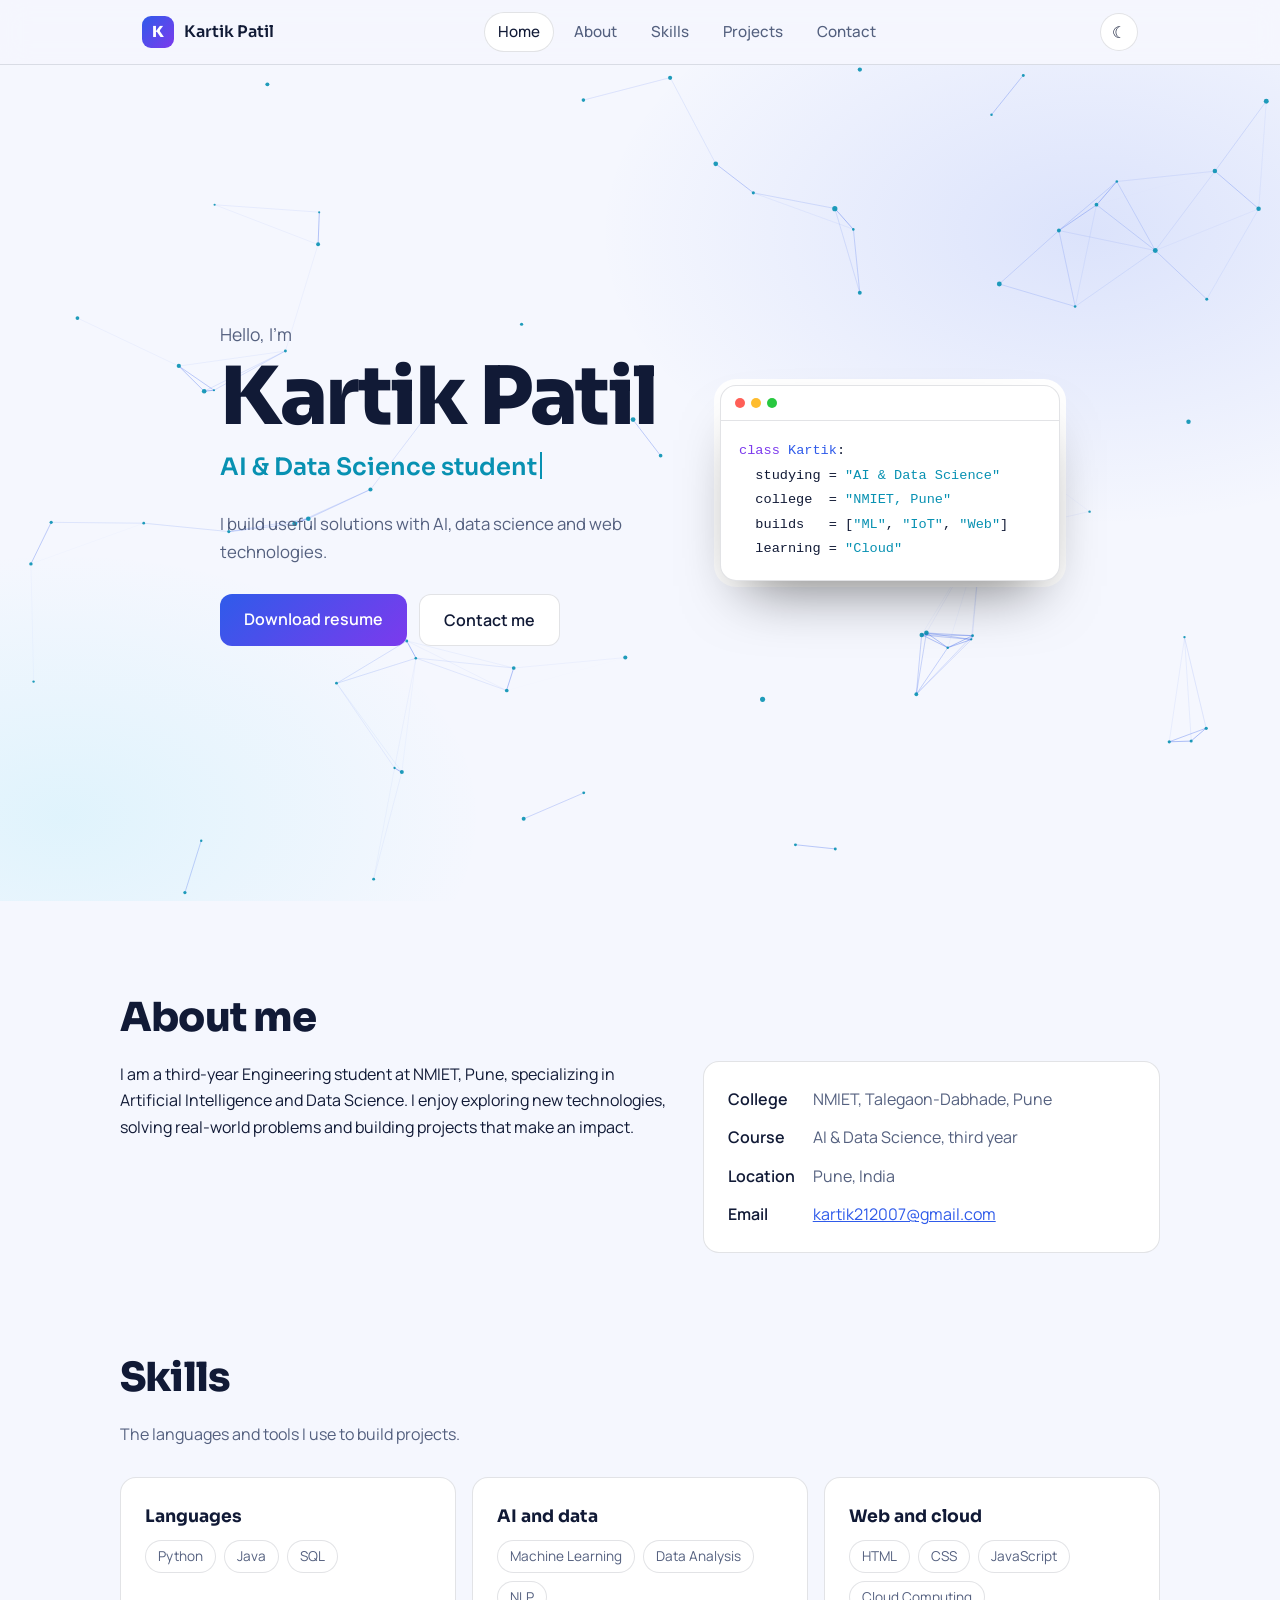
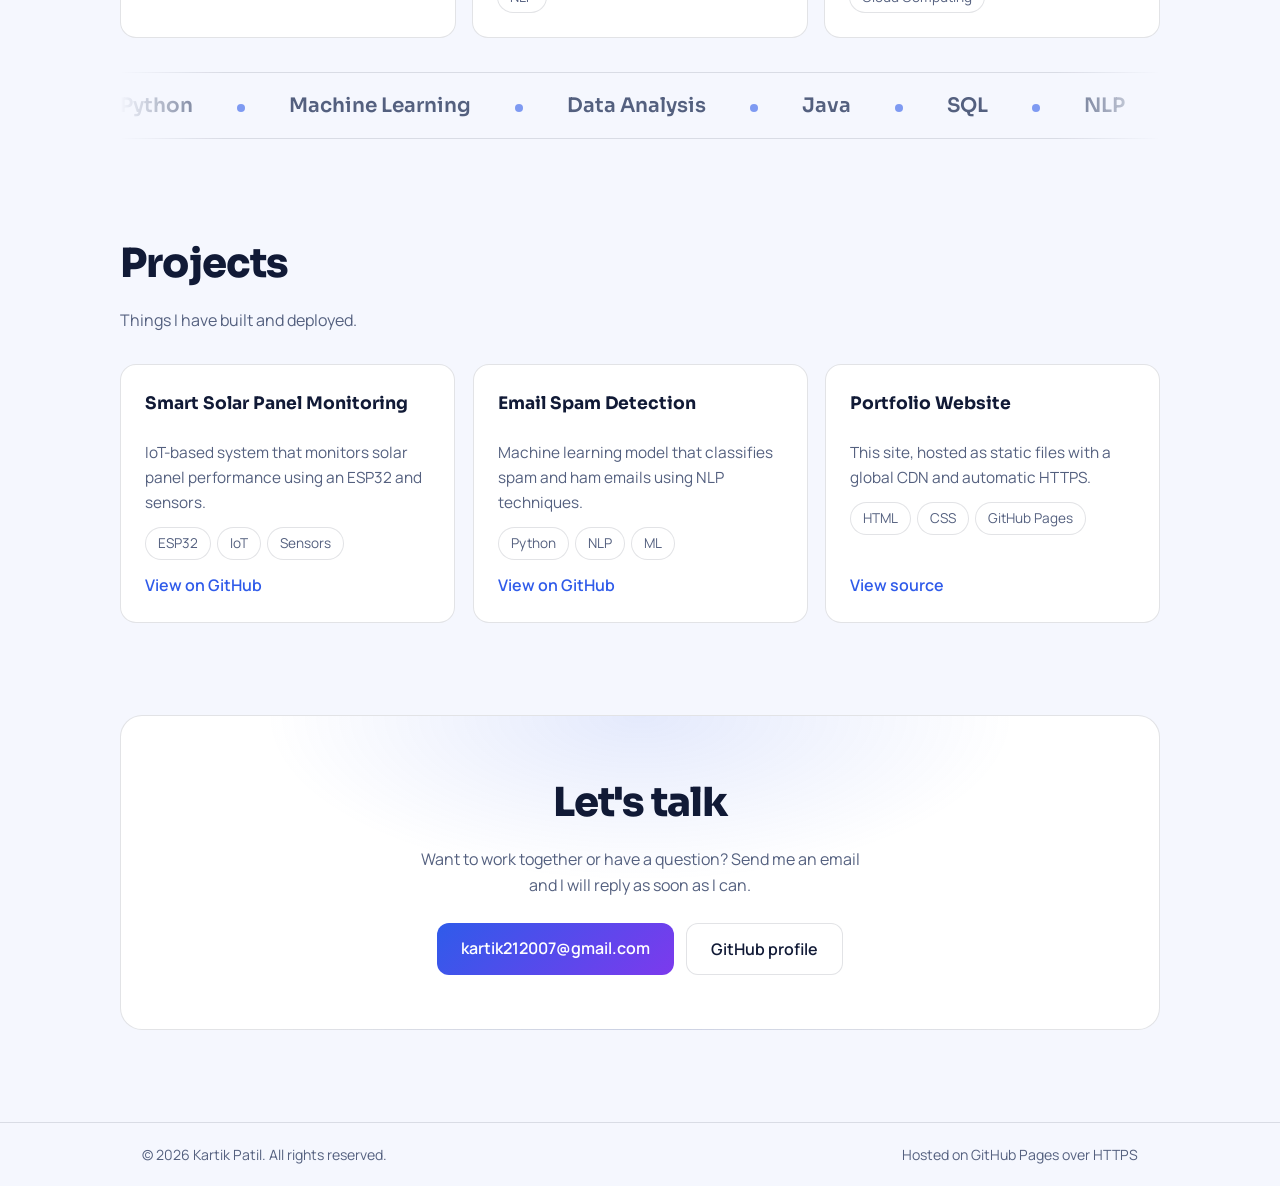
==== index.html @ 41af84a8 "Add portfolio website" ====
<!DOCTYPE html>
<html lang="en">
<head>
<meta charset="UTF-8">
<meta name="viewport" content="width=device-width, initial-scale=1">
<title>Kartik Patil | Portfolio</title>
<meta name="description" content="Portfolio of Kartik Patil, Engineering Student in AI & Data Science.">
<link rel="icon" href="data:image/svg+xml,%3Csvg xmlns='http://www.w3.org/2000/svg' viewBox='0 0 100 100'%3E%3Crect width='100' height='100' rx='22' fill='%234f6bff'/%3E%3Ctext x='50' y='70' font-size='62' text-anchor='middle' fill='white' font-family='Arial' font-weight='700'%3EK%3C/text%3E%3C/svg%3E">
<link rel="preconnect" href="https://fonts.googleapis.com">
<link rel="preconnect" href="https://fonts.gstatic.com" crossorigin>
<link href="https://fonts.googleapis.com/css2?family=Manrope:wght@400;500;600&family=Sora:wght@600;800&display=swap" rel="stylesheet">
<script>
(function(){var t;try{t=localStorage.getItem('theme')}catch(e){}
if(!t)t=matchMedia('(prefers-color-scheme: light)').matches?'light':'dark';
document.documentElement.dataset.theme=t})();
</script>
<style>
:root{
  --bg:#080d1c;--bg2:#0e1630;--text:#e9edfb;--muted:#9ba7c7;--line:rgba(255,255,255,.1);
  --card:rgba(255,255,255,.045);--glow:rgba(91,140,255,.2);
  --a1:#5b8cff;--a2:#22d3ee;--a3:#a78bfa;
  --display:"Sora","Segoe UI",system-ui,sans-serif;--body:"Manrope","Segoe UI",system-ui,sans-serif;
}
[data-theme="light"]{
  --bg:#f5f7fe;--bg2:#ffffff;--text:#111a36;--muted:#54607f;--line:rgba(17,26,54,.12);
  --card:#ffffff;--glow:rgba(47,91,234,.13);
  --a1:#2f5bea;--a2:#0891b2;--a3:#7c3aed;
}
*{box-sizing:border-box}
html{scroll-behavior:smooth;scroll-padding-top:76px}
body{margin:0;font-family:var(--body);background:var(--bg);color:var(--text);line-height:1.65;transition:background .3s,color .3s}
a{color:var(--a1)}
:focus-visible{outline:3px solid var(--a2);outline-offset:3px;border-radius:6px}
.wrap{max-width:1040px;margin:0 auto;padding:0 22px}
.progress{position:fixed;top:0;left:0;right:0;height:3px;z-index:30;background:linear-gradient(90deg,var(--a1),var(--a2),var(--a3));transform:scaleX(0);transform-origin:0 50%}

/* nav */
.nav{position:sticky;top:0;z-index:20;background:color-mix(in srgb,var(--bg) 78%,transparent);backdrop-filter:blur(14px);-webkit-backdrop-filter:blur(14px);border-bottom:1px solid var(--line)}
.nav-in{display:flex;align-items:center;justify-content:space-between;height:64px}
.brand{display:flex;align-items:center;gap:10px;text-decoration:none;color:var(--text);font-family:var(--display);font-weight:600}
.brand i{display:grid;place-items:center;width:32px;height:32px;border-radius:9px;background:linear-gradient(135deg,var(--a1),var(--a3));color:#fff;font-style:normal;font-weight:800;font-size:.95rem}
#menu{display:flex;gap:6px}
#menu a{padding:7px 14px;border-radius:999px;text-decoration:none;color:var(--muted);font-weight:500;font-size:.95rem;transition:color .2s,background .2s}
#menu a:hover{color:var(--text)}
#menu a.on{color:var(--text);background:var(--card);box-shadow:inset 0 0 0 1px var(--line)}
.tools{display:flex;gap:8px}
.tools button{width:38px;height:38px;border-radius:50%;border:1px solid var(--line);background:var(--card);color:var(--text);font-size:1rem;cursor:pointer}
#burger{display:none}

/* hero */
.hero{position:relative;overflow:hidden;min-height:calc(100vh - 64px);display:flex;align-items:center;padding:64px 0;
  background:radial-gradient(700px 420px at 85% 20%,var(--glow),transparent 70%),radial-gradient(600px 380px at 5% 90%,rgba(34,211,238,.1),transparent 70%)}
#net{position:absolute;inset:0;width:100%;height:100%}
.hero-in{position:relative;display:grid;grid-template-columns:1.15fr .85fr;gap:40px;align-items:center}
.hello{margin:0;color:var(--muted);font-size:1.1rem}
h1{margin:6px 0 10px;font-family:var(--display);font-weight:800;font-size:clamp(2.7rem,8vw,5rem);line-height:1.04;letter-spacing:-.03em}
.role{margin:0 0 14px;min-height:2em;font-family:var(--display);font-weight:600;font-size:clamp(1.1rem,2.6vw,1.5rem);color:var(--a2)}
.caret{display:inline-block;width:2px;height:1.1em;margin-left:3px;vertical-align:-.15em;background:var(--a2);animation:blink 1s steps(2) infinite}
.lead{max-width:46ch;color:var(--muted);margin:0 0 28px;font-size:1.05rem}
.btns{display:flex;gap:12px;flex-wrap:wrap}
.btn{display:inline-block;padding:12px 24px;border-radius:12px;border:1px solid var(--line);background:var(--card);color:var(--text);text-decoration:none;font-weight:600;transition:transform .2s,box-shadow .2s}
.btn:hover{transform:translateY(-2px);box-shadow:0 10px 26px -10px var(--a1)}
.btn.primary{border:0;color:#fff;background:linear-gradient(135deg,var(--a1),var(--a3))}

/* floating code card */
.float{justify-self:end;width:100%;max-width:380px;border-radius:16px;background:var(--bg2);border:1px solid var(--line);box-shadow:0 30px 60px -25px rgba(0,0,0,.55),0 0 0 6px var(--card);animation:bob 6s ease-in-out infinite}
.dots{display:flex;gap:6px;padding:12px 14px;border-bottom:1px solid var(--line)}
.dots i{width:10px;height:10px;border-radius:50%;background:#ff5f57}.dots i:nth-child(2){background:#febc2e}.dots i:nth-child(3){background:#28c840}
.float pre{margin:0;padding:18px;font:500 .85rem/1.8 ui-monospace,SFMono-Regular,Consolas,monospace;overflow:hidden;color:var(--text)}
.k{color:var(--a3)}.f{color:var(--a1)}.s{color:var(--a2)}

/* sections */
.block{padding:84px 0 8px}
h2{margin:0 0 10px;font-family:var(--display);font-weight:800;font-size:clamp(1.8rem,4vw,2.5rem);letter-spacing:-.02em}
.sub{margin:0 0 30px;color:var(--muted);max-width:56ch}
.two{display:grid;grid-template-columns:1.2fr 1fr;gap:34px;align-items:start}
.two p{margin:0;max-width:62ch}
.card{position:relative;background:var(--card);border:1px solid var(--line);border-radius:16px;padding:24px;overflow:hidden;transition:transform .2s ease,border-color .2s}
.card::before{content:"";position:absolute;inset:0;opacity:0;transition:opacity .25s;background:radial-gradient(320px circle at var(--mx,50%) var(--my,0%),var(--glow),transparent 70%);pointer-events:none}
.card:hover{border-color:var(--a1)}.card:hover::before{opacity:1}
.card>*{position:relative}
.facts{display:grid;grid-template-columns:auto 1fr;gap:12px 18px;margin:0}
.facts dt{font-weight:600}.facts dd{margin:0;color:var(--muted)}
.cols{display:grid;grid-template-columns:repeat(auto-fit,minmax(240px,1fr));gap:16px}
.card h3{margin:0 0 10px;font-family:var(--display);font-size:1.08rem}
.chips{list-style:none;margin:0;padding:0;display:flex;flex-wrap:wrap;gap:8px}
.chips li,.tags span{padding:4px 12px;border-radius:999px;border:1px solid var(--line);background:var(--bg2);font-size:.85rem;color:var(--muted)}
.marq{margin-top:34px;overflow:hidden;border-block:1px solid var(--line);padding:16px 0;-webkit-mask-image:linear-gradient(90deg,transparent,#000 10%,#000 90%,transparent);mask-image:linear-gradient(90deg,transparent,#000 10%,#000 90%,transparent)}
.track{display:flex;width:max-content;animation:slide 32s linear infinite}
.track span{padding-right:44px;font-family:var(--display);font-weight:600;font-size:1.25rem;color:var(--muted);white-space:nowrap}
.track span::after{content:"";display:inline-block;width:8px;height:8px;margin-left:44px;border-radius:50%;background:var(--a1);opacity:.6}
.grid{display:grid;grid-template-columns:repeat(auto-fit,minmax(280px,1fr));gap:18px}
.proj{display:flex;flex-direction:column;gap:12px;will-change:transform}
.proj p{margin:0;color:var(--muted);font-size:.96rem}
.tags{display:flex;flex-wrap:wrap;gap:6px}
.proj>a{margin-top:auto;font-weight:600;text-decoration:none}
.proj>a:hover{text-decoration:underline}
.cta{text-align:center;padding:54px 22px;border-radius:22px;border:1px solid var(--line);background:radial-gradient(500px 220px at 50% 0%,var(--glow),transparent 75%),var(--card)}
.cta p{margin:0 auto 24px;max-width:46ch;color:var(--muted)}
.cta .btns{justify-content:center}
footer{margin-top:84px;border-top:1px solid var(--line);color:var(--muted);font-size:.88rem}
.foot{display:flex;justify-content:space-between;flex-wrap:wrap;gap:8px;padding-top:20px;padding-bottom:20px}

/* motion */
.js .rv{opacity:0;transform:translateY(22px);transition:opacity .7s ease,transform .7s ease}
.js .rv.in{opacity:1;transform:none}
@keyframes blink{50%{opacity:0}}
@keyframes bob{0%,100%{transform:translateY(0) rotate(-1deg)}50%{transform:translateY(-14px) rotate(1deg)}}
@keyframes slide{to{transform:translateX(-50%)}}

@media (max-width:820px){
  .hero-in,.two{grid-template-columns:1fr}
  .float{justify-self:start}
  #burger{display:block}
  #menu{display:none;position:absolute;top:64px;left:0;right:0;flex-direction:column;padding:12px 22px 18px;background:var(--bg2);border-bottom:1px solid var(--line)}
  .open #menu{display:flex}
}
@media (prefers-reduced-motion:reduce){
  html{scroll-behavior:auto}
  *{animation:none!important;transition:none!important}
  .js .rv{opacity:1;transform:none}
  .track{flex-wrap:wrap;width:auto}
}
</style>
</head>
<body>
<div class="progress" id="bar"></div>

<header class="nav" id="nav">
  <div class="wrap nav-in">
    <a class="brand" href="#home"><i>K</i>Kartik Patil</a>
    <nav id="menu" aria-label="Main">
      <a href="#home">Home</a><a href="#about">About</a><a href="#skills">Skills</a><a href="#projects">Projects</a><a href="#contact">Contact</a>
    </nav>
    <div class="tools">
      <button id="theme" type="button" aria-label="Switch theme"></button>
      <button id="burger" type="button" aria-label="Open menu" aria-expanded="false">&#9776;</button>
    </div>
  </div>
</header>

<main>
  <section id="home" class="hero">
    <canvas id="net" aria-hidden="true"></canvas>
    <div class="wrap hero-in">
      <div>
        <p class="hello">Hello, I'm</p>
        <h1>Kartik Patil</h1>
        <p class="role"><span id="type"></span><i class="caret"></i></p>
        <p class="lead">I build useful solutions with AI, data science and web technologies.</p>
        <div class="btns">
          <a class="btn primary" href="resume.pdf" download>Download resume</a>
          <a class="btn" href="#contact">Contact me</a>
        </div>
      </div>
      <div class="float" aria-hidden="true">
        <div class="dots"><i></i><i></i><i></i></div>
<pre><span class="k">class</span> <span class="f">Kartik</span>:
  studying = <span class="s">"AI &amp; Data Science"</span>
  college  = <span class="s">"NMIET, Pune"</span>
  builds   = [<span class="s">"ML"</span>, <span class="s">"IoT"</span>, <span class="s">"Web"</span>]
  learning = <span class="s">"Cloud"</span></pre>
      </div>
    </div>
  </section>

  <section id="about" class="wrap block">
    <h2 class="rv">About me</h2>
    <div class="two rv">
      <p>I am a third-year Engineering student at NMIET, Pune, specializing in Artificial Intelligence and Data Science. I enjoy exploring new technologies, solving real-world problems and building projects that make an impact.</p>
      <div class="card">
        <dl class="facts">
          <dt>College</dt><dd>NMIET, Talegaon-Dabhade, Pune</dd>
          <dt>Course</dt><dd>AI &amp; Data Science, third year</dd>
          <dt>Location</dt><dd>Pune, India</dd>
          <dt>Email</dt><dd><a href="mailto:kartik212007@gmail.com">kartik212007@gmail.com</a></dd>
        </dl>
      </div>
    </div>
  </section>

  <section id="skills" class="wrap block">
    <h2 class="rv">Skills</h2>
    <p class="sub rv">The languages and tools I use to build projects.</p>
    <div class="cols rv">
      <div class="card"><h3>Languages</h3><ul class="chips"><li>Python</li><li>Java</li><li>SQL</li></ul></div>
      <div class="card"><h3>AI and data</h3><ul class="chips"><li>Machine Learning</li><li>Data Analysis</li><li>NLP</li></ul></div>
      <div class="card"><h3>Web and cloud</h3><ul class="chips"><li>HTML</li><li>CSS</li><li>JavaScript</li><li>Cloud Computing</li></ul></div>
    </div>
    <div class="marq" aria-hidden="true">
      <div class="track"><span>Python</span><span>Machine Learning</span><span>Data Analysis</span><span>Java</span><span>SQL</span><span>NLP</span><span>IoT</span><span>HTML &amp; CSS</span><span>Cloud Computing</span></div>
    </div>
  </section>

  <section id="projects" class="wrap block">
    <h2 class="rv">Projects</h2>
    <p class="sub rv">Things I have built and deployed.</p>
    <div class="grid rv">
      <article class="card proj tilt">
        <h3>Smart Solar Panel Monitoring</h3>
        <p>IoT-based system that monitors solar panel performance using an ESP32 and sensors.</p>
        <div class="tags"><span>ESP32</span><span>IoT</span><span>Sensors</span></div>
        <a href="https://github.com/KartikPatil4672">View on GitHub</a>
      </article>
      <article class="card proj tilt">
        <h3>Email Spam Detection</h3>
        <p>Machine learning model that classifies spam and ham emails using NLP techniques.</p>
        <div class="tags"><span>Python</span><span>NLP</span><span>ML</span></div>
        <a href="https://github.com/KartikPatil4672">View on GitHub</a>
      </article>
      <article class="card proj tilt">
        <h3>Portfolio Website</h3>
        <p>This site, hosted as static files with a global CDN and automatic HTTPS.</p>
        <div class="tags"><span>HTML</span><span>CSS</span><span>GitHub Pages</span></div>
        <a href="https://github.com/KartikPatil4672/KartikPatil4672.github.io">View source</a>
      </article>
    </div>
  </section>

  <section id="contact" class="wrap block">
    <div class="cta rv">
      <h2>Let's talk</h2>
      <p>Want to work together or have a question? Send me an email and I will reply as soon as I can.</p>
      <div class="btns">
        <a class="btn primary" href="mailto:kartik212007@gmail.com">kartik212007@gmail.com</a>
        <a class="btn" href="https://github.com/KartikPatil4672">GitHub profile</a>
      </div>
    </div>
  </section>
</main>

<footer>
  <div class="wrap foot">
    <span>&copy; 2026 Kartik Patil. All rights reserved.</span>
    <span>Hosted on GitHub Pages over HTTPS</span>
  </div>
</footer>

<script>
(function(){
var $=function(s){return document.querySelector(s)},$$=function(s){return Array.prototype.slice.call(document.querySelectorAll(s))};
var root=document.documentElement;root.classList.add('js');
var rm=matchMedia('(prefers-reduced-motion: reduce)').matches;
var c1,c2;
function colors(){var s=getComputedStyle(root);c1=s.getPropertyValue('--a1').trim();c2=s.getPropertyValue('--a2').trim()}

/* theme */
var tb=$('#theme');
function setTheme(t){root.dataset.theme=t;tb.textContent=t==='dark'?'\u2600':'\u263E';tb.setAttribute('aria-label','Switch to '+(t==='dark'?'light':'dark')+' theme');colors()}
tb.onclick=function(){var t=root.dataset.theme==='dark'?'light':'dark';setTheme(t);try{localStorage.setItem('theme',t)}catch(e){}};
setTheme(root.dataset.theme||'dark');

/* mobile menu */
var nav=$('#nav'),bg=$('#burger');
bg.onclick=function(){bg.setAttribute('aria-expanded',nav.classList.toggle('open'))};
$$('#menu a').forEach(function(a){a.onclick=function(){nav.classList.remove('open');bg.setAttribute('aria-expanded','false')}});

/* scroll progress + active link */
var bar=$('#bar');
addEventListener('scroll',function(){var h=root.scrollHeight-innerHeight;bar.style.transform='scaleX('+(h>0?scrollY/h:0)+')'},{passive:true});
var links=$$('#menu a');
var spy=new IntersectionObserver(function(es){es.forEach(function(e){if(e.isIntersecting)links.forEach(function(a){a.classList.toggle('on',a.getAttribute('href')==='#'+e.target.id)})})},{rootMargin:'-40% 0px -55% 0px'});
$$('main section[id]').forEach(function(s){spy.observe(s)});

/* reveal */
var rv=new IntersectionObserver(function(es){es.forEach(function(e){if(e.isIntersecting){e.target.classList.add('in');rv.unobserve(e.target)}})},{threshold:.12});
$$('.rv').forEach(function(el){rv.observe(el)});

/* typing */
var roles=['AI & Data Science student','Machine learning enthusiast','IoT and web builder'],t=$('#type'),ri=0,cj=0,del=false;
function tick(){var s=roles[ri],d=del?35:70;cj+=del?-1:1;t.textContent=s.slice(0,cj);
 if(!del&&cj===s.length){del=true;d=1500}else if(del&&cj===0){del=false;ri=(ri+1)%roles.length;d=350}
 setTimeout(tick,d)}
if(rm)t.textContent=roles[0];else tick();

/* card tilt and glow */
if(!rm)$$('.tilt').forEach(function(c){
 c.addEventListener('mousemove',function(e){var r=c.getBoundingClientRect(),px=(e.clientX-r.left)/r.width,py=(e.clientY-r.top)/r.height;
  c.style.setProperty('--mx',px*100+'%');c.style.setProperty('--my',py*100+'%');
  c.style.transform='perspective(800px) rotateX('+((.5-py)*7)+'deg) rotateY('+((px-.5)*7)+'deg) translateY(-4px)'});
 c.addEventListener('mouseleave',function(){c.style.transform=''})});

/* skills marquee */
var tr=$('.track');if(tr&&!rm)tr.innerHTML+=tr.innerHTML;

/* hero network animation */
var cv=$('#net'),x=cv.getContext('2d'),hero=$('#home'),W,H,pts=[],m={x:-999,y:-999},run=true;
function size(){var r=hero.getBoundingClientRect(),d=window.devicePixelRatio||1;W=r.width;H=r.height;cv.width=W*d;cv.height=H*d;x.setTransform(d,0,0,d,0,0);
 var n=Math.min(85,Math.floor(W*H/14000));pts=[];
 for(var i=0;i<n;i++)pts.push({x:Math.random()*W,y:Math.random()*H,vx:(Math.random()-.5)*.45,vy:(Math.random()-.5)*.45,r:Math.random()*1.6+1})}
function draw(move){x.clearRect(0,0,W,H);
 for(var i=0;i<pts.length;i++){var p=pts[i];
  if(move){p.x+=p.vx;p.y+=p.vy;if(p.x<0||p.x>W)p.vx*=-1;if(p.y<0||p.y>H)p.vy*=-1}
  for(var j=i+1;j<pts.length;j++){var q=pts[j],dx=p.x-q.x,dy=p.y-q.y,d=Math.sqrt(dx*dx+dy*dy);
   if(d<125){x.globalAlpha=(1-d/125)*.45;x.strokeStyle=c1;x.lineWidth=1;x.beginPath();x.moveTo(p.x,p.y);x.lineTo(q.x,q.y);x.stroke()}}
  var mx=p.x-m.x,my=p.y-m.y,md=Math.sqrt(mx*mx+my*my);
  if(md<150){x.globalAlpha=(1-md/150)*.8;x.strokeStyle=c2;x.beginPath();x.moveTo(p.x,p.y);x.lineTo(m.x,m.y);x.stroke()}
  x.globalAlpha=.9;x.fillStyle=c2;x.beginPath();x.arc(p.x,p.y,p.r,0,6.283);x.fill()}
 x.globalAlpha=1}
function loop(){if(run)draw(true);requestAnimationFrame(loop)}
size();addEventListener('resize',function(){size();if(rm)draw(false)});
hero.addEventListener('mousemove',function(e){var r=hero.getBoundingClientRect();m.x=e.clientX-r.left;m.y=e.clientY-r.top});
hero.addEventListener('mouseleave',function(){m.x=m.y=-999});
new IntersectionObserver(function(es){run=es[0].isIntersecting}).observe(hero);
if(rm)draw(false);else loop();
})();
</script>
</body>
</html>
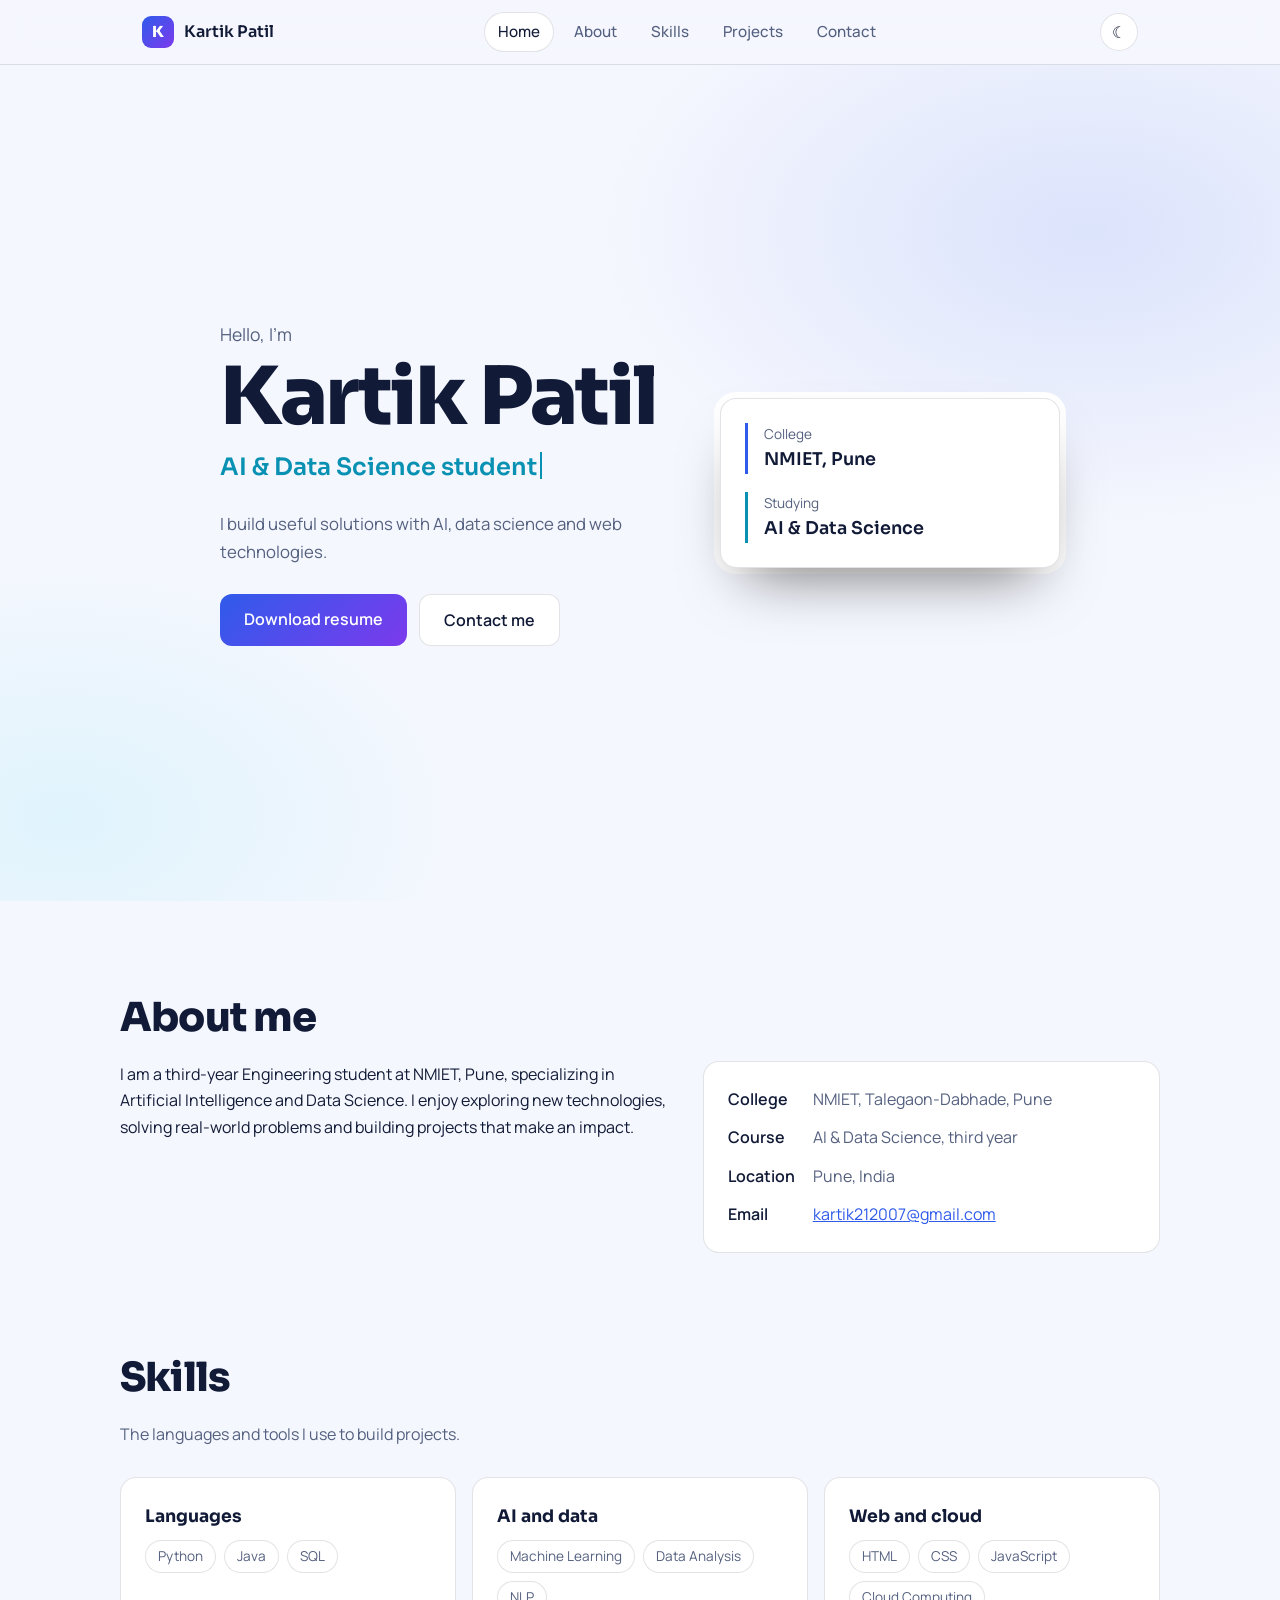
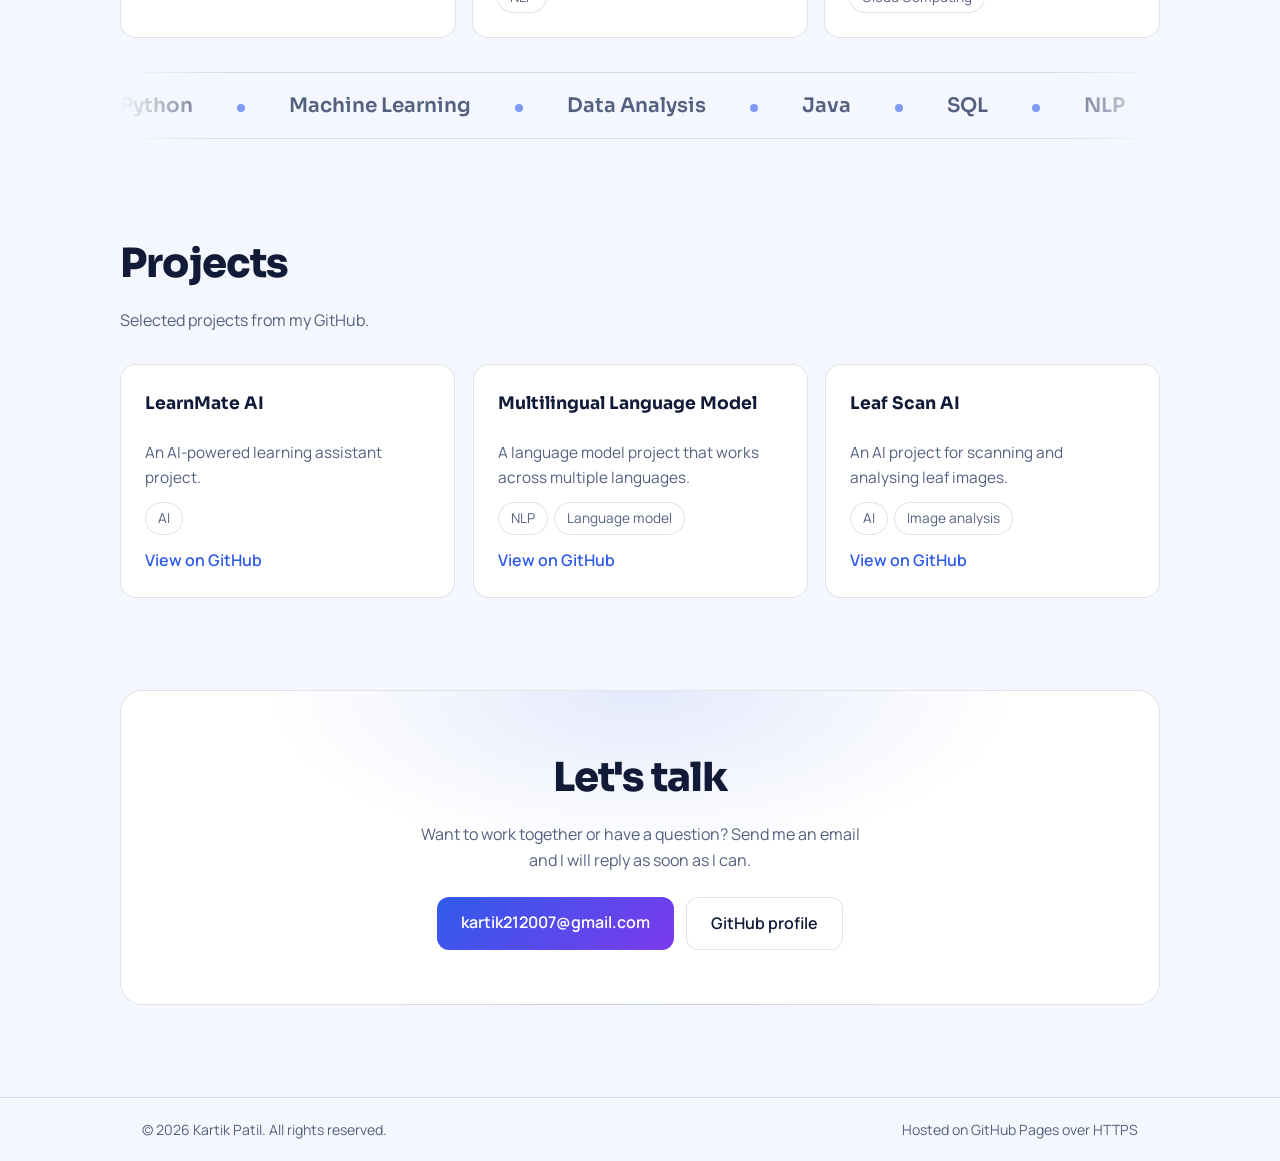
==== commit cdd20b4f: "Add real projects and simplify hero card" ====
--- a/index.html
+++ b/index.html
@@ -64,10 +64,12 @@
 
 /* floating code card */
 .float{justify-self:end;width:100%;max-width:380px;border-radius:16px;background:var(--bg2);border:1px solid var(--line);box-shadow:0 30px 60px -25px rgba(0,0,0,.55),0 0 0 6px var(--card);animation:bob 6s ease-in-out infinite}
-.dots{display:flex;gap:6px;padding:12px 14px;border-bottom:1px solid var(--line)}
-.dots i{width:10px;height:10px;border-radius:50%;background:#ff5f57}.dots i:nth-child(2){background:#febc2e}.dots i:nth-child(3){background:#28c840}
-.float pre{margin:0;padding:18px;font:500 .85rem/1.8 ui-monospace,SFMono-Regular,Consolas,monospace;overflow:hidden;color:var(--text)}
-.k{color:var(--a3)}.f{color:var(--a1)}.s{color:var(--a2)}
+.float{padding:24px}
+.info{margin:0;display:grid;gap:18px}
+.info div{padding-left:16px;border-left:3px solid var(--a1)}
+.info div:nth-child(2){border-color:var(--a2)}.info div:nth-child(3){border-color:var(--a3)}
+.info dt{font-size:.85rem;color:var(--muted)}
+.info dd{margin:0;font-family:var(--display);font-weight:600;font-size:1.1rem}
 
 /* sections */
 .block{padding:84px 0 8px}
@@ -153,13 +155,11 @@
           <a class="btn" href="#contact">Contact me</a>
         </div>
       </div>
-      <div class="float" aria-hidden="true">
-        <div class="dots"><i></i><i></i><i></i></div>
-<pre><span class="k">class</span> <span class="f">Kartik</span>:
-  studying = <span class="s">"AI &amp; Data Science"</span>
-  college  = <span class="s">"NMIET, Pune"</span>
-  builds   = [<span class="s">"ML"</span>, <span class="s">"IoT"</span>, <span class="s">"Web"</span>]
-  learning = <span class="s">"Cloud"</span></pre>
+      <div class="float">
+        <dl class="info">
+          <div><dt>College</dt><dd>NMIET, Pune</dd></div>
+          <div><dt>Studying</dt><dd>AI &amp; Data Science</dd></div>
+        </dl>
       </div>
     </div>
   </section>
@@ -194,25 +194,25 @@
 
   <section id="projects" class="wrap block">
     <h2 class="rv">Projects</h2>
-    <p class="sub rv">Things I have built and deployed.</p>
+    <p class="sub rv">Selected projects from my GitHub.</p>
     <div class="grid rv">
       <article class="card proj tilt">
-        <h3>Smart Solar Panel Monitoring</h3>
-        <p>IoT-based system that monitors solar panel performance using an ESP32 and sensors.</p>
-        <div class="tags"><span>ESP32</span><span>IoT</span><span>Sensors</span></div>
-        <a href="https://github.com/KartikPatil4672">View on GitHub</a>
+        <h3>LearnMate AI</h3>
+        <p>An AI-powered learning assistant project.</p>
+        <div class="tags"><span>AI</span></div>
+        <a href="https://github.com/KartikPatil4672/LearnMate-AI">View on GitHub</a>
       </article>
       <article class="card proj tilt">
-        <h3>Email Spam Detection</h3>
-        <p>Machine learning model that classifies spam and ham emails using NLP techniques.</p>
-        <div class="tags"><span>Python</span><span>NLP</span><span>ML</span></div>
-        <a href="https://github.com/KartikPatil4672">View on GitHub</a>
+        <h3>Multilingual Language Model</h3>
+        <p>A language model project that works across multiple languages.</p>
+        <div class="tags"><span>NLP</span><span>Language model</span></div>
+        <a href="https://github.com/KartikPatil4672/Multilingual_Language_Model">View on GitHub</a>
       </article>
       <article class="card proj tilt">
-        <h3>Portfolio Website</h3>
-        <p>This site, hosted as static files with a global CDN and automatic HTTPS.</p>
-        <div class="tags"><span>HTML</span><span>CSS</span><span>GitHub Pages</span></div>
-        <a href="https://github.com/KartikPatil4672/KartikPatil4672.github.io">View source</a>
+        <h3>Leaf Scan AI</h3>
+        <p>An AI project for scanning and analysing leaf images.</p>
+        <div class="tags"><span>AI</span><span>Image analysis</span></div>
+        <a href="https://github.com/KartikPatil4672/Leaf_Scan_AI">View on GitHub</a>
       </article>
     </div>
   </section>
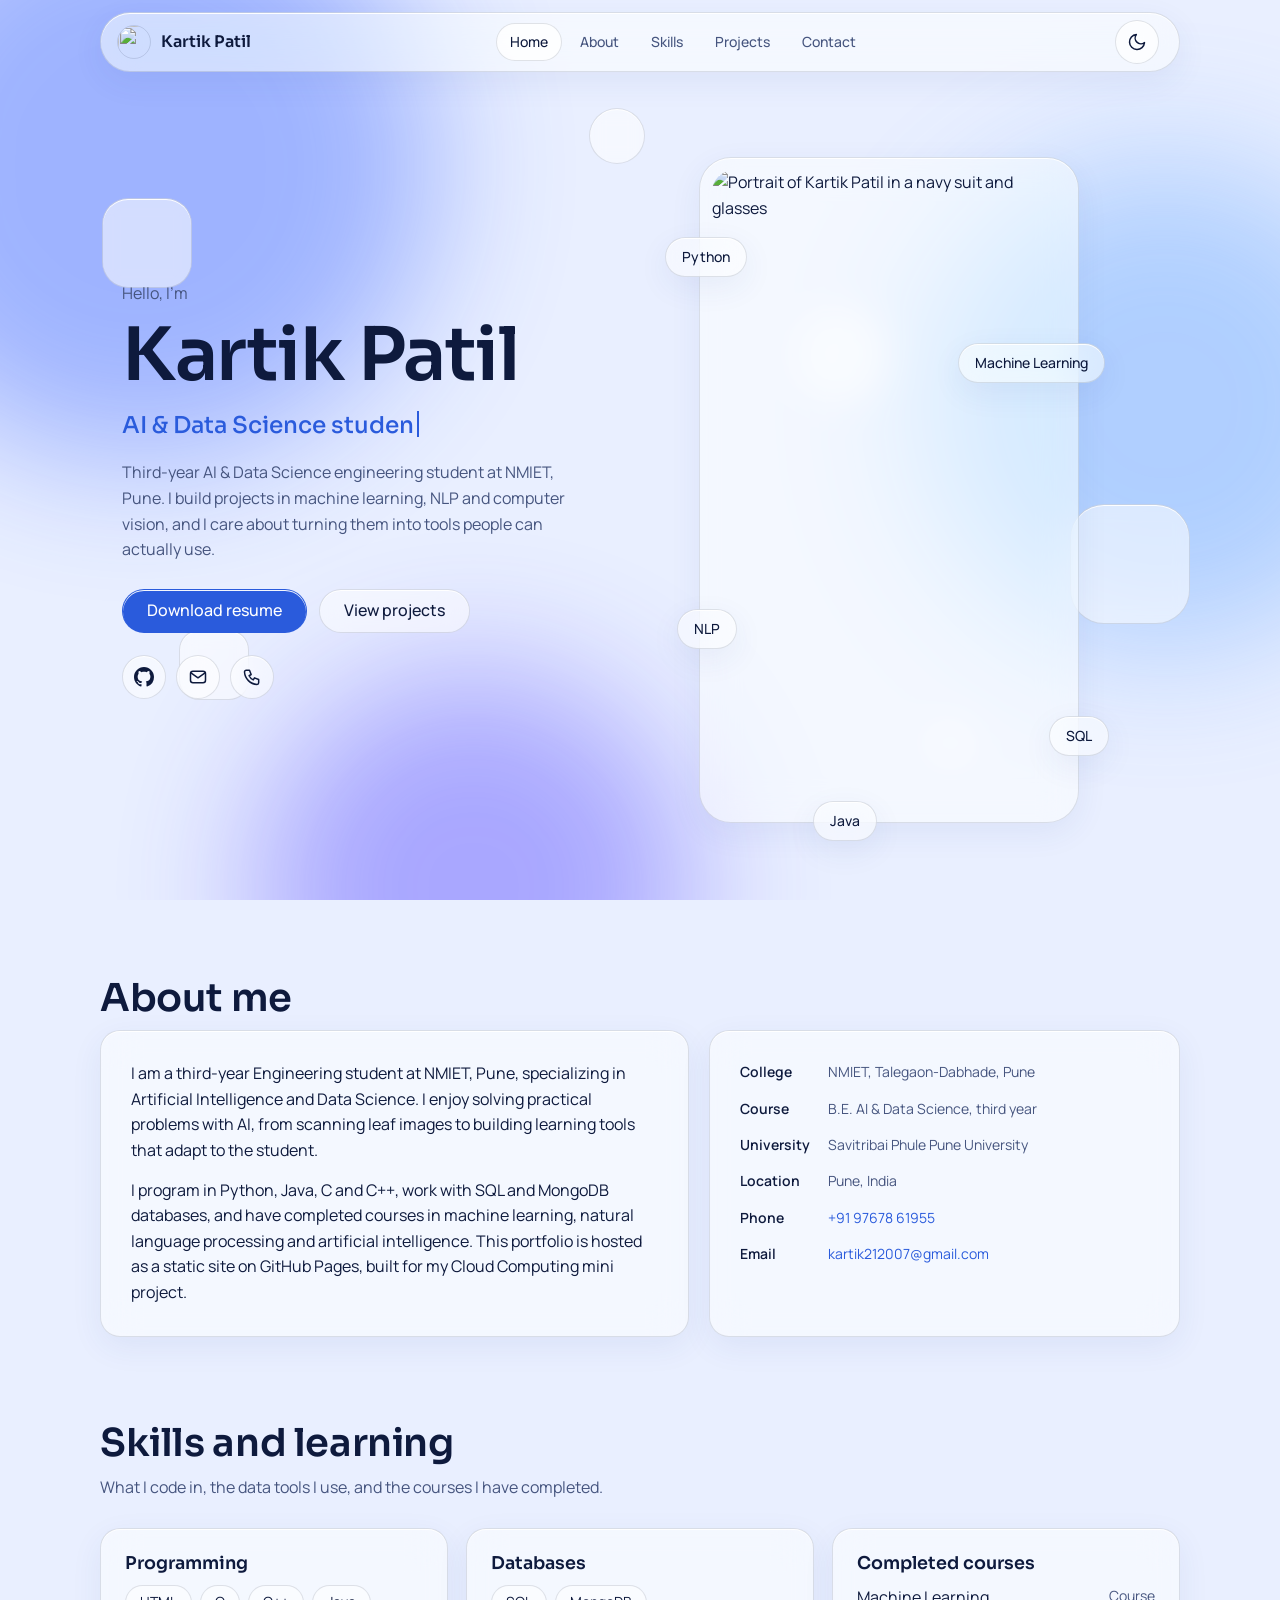
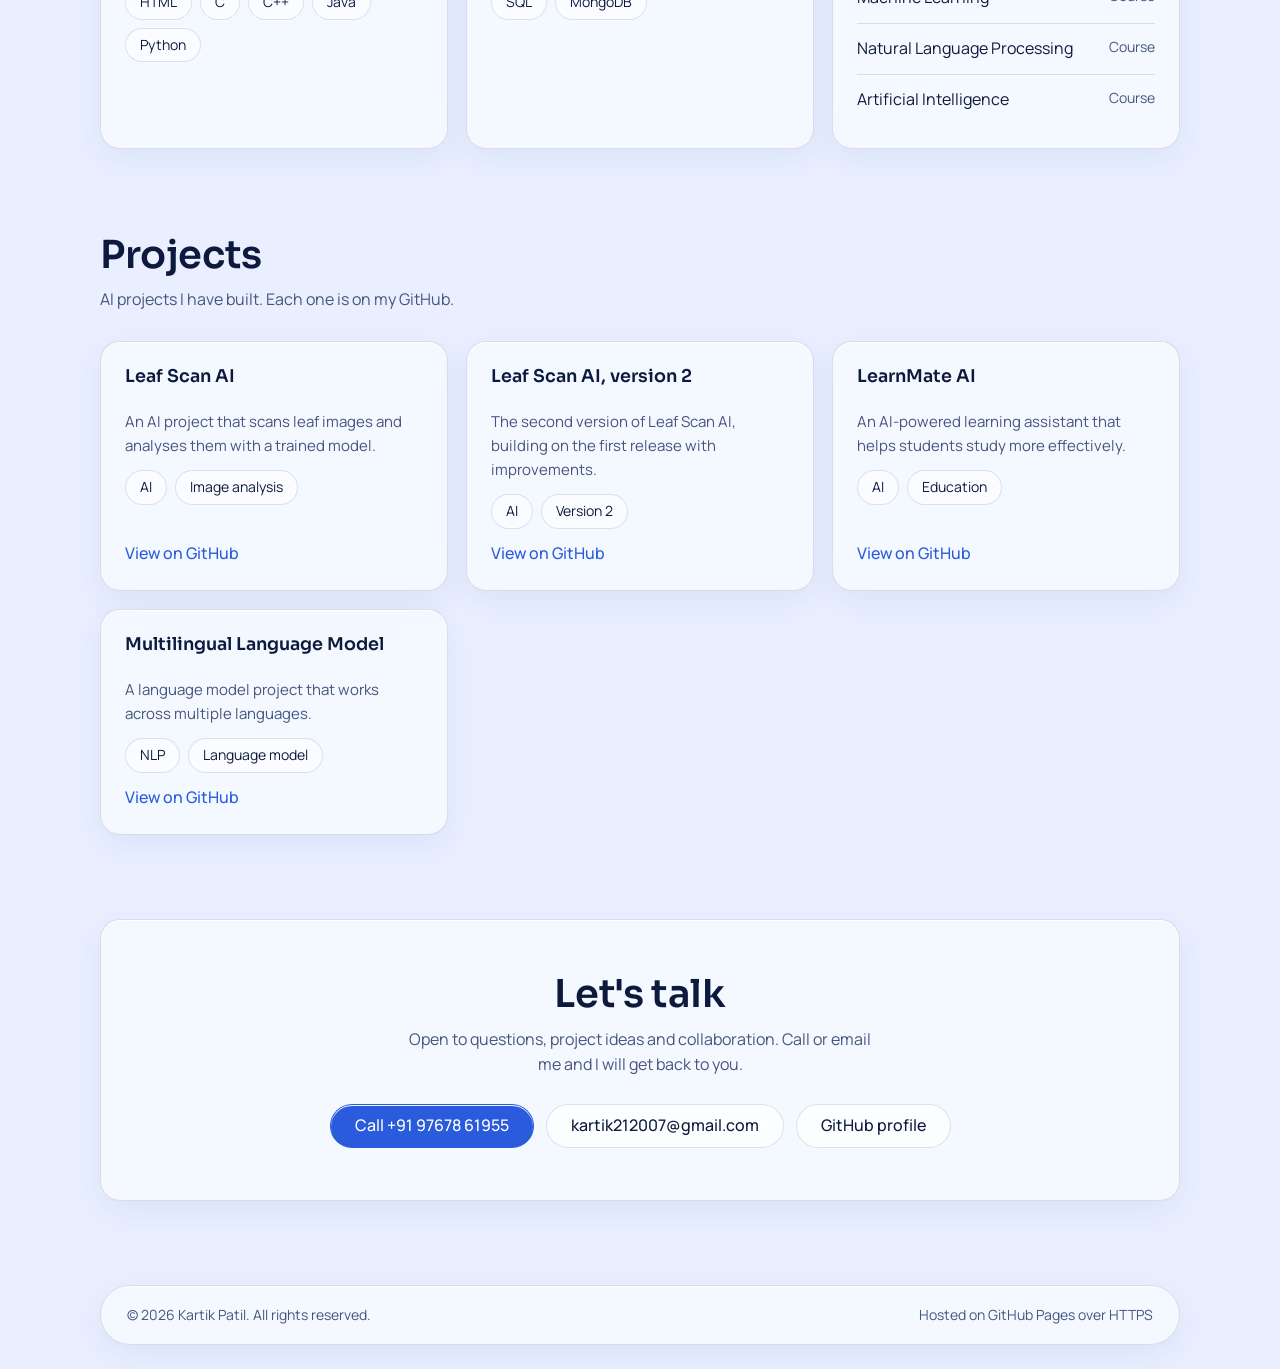
==== commit 673173ad: "Add files via upload" ====
--- a/index.html
+++ b/index.html
@@ -3,12 +3,12 @@
 <head>
 <meta charset="UTF-8">
 <meta name="viewport" content="width=device-width, initial-scale=1">
-<title>Kartik Patil | Portfolio</title>
-<meta name="description" content="Portfolio of Kartik Patil, Engineering Student in AI & Data Science.">
-<link rel="icon" href="data:image/svg+xml,%3Csvg xmlns='http://www.w3.org/2000/svg' viewBox='0 0 100 100'%3E%3Crect width='100' height='100' rx='22' fill='%234f6bff'/%3E%3Ctext x='50' y='70' font-size='62' text-anchor='middle' fill='white' font-family='Arial' font-weight='700'%3EK%3C/text%3E%3C/svg%3E">
+<title>Kartik Patil | AI &amp; Data Science Portfolio</title>
+<meta name="description" content="Kartik Patil, third-year AI & Data Science engineering student at NMIET, Pune. Projects in machine learning, NLP and AI.">
+<link rel="icon" href="images/profile.jpg">
 <link rel="preconnect" href="https://fonts.googleapis.com">
 <link rel="preconnect" href="https://fonts.gstatic.com" crossorigin>
-<link href="https://fonts.googleapis.com/css2?family=Manrope:wght@400;500;600&family=Sora:wght@600;800&display=swap" rel="stylesheet">
+<link href="https://fonts.googleapis.com/css2?family=Manrope:wght@400;500;600&family=Sora:wght@500;600&display=swap" rel="stylesheet">
 <script>
 (function(){var t;try{t=localStorage.getItem('theme')}catch(e){}
 if(!t)t=matchMedia('(prefers-color-scheme: light)').matches?'light':'dark';
@@ -16,150 +16,197 @@
 </script>
 <style>
 :root{
-  --bg:#080d1c;--bg2:#0e1630;--text:#e9edfb;--muted:#9ba7c7;--line:rgba(255,255,255,.1);
-  --card:rgba(255,255,255,.045);--glow:rgba(91,140,255,.2);
-  --a1:#5b8cff;--a2:#22d3ee;--a3:#a78bfa;
+  --bg:#060c20;--text:#eaf0ff;--muted:#a9b6da;
+  --glass:rgba(255,255,255,.07);--glass2:rgba(255,255,255,.11);--gline:rgba(255,255,255,.15);--hl:rgba(255,255,255,.12);
+  --shadow:0 12px 40px rgba(0,0,0,.32);
+  --accent:#6ea2ff;--ink:#06122e;--orb:.55;
+  --m150:150ms;--m200:200ms;--m300:300ms;--out:cubic-bezier(.16,1,.3,1);--in:cubic-bezier(.7,0,.84,0);
   --display:"Sora","Segoe UI",system-ui,sans-serif;--body:"Manrope","Segoe UI",system-ui,sans-serif;
 }
 [data-theme="light"]{
-  --bg:#f5f7fe;--bg2:#ffffff;--text:#111a36;--muted:#54607f;--line:rgba(17,26,54,.12);
-  --card:#ffffff;--glow:rgba(47,91,234,.13);
-  --a1:#2f5bea;--a2:#0891b2;--a3:#7c3aed;
+  --bg:#e9efff;--text:#0e1a3d;--muted:#46557f;
+  --glass:rgba(255,255,255,.55);--glass2:rgba(255,255,255,.8);--gline:rgba(14,26,61,.12);--hl:rgba(255,255,255,.95);
+  --shadow:0 10px 32px rgba(40,70,160,.07);
+  --accent:#2a5bdc;--ink:#ffffff;--orb:.4;
 }
 *{box-sizing:border-box}
-html{scroll-behavior:smooth;scroll-padding-top:76px}
-body{margin:0;font-family:var(--body);background:var(--bg);color:var(--text);line-height:1.65;transition:background .3s,color .3s}
-a{color:var(--a1)}
-:focus-visible{outline:3px solid var(--a2);outline-offset:3px;border-radius:6px}
-.wrap{max-width:1040px;margin:0 auto;padding:0 22px}
-.progress{position:fixed;top:0;left:0;right:0;height:3px;z-index:30;background:linear-gradient(90deg,var(--a1),var(--a2),var(--a3));transform:scaleX(0);transform-origin:0 50%}
+html{scroll-behavior:smooth;scroll-padding-top:84px}
+body{margin:0;font-family:var(--body);font-size:1rem;font-weight:400;line-height:1.6;background:var(--bg);color:var(--text);overflow-x:hidden}
+a{color:var(--accent)}
+:focus-visible{outline:3px solid var(--accent);outline-offset:3px;border-radius:10px}
+.wrap{max-width:1080px;margin:0 auto;padding:0 22px}
+h1,h2,h3{font-family:var(--display);font-weight:600;line-height:1.15;margin:0}
+.glass{background:var(--glass);border:1px solid var(--gline);border-radius:20px;backdrop-filter:blur(18px) saturate(150%);-webkit-backdrop-filter:blur(18px) saturate(150%);box-shadow:inset 0 1px 0 var(--hl),var(--shadow)}
+
+/* living background */
+.scene{position:fixed;inset:0;z-index:-1;overflow:hidden;pointer-events:none}
+.orb{position:absolute;border-radius:50%;filter:blur(70px);opacity:var(--orb);will-change:transform}
+.o1{width:46vmax;height:46vmax;left:-12vmax;top:-10vmax;background:#2f5bff;animation:d1 28s ease-in-out infinite}
+.o2{width:38vmax;height:38vmax;right:-10vmax;top:18vh;background:#5aa0ff;animation:d2 34s ease-in-out infinite}
+.o3{width:34vmax;height:34vmax;left:20vw;bottom:-16vmax;background:#4a3cff;animation:d3 30s ease-in-out infinite}
+.shard{position:absolute;border:1px solid var(--gline);background:var(--glass);backdrop-filter:blur(8px);-webkit-backdrop-filter:blur(8px);box-shadow:inset 0 1px 0 var(--hl);will-change:transform;animation:fl var(--t,24s) ease-in-out infinite;animation-delay:var(--d,0s)}
+.s1{width:90px;height:90px;border-radius:26px;left:8%;top:22%;--t:22s}
+.s2{width:56px;height:56px;border-radius:50%;left:46%;top:12%;--t:26s;--d:-6s}
+.s3{width:120px;height:120px;border-radius:34px;right:7%;top:56%;--t:30s;--d:-10s}
+.s4{width:70px;height:70px;border-radius:20px;left:14%;top:70%;--t:25s;--d:-3s}
+.s5{width:44px;height:44px;border-radius:50%;right:24%;top:80%;--t:21s;--d:-8s}
+.s6{width:100px;height:100px;border-radius:50%;left:62%;top:34%;--t:32s;--d:-14s}
+@keyframes d1{50%{transform:translate3d(9vw,8vh,0) scale(1.1)}}
+@keyframes d2{50%{transform:translate3d(-10vw,-6vh,0) scale(1.12)}}
+@keyframes d3{50%{transform:translate3d(8vw,-9vh,0) scale(1.08)}}
+@keyframes fl{0%,100%{transform:translate3d(0,0,0) rotate(0)}50%{transform:translate3d(18px,-34px,0) rotate(24deg)}}
+
+.progress{position:fixed;top:0;left:0;right:0;height:3px;z-index:40;background:var(--accent);transform:scaleX(0);transform-origin:0 50%}
 
 /* nav */
-.nav{position:sticky;top:0;z-index:20;background:color-mix(in srgb,var(--bg) 78%,transparent);backdrop-filter:blur(14px);-webkit-backdrop-filter:blur(14px);border-bottom:1px solid var(--line)}
-.nav-in{display:flex;align-items:center;justify-content:space-between;height:64px}
+.nav{position:sticky;top:12px;z-index:30;margin:12px auto 0;max-width:1080px;width:calc(100% - 24px)}
+.nav-in{display:flex;align-items:center;justify-content:space-between;height:60px;padding:0 12px 0 16px;border-radius:999px}
 .brand{display:flex;align-items:center;gap:10px;text-decoration:none;color:var(--text);font-family:var(--display);font-weight:600}
-.brand i{display:grid;place-items:center;width:32px;height:32px;border-radius:9px;background:linear-gradient(135deg,var(--a1),var(--a3));color:#fff;font-style:normal;font-weight:800;font-size:.95rem}
-#menu{display:flex;gap:6px}
-#menu a{padding:7px 14px;border-radius:999px;text-decoration:none;color:var(--muted);font-weight:500;font-size:.95rem;transition:color .2s,background .2s}
+.brand img{width:34px;height:34px;border-radius:50%;object-fit:cover;object-position:center 20%;border:1px solid var(--gline)}
+#menu{display:flex;gap:4px}
+#menu a{padding:8px 14px;border-radius:999px;text-decoration:none;color:var(--muted);font-weight:500;font-size:.875rem;transition:color var(--m150) var(--out),background var(--m150) var(--out)}
 #menu a:hover{color:var(--text)}
-#menu a.on{color:var(--text);background:var(--card);box-shadow:inset 0 0 0 1px var(--line)}
+#menu a.on{color:var(--text);background:var(--glass2);box-shadow:inset 0 0 0 1px var(--gline)}
 .tools{display:flex;gap:8px}
-.tools button{width:38px;height:38px;border-radius:50%;border:1px solid var(--line);background:var(--card);color:var(--text);font-size:1rem;cursor:pointer}
+
+/* icon buttons with tooltips */
+.ibw{position:relative;display:inline-flex}
+.ib{display:inline-flex;align-items:center;justify-content:center;width:44px;height:44px;padding:0;border-radius:50%;border:1px solid var(--gline);background:var(--glass);color:var(--text);cursor:pointer;backdrop-filter:blur(12px);-webkit-backdrop-filter:blur(12px);box-shadow:inset 0 1px 0 var(--hl);transition:background var(--m150) var(--out),transform var(--m150) var(--out)}
+.ib:hover{background:var(--glass2);transform:translateY(-2px)}
+.ib svg{width:20px;height:20px;fill:currentColor}
+.ib .stroke{fill:none;stroke:currentColor;stroke-width:1.8;stroke-linecap:round;stroke-linejoin:round}
+.tip{position:absolute;top:calc(100% + 8px);left:50%;transform:translate(-50%,-4px);padding:6px 12px;border-radius:10px;font-size:.75rem;line-height:1.4;white-space:nowrap;color:var(--text);background:var(--bg);border:1px solid var(--gline);opacity:0;visibility:hidden;pointer-events:none;transition:opacity var(--m150) var(--out),transform var(--m150) var(--out),visibility 0s var(--m150);z-index:50}
+.ibw:hover .tip,.ibw:focus-within .tip{opacity:1;visibility:visible;transform:translate(-50%,0);transition-delay:0s}
+.sun{display:none}[data-theme="dark"] .sun{display:block}[data-theme="dark"] .moon{display:none}
 #burger{display:none}
 
 /* hero */
-.hero{position:relative;overflow:hidden;min-height:calc(100vh - 64px);display:flex;align-items:center;padding:64px 0;
-  background:radial-gradient(700px 420px at 85% 20%,var(--glow),transparent 70%),radial-gradient(600px 380px at 5% 90%,rgba(34,211,238,.1),transparent 70%)}
-#net{position:absolute;inset:0;width:100%;height:100%}
-.hero-in{position:relative;display:grid;grid-template-columns:1.15fr .85fr;gap:40px;align-items:center}
-.hello{margin:0;color:var(--muted);font-size:1.1rem}
-h1{margin:6px 0 10px;font-family:var(--display);font-weight:800;font-size:clamp(2.7rem,8vw,5rem);line-height:1.04;letter-spacing:-.03em}
-.role{margin:0 0 14px;min-height:2em;font-family:var(--display);font-weight:600;font-size:clamp(1.1rem,2.6vw,1.5rem);color:var(--a2)}
-.caret{display:inline-block;width:2px;height:1.1em;margin-left:3px;vertical-align:-.15em;background:var(--a2);animation:blink 1s steps(2) infinite}
-.lead{max-width:46ch;color:var(--muted);margin:0 0 28px;font-size:1.05rem}
-.btns{display:flex;gap:12px;flex-wrap:wrap}
-.btn{display:inline-block;padding:12px 24px;border-radius:12px;border:1px solid var(--line);background:var(--card);color:var(--text);text-decoration:none;font-weight:600;transition:transform .2s,box-shadow .2s}
-.btn:hover{transform:translateY(-2px);box-shadow:0 10px 26px -10px var(--a1)}
-.btn.primary{border:0;color:#fff;background:linear-gradient(135deg,var(--a1),var(--a3))}
-
-/* floating code card */
-.float{justify-self:end;width:100%;max-width:380px;border-radius:16px;background:var(--bg2);border:1px solid var(--line);box-shadow:0 30px 60px -25px rgba(0,0,0,.55),0 0 0 6px var(--card);animation:bob 6s ease-in-out infinite}
-.float{padding:24px}
-.info{margin:0;display:grid;gap:18px}
-.info div{padding-left:16px;border-left:3px solid var(--a1)}
-.info div:nth-child(2){border-color:var(--a2)}.info div:nth-child(3){border-color:var(--a3)}
-.info dt{font-size:.85rem;color:var(--muted)}
-.info dd{margin:0;font-family:var(--display);font-weight:600;font-size:1.1rem}
+.hero{padding:72px 0 56px;min-height:calc(100vh - 80px);display:flex;align-items:center}
+.hero-in{display:grid;grid-template-columns:1.1fr .9fr;gap:48px;align-items:center}
+.hello{margin:0 0 6px;color:var(--muted)}
+h1{font-size:clamp(2.6rem,7vw,4.6rem);letter-spacing:-.02em;margin-bottom:10px}
+.role{margin:0 0 16px;min-height:1.6em;font-family:var(--display);font-weight:500;font-size:clamp(1.1rem,2.4vw,1.45rem);color:var(--accent)}
+.caret{display:inline-block;width:2px;height:1.1em;margin-left:3px;vertical-align:-.15em;background:var(--accent);animation:blink 1s steps(2) infinite}
+.lead{max-width:52ch;color:var(--muted);margin:0 0 26px}
+.btns{display:flex;gap:12px;flex-wrap:wrap;align-items:center}
+.btn{display:inline-flex;align-items:center;min-height:44px;padding:0 24px;border-radius:999px;font-weight:500;text-decoration:none;color:var(--text);border:1px solid var(--gline);background:var(--glass);backdrop-filter:blur(14px);-webkit-backdrop-filter:blur(14px);box-shadow:inset 0 1px 0 var(--hl);transition:transform var(--m150) var(--out),background var(--m150) var(--out)}
+.btn:hover{background:var(--glass2);transform:translateY(-2px)}
+.btn.primary{background:var(--accent);color:var(--ink);border-color:transparent}
+.btn.primary:hover{background:var(--accent);opacity:.92}
+.quick{display:flex;gap:10px;margin-top:22px}
+.portrait{position:relative;justify-self:center;width:min(380px,100%)}
+.frame{padding:12px;border-radius:32px}
+.frame img{display:block;width:100%;aspect-ratio:4/5;object-fit:cover;object-position:center 12%;border-radius:22px}
+.chip{position:absolute;padding:8px 16px;border-radius:999px;font-size:.875rem;font-weight:500;animation:bob var(--t,7s) ease-in-out infinite;animation-delay:var(--d,0s);will-change:transform}
+.c1{left:-34px;top:12%;--t:6s}.c2{right:-26px;top:28%;--t:7.5s;--d:-2s}.c3{left:-22px;bottom:26%;--t:8s;--d:-4s}.c4{right:-30px;bottom:10%;--t:6.5s;--d:-1s}.c5{left:30%;bottom:-18px;--t:7s;--d:-3s}
+@keyframes bob{50%{transform:translate3d(0,-14px,0)}}
+@keyframes blink{50%{opacity:0}}
 
 /* sections */
-.block{padding:84px 0 8px}
-h2{margin:0 0 10px;font-family:var(--display);font-weight:800;font-size:clamp(1.8rem,4vw,2.5rem);letter-spacing:-.02em}
-.sub{margin:0 0 30px;color:var(--muted);max-width:56ch}
-.two{display:grid;grid-template-columns:1.2fr 1fr;gap:34px;align-items:start}
-.two p{margin:0;max-width:62ch}
-.card{position:relative;background:var(--card);border:1px solid var(--line);border-radius:16px;padding:24px;overflow:hidden;transition:transform .2s ease,border-color .2s}
-.card::before{content:"";position:absolute;inset:0;opacity:0;transition:opacity .25s;background:radial-gradient(320px circle at var(--mx,50%) var(--my,0%),var(--glow),transparent 70%);pointer-events:none}
-.card:hover{border-color:var(--a1)}.card:hover::before{opacity:1}
-.card>*{position:relative}
-.facts{display:grid;grid-template-columns:auto 1fr;gap:12px 18px;margin:0}
+.block{padding:84px 0 0}
+h2{font-size:clamp(1.7rem,3.6vw,2.4rem);letter-spacing:-.01em;margin-bottom:10px}
+.sub{margin:0 0 28px;color:var(--muted);max-width:56ch}
+.panel{padding:30px}
+.two{display:grid;grid-template-columns:1.25fr 1fr;gap:20px;align-items:stretch}
+.two p{margin:0 0 14px;max-width:62ch}.two p:last-child{margin:0}
+.facts{display:grid;grid-template-columns:auto 1fr;gap:14px 18px;margin:0;font-size:.875rem}
 .facts dt{font-weight:600}.facts dd{margin:0;color:var(--muted)}
-.cols{display:grid;grid-template-columns:repeat(auto-fit,minmax(240px,1fr));gap:16px}
-.card h3{margin:0 0 10px;font-family:var(--display);font-size:1.08rem}
-.chips{list-style:none;margin:0;padding:0;display:flex;flex-wrap:wrap;gap:8px}
-.chips li,.tags span{padding:4px 12px;border-radius:999px;border:1px solid var(--line);background:var(--bg2);font-size:.85rem;color:var(--muted)}
-.marq{margin-top:34px;overflow:hidden;border-block:1px solid var(--line);padding:16px 0;-webkit-mask-image:linear-gradient(90deg,transparent,#000 10%,#000 90%,transparent);mask-image:linear-gradient(90deg,transparent,#000 10%,#000 90%,transparent)}
-.track{display:flex;width:max-content;animation:slide 32s linear infinite}
-.track span{padding-right:44px;font-family:var(--display);font-weight:600;font-size:1.25rem;color:var(--muted);white-space:nowrap}
-.track span::after{content:"";display:inline-block;width:8px;height:8px;margin-left:44px;border-radius:50%;background:var(--a1);opacity:.6}
-.grid{display:grid;grid-template-columns:repeat(auto-fit,minmax(280px,1fr));gap:18px}
+.facts a{color:var(--accent);text-decoration:none}
+.cols{display:grid;grid-template-columns:repeat(auto-fit,minmax(250px,1fr));gap:18px}
+.card{padding:24px;transition:transform var(--m150) var(--out),border-color var(--m150) var(--out)}
+.card h3{font-size:1.1rem;margin-bottom:12px}
+.chips,.tags{list-style:none;margin:0;padding:0;display:flex;flex-wrap:wrap;gap:8px}
+.chips li,.tags span{padding:5px 14px;border-radius:999px;font-size:.875rem;color:var(--text);background:var(--glass);border:1px solid var(--gline)}
+.rows{list-style:none;margin:0;padding:0}
+.rows li{display:flex;justify-content:space-between;gap:16px;padding:12px 0;border-top:1px solid var(--gline)}
+.rows li:first-child{border-top:0;padding-top:0}
+.rows span{color:var(--muted);font-size:.875rem;text-align:right}
+.grid{display:grid;grid-template-columns:repeat(auto-fit,minmax(300px,1fr));gap:18px}
 .proj{display:flex;flex-direction:column;gap:12px;will-change:transform}
-.proj p{margin:0;color:var(--muted);font-size:.96rem}
-.tags{display:flex;flex-wrap:wrap;gap:6px}
-.proj>a{margin-top:auto;font-weight:600;text-decoration:none}
+.proj:hover{border-color:var(--accent)}
+.proj p{margin:0;color:var(--muted);font-size:.9375rem}
+.proj .tags span{font-size:.875rem}
+.proj>a{margin-top:auto;font-weight:500;text-decoration:none}
 .proj>a:hover{text-decoration:underline}
-.cta{text-align:center;padding:54px 22px;border-radius:22px;border:1px solid var(--line);background:radial-gradient(500px 220px at 50% 0%,var(--glow),transparent 75%),var(--card)}
-.cta p{margin:0 auto 24px;max-width:46ch;color:var(--muted)}
+.cta{text-align:center;padding:52px 22px}
+.cta p{margin:0 auto 26px;max-width:48ch;color:var(--muted)}
 .cta .btns{justify-content:center}
-footer{margin-top:84px;border-top:1px solid var(--line);color:var(--muted);font-size:.88rem}
-.foot{display:flex;justify-content:space-between;flex-wrap:wrap;gap:8px;padding-top:20px;padding-bottom:20px}
-
-/* motion */
-.js .rv{opacity:0;transform:translateY(22px);transition:opacity .7s ease,transform .7s ease}
+footer{margin:84px auto 24px;max-width:1080px;width:calc(100% - 24px)}
+.foot{display:flex;justify-content:space-between;flex-wrap:wrap;gap:8px;padding:18px 26px;border-radius:999px;color:var(--muted);font-size:.875rem}
+
+/* scroll reveal: small, quick, staggered at most 30ms per item */
+.js .rv{opacity:0;transform:translateY(8px);transition:opacity var(--m300) var(--out),transform var(--m300) var(--out);transition-delay:calc(var(--i,0)*30ms)}
 .js .rv.in{opacity:1;transform:none}
-@keyframes blink{50%{opacity:0}}
-@keyframes bob{0%,100%{transform:translateY(0) rotate(-1deg)}50%{transform:translateY(-14px) rotate(1deg)}}
-@keyframes slide{to{transform:translateX(-50%)}}
-
-@media (max-width:820px){
+
+@media (max-width:860px){
   .hero-in,.two{grid-template-columns:1fr}
-  .float{justify-self:start}
-  #burger{display:block}
-  #menu{display:none;position:absolute;top:64px;left:0;right:0;flex-direction:column;padding:12px 22px 18px;background:var(--bg2);border-bottom:1px solid var(--line)}
-  .open #menu{display:flex}
+  .portrait{order:-1;width:min(300px,86%)}
+  .hero{padding-top:36px}
+  #burger{display:inline-flex}
+  #menu{position:absolute;top:calc(100% + 8px);left:0;right:0;flex-direction:column;padding:12px;border-radius:20px;background:var(--bg);border:1px solid var(--gline);opacity:0;visibility:hidden;transform:translateY(-8px);transition:opacity var(--m150) var(--in),transform var(--m150) var(--in),visibility 0s var(--m150)}
+  .open #menu{opacity:1;visibility:visible;transform:none;transition:opacity var(--m200) var(--out),transform var(--m200) var(--out),visibility 0s}
+  .chip{display:none}.c1,.c2{display:block}
+  .foot{border-radius:24px}
 }
 @media (prefers-reduced-motion:reduce){
   html{scroll-behavior:auto}
   *{animation:none!important;transition:none!important}
   .js .rv{opacity:1;transform:none}
-  .track{flex-wrap:wrap;width:auto}
 }
 </style>
 </head>
 <body>
+<div class="scene" aria-hidden="true">
+  <i class="orb o1"></i><i class="orb o2"></i><i class="orb o3"></i>
+  <i class="shard s1"></i><i class="shard s2"></i><i class="shard s3"></i><i class="shard s4"></i><i class="shard s5"></i><i class="shard s6"></i>
+</div>
 <div class="progress" id="bar"></div>
 
 <header class="nav" id="nav">
-  <div class="wrap nav-in">
-    <a class="brand" href="#home"><i>K</i>Kartik Patil</a>
+  <div class="glass nav-in">
+    <a class="brand" href="#home"><img src="images/profile.jpg" alt="">Kartik Patil</a>
     <nav id="menu" aria-label="Main">
       <a href="#home">Home</a><a href="#about">About</a><a href="#skills">Skills</a><a href="#projects">Projects</a><a href="#contact">Contact</a>
     </nav>
     <div class="tools">
-      <button id="theme" type="button" aria-label="Switch theme"></button>
-      <button id="burger" type="button" aria-label="Open menu" aria-expanded="false">&#9776;</button>
+      <span class="ibw">
+        <button class="ib" id="theme" type="button" aria-label="Switch to light theme" aria-describedby="tip-theme">
+          <svg class="sun stroke" viewBox="0 0 24 24"><circle cx="12" cy="12" r="4"/><path d="M12 2v2M12 20v2M4.9 4.9l1.4 1.4M17.7 17.7l1.4 1.4M2 12h2M20 12h2M4.9 19.1l1.4-1.4M17.7 6.3l1.4-1.4"/></svg>
+          <svg class="moon stroke" viewBox="0 0 24 24"><path d="M21 12.8A9 9 0 1111.2 3a7 7 0 009.8 9.8z"/></svg>
+        </button>
+        <span class="tip" id="tip-theme" role="tooltip">Switch to light theme</span>
+      </span>
+      <span class="ibw">
+        <button class="ib" id="burger" type="button" aria-label="Open menu" aria-expanded="false" aria-describedby="tip-menu">
+          <svg class="stroke" viewBox="0 0 24 24"><path d="M4 7h16M4 12h16M4 17h16"/></svg>
+        </button>
+        <span class="tip" id="tip-menu" role="tooltip">Open menu</span>
+      </span>
     </div>
   </div>
 </header>
 
 <main>
   <section id="home" class="hero">
-    <canvas id="net" aria-hidden="true"></canvas>
     <div class="wrap hero-in">
       <div>
-        <p class="hello">Hello, I'm</p>
-        <h1>Kartik Patil</h1>
-        <p class="role"><span id="type"></span><i class="caret"></i></p>
-        <p class="lead">I build useful solutions with AI, data science and web technologies.</p>
-        <div class="btns">
+        <p class="hello rv">Hello, I'm</p>
+        <h1 class="rv" style="--i:1">Kartik Patil</h1>
+        <p class="role rv" style="--i:2"><span id="type"></span><i class="caret"></i></p>
+        <p class="lead rv" style="--i:3">Third-year AI &amp; Data Science engineering student at NMIET, Pune. I build projects in machine learning, NLP and computer vision, and I care about turning them into tools people can actually use.</p>
+        <div class="btns rv" style="--i:4">
           <a class="btn primary" href="resume.pdf" download>Download resume</a>
-          <a class="btn" href="#contact">Contact me</a>
+          <a class="btn" href="#projects">View projects</a>
         </div>
-      </div>
-      <div class="float">
-        <dl class="info">
-          <div><dt>College</dt><dd>NMIET, Pune</dd></div>
-          <div><dt>Studying</dt><dd>AI &amp; Data Science</dd></div>
-        </dl>
+        <div class="quick rv" style="--i:5">
+          <span class="ibw"><a class="ib" href="https://github.com/KartikPatil4672" aria-label="Open GitHub profile" aria-describedby="t-gh"><svg viewBox="0 0 16 16"><path d="M8 0C3.58 0 0 3.58 0 8c0 3.54 2.29 6.53 5.47 7.59.4.07.55-.17.55-.38 0-.19-.01-.82-.01-1.49-2.01.37-2.53-.49-2.69-.94-.09-.23-.48-.94-.82-1.13-.28-.15-.68-.52-.01-.53.63-.01 1.08.58 1.23.82.72 1.21 1.87.87 2.33.66.07-.52.28-.87.51-1.07-1.78-.2-3.64-.89-3.64-3.95 0-.87.31-1.59.82-2.15-.08-.2-.36-1.02.08-2.12 0 0 .67-.21 2.2.82.64-.18 1.32-.27 2-.27.68 0 1.36.09 2 .27 1.53-1.04 2.2-.82 2.2-.82.44 1.1.16 1.92.08 2.12.51.56.82 1.27.82 2.15 0 3.07-1.87 3.75-3.65 3.95.29.25.54.73.54 1.48 0 1.07-.01 1.93-.01 2.2 0 .21.15.46.55.38A8.013 8.013 0 0016 8c0-4.42-3.58-8-8-8z"/></svg></a><span class="tip" id="t-gh" role="tooltip">Open GitHub profile</span></span>
+          <span class="ibw"><a class="ib" href="mailto:kartik212007@gmail.com" aria-label="Send an email" aria-describedby="t-ml"><svg class="stroke" viewBox="0 0 24 24"><rect x="3" y="5" width="18" height="14" rx="3"/><path d="M3.5 7l8.5 6 8.5-6"/></svg></a><span class="tip" id="t-ml" role="tooltip">Send an email</span></span>
+          <span class="ibw"><a class="ib" href="tel:+919767861955" aria-label="Call Kartik" aria-describedby="t-ph"><svg class="stroke" viewBox="0 0 24 24"><path d="M5 4h4l2 5-2.5 1.5a11 11 0 005 5L15 13l5 2v4a2 2 0 01-2 2A16 16 0 013 6a2 2 0 012-2z"/></svg></a><span class="tip" id="t-ph" role="tooltip">Call Kartik</span></span>
+        </div>
+      </div>
+      <div class="portrait rv" style="--i:2">
+        <div class="glass frame"><img src="images/profile.jpg" width="640" height="640" alt="Portrait of Kartik Patil in a navy suit and glasses"></div>
+        <span class="glass chip c1">Python</span><span class="glass chip c2">Machine Learning</span><span class="glass chip c3">NLP</span><span class="glass chip c4">SQL</span><span class="glass chip c5">Java</span>
       </div>
     </div>
   </section>
@@ -167,12 +214,17 @@
   <section id="about" class="wrap block">
     <h2 class="rv">About me</h2>
     <div class="two rv">
-      <p>I am a third-year Engineering student at NMIET, Pune, specializing in Artificial Intelligence and Data Science. I enjoy exploring new technologies, solving real-world problems and building projects that make an impact.</p>
-      <div class="card">
+      <div class="glass panel">
+        <p>I am a third-year Engineering student at NMIET, Pune, specializing in Artificial Intelligence and Data Science. I enjoy solving practical problems with AI, from scanning leaf images to building learning tools that adapt to the student.</p>
+        <p>I program in Python, Java, C and C++, work with SQL and MongoDB databases, and have completed courses in machine learning, natural language processing and artificial intelligence. This portfolio is hosted as a static site on GitHub Pages, built for my Cloud Computing mini project.</p>
+      </div>
+      <div class="glass panel">
         <dl class="facts">
           <dt>College</dt><dd>NMIET, Talegaon-Dabhade, Pune</dd>
-          <dt>Course</dt><dd>AI &amp; Data Science, third year</dd>
+          <dt>Course</dt><dd>B.E. AI &amp; Data Science, third year</dd>
+          <dt>University</dt><dd>Savitribai Phule Pune University</dd>
           <dt>Location</dt><dd>Pune, India</dd>
+          <dt>Phone</dt><dd><a href="tel:+919767861955">+91 97678 61955</a></dd>
           <dt>Email</dt><dd><a href="mailto:kartik212007@gmail.com">kartik212007@gmail.com</a></dd>
         </dl>
       </div>
@@ -180,49 +232,55 @@
   </section>
 
   <section id="skills" class="wrap block">
-    <h2 class="rv">Skills</h2>
-    <p class="sub rv">The languages and tools I use to build projects.</p>
+    <h2 class="rv">Skills and learning</h2>
+    <p class="sub rv">What I code in, the data tools I use, and the courses I have completed.</p>
     <div class="cols rv">
-      <div class="card"><h3>Languages</h3><ul class="chips"><li>Python</li><li>Java</li><li>SQL</li></ul></div>
-      <div class="card"><h3>AI and data</h3><ul class="chips"><li>Machine Learning</li><li>Data Analysis</li><li>NLP</li></ul></div>
-      <div class="card"><h3>Web and cloud</h3><ul class="chips"><li>HTML</li><li>CSS</li><li>JavaScript</li><li>Cloud Computing</li></ul></div>
-    </div>
-    <div class="marq" aria-hidden="true">
-      <div class="track"><span>Python</span><span>Machine Learning</span><span>Data Analysis</span><span>Java</span><span>SQL</span><span>NLP</span><span>IoT</span><span>HTML &amp; CSS</span><span>Cloud Computing</span></div>
+      <div class="glass card"><h3>Programming</h3><ul class="chips"><li>HTML</li><li>C</li><li>C++</li><li>Java</li><li>Python</li></ul></div>
+      <div class="glass card"><h3>Databases</h3><ul class="chips"><li>SQL</li><li>MongoDB</li></ul></div>
+      <div class="glass card"><h3>Completed courses</h3>
+        <ul class="rows"><li>Machine Learning<span>Course</span></li><li>Natural Language Processing<span>Course</span></li><li>Artificial Intelligence<span>Course</span></li></ul>
+      </div>
     </div>
   </section>
 
   <section id="projects" class="wrap block">
     <h2 class="rv">Projects</h2>
-    <p class="sub rv">Selected projects from my GitHub.</p>
+    <p class="sub rv">AI projects I have built. Each one is on my GitHub.</p>
     <div class="grid rv">
-      <article class="card proj tilt">
+      <article class="glass card proj tilt">
+        <h3>Leaf Scan AI</h3>
+        <p>An AI project that scans leaf images and analyses them with a trained model.</p>
+        <div class="tags"><span>AI</span><span>Image analysis</span></div>
+        <a href="https://github.com/KartikPatil4672/Leaf_Scan_AI">View on GitHub</a>
+      </article>
+      <article class="glass card proj tilt">
+        <h3>Leaf Scan AI, version 2</h3>
+        <p>The second version of Leaf Scan AI, building on the first release with improvements.</p>
+        <div class="tags"><span>AI</span><span>Version 2</span></div>
+        <a href="https://github.com/KartikPatil4672">View on GitHub</a>
+      </article>
+      <article class="glass card proj tilt">
         <h3>LearnMate AI</h3>
-        <p>An AI-powered learning assistant project.</p>
-        <div class="tags"><span>AI</span></div>
+        <p>An AI-powered learning assistant that helps students study more effectively.</p>
+        <div class="tags"><span>AI</span><span>Education</span></div>
         <a href="https://github.com/KartikPatil4672/LearnMate-AI">View on GitHub</a>
       </article>
-      <article class="card proj tilt">
+      <article class="glass card proj tilt">
         <h3>Multilingual Language Model</h3>
         <p>A language model project that works across multiple languages.</p>
         <div class="tags"><span>NLP</span><span>Language model</span></div>
         <a href="https://github.com/KartikPatil4672/Multilingual_Language_Model">View on GitHub</a>
       </article>
-      <article class="card proj tilt">
-        <h3>Leaf Scan AI</h3>
-        <p>An AI project for scanning and analysing leaf images.</p>
-        <div class="tags"><span>AI</span><span>Image analysis</span></div>
-        <a href="https://github.com/KartikPatil4672/Leaf_Scan_AI">View on GitHub</a>
-      </article>
     </div>
   </section>
 
   <section id="contact" class="wrap block">
-    <div class="cta rv">
+    <div class="glass cta rv">
       <h2>Let's talk</h2>
-      <p>Want to work together or have a question? Send me an email and I will reply as soon as I can.</p>
+      <p>Open to questions, project ideas and collaboration. Call or email me and I will get back to you.</p>
       <div class="btns">
-        <a class="btn primary" href="mailto:kartik212007@gmail.com">kartik212007@gmail.com</a>
+        <a class="btn primary" href="tel:+919767861955">Call +91 97678 61955</a>
+        <a class="btn" href="mailto:kartik212007@gmail.com">kartik212007@gmail.com</a>
         <a class="btn" href="https://github.com/KartikPatil4672">GitHub profile</a>
       </div>
     </div>
@@ -230,10 +288,7 @@
 </main>
 
 <footer>
-  <div class="wrap foot">
-    <span>&copy; 2026 Kartik Patil. All rights reserved.</span>
-    <span>Hosted on GitHub Pages over HTTPS</span>
-  </div>
+  <div class="glass foot"><span>&copy; 2026 Kartik Patil. All rights reserved.</span><span>Hosted on GitHub Pages over HTTPS</span></div>
 </footer>
 
 <script>
@@ -241,21 +296,21 @@
 var $=function(s){return document.querySelector(s)},$$=function(s){return Array.prototype.slice.call(document.querySelectorAll(s))};
 var root=document.documentElement;root.classList.add('js');
 var rm=matchMedia('(prefers-reduced-motion: reduce)').matches;
-var c1,c2;
-function colors(){var s=getComputedStyle(root);c1=s.getPropertyValue('--a1').trim();c2=s.getPropertyValue('--a2').trim()}
 
 /* theme */
-var tb=$('#theme');
-function setTheme(t){root.dataset.theme=t;tb.textContent=t==='dark'?'\u2600':'\u263E';tb.setAttribute('aria-label','Switch to '+(t==='dark'?'light':'dark')+' theme');colors()}
+var tb=$('#theme'),tt=$('#tip-theme');
+function setTheme(t){root.dataset.theme=t;var l='Switch to '+(t==='dark'?'light':'dark')+' theme';tb.setAttribute('aria-label',l);tt.textContent=l}
 tb.onclick=function(){var t=root.dataset.theme==='dark'?'light':'dark';setTheme(t);try{localStorage.setItem('theme',t)}catch(e){}};
 setTheme(root.dataset.theme||'dark');
 
 /* mobile menu */
-var nav=$('#nav'),bg=$('#burger');
-bg.onclick=function(){bg.setAttribute('aria-expanded',nav.classList.toggle('open'))};
-$$('#menu a').forEach(function(a){a.onclick=function(){nav.classList.remove('open');bg.setAttribute('aria-expanded','false')}});
-
-/* scroll progress + active link */
+var nav=$('#nav'),bg=$('#burger'),bt=$('#tip-menu');
+function menu(open){nav.classList.toggle('open',open);bg.setAttribute('aria-expanded',open);var l=open?'Close menu':'Open menu';bg.setAttribute('aria-label',l);bt.textContent=l}
+bg.onclick=function(){menu(!nav.classList.contains('open'))};
+$$('#menu a').forEach(function(a){a.onclick=function(){menu(false)}});
+addEventListener('keydown',function(e){if(e.key==='Escape'&&nav.classList.contains('open')){menu(false);bg.focus()}});
+
+/* progress + scrollspy */
 var bar=$('#bar');
 addEventListener('scroll',function(){var h=root.scrollHeight-innerHeight;bar.style.transform='scaleX('+(h>0?scrollY/h:0)+')'},{passive:true});
 var links=$$('#menu a');
@@ -263,47 +318,22 @@
 $$('main section[id]').forEach(function(s){spy.observe(s)});
 
 /* reveal */
-var rv=new IntersectionObserver(function(es){es.forEach(function(e){if(e.isIntersecting){e.target.classList.add('in');rv.unobserve(e.target)}})},{threshold:.12});
+var rv=new IntersectionObserver(function(es){es.forEach(function(e){if(e.isIntersecting){e.target.classList.add('in');rv.unobserve(e.target)}})},{threshold:.1});
 $$('.rv').forEach(function(el){rv.observe(el)});
 
 /* typing */
-var roles=['AI & Data Science student','Machine learning enthusiast','IoT and web builder'],t=$('#type'),ri=0,cj=0,del=false;
+var roles=['AI & Data Science student','Machine learning and NLP learner','Builder of AI projects'],t=$('#type'),ri=0,cj=0,del=false;
 function tick(){var s=roles[ri],d=del?35:70;cj+=del?-1:1;t.textContent=s.slice(0,cj);
  if(!del&&cj===s.length){del=true;d=1500}else if(del&&cj===0){del=false;ri=(ri+1)%roles.length;d=350}
  setTimeout(tick,d)}
 if(rm)t.textContent=roles[0];else tick();
 
-/* card tilt and glow */
+/* project card tilt */
 if(!rm)$$('.tilt').forEach(function(c){
  c.addEventListener('mousemove',function(e){var r=c.getBoundingClientRect(),px=(e.clientX-r.left)/r.width,py=(e.clientY-r.top)/r.height;
-  c.style.setProperty('--mx',px*100+'%');c.style.setProperty('--my',py*100+'%');
-  c.style.transform='perspective(800px) rotateX('+((.5-py)*7)+'deg) rotateY('+((px-.5)*7)+'deg) translateY(-4px)'});
+  c.style.transform='perspective(900px) rotateX('+((.5-py)*5)+'deg) rotateY('+((px-.5)*5)+'deg) translateY(-3px)'});
  c.addEventListener('mouseleave',function(){c.style.transform=''})});
-
-/* skills marquee */
-var tr=$('.track');if(tr&&!rm)tr.innerHTML+=tr.innerHTML;
-
-/* hero network animation */
-var cv=$('#net'),x=cv.getContext('2d'),hero=$('#home'),W,H,pts=[],m={x:-999,y:-999},run=true;
-function size(){var r=hero.getBoundingClientRect(),d=window.devicePixelRatio||1;W=r.width;H=r.height;cv.width=W*d;cv.height=H*d;x.setTransform(d,0,0,d,0,0);
- var n=Math.min(85,Math.floor(W*H/14000));pts=[];
- for(var i=0;i<n;i++)pts.push({x:Math.random()*W,y:Math.random()*H,vx:(Math.random()-.5)*.45,vy:(Math.random()-.5)*.45,r:Math.random()*1.6+1})}
-function draw(move){x.clearRect(0,0,W,H);
- for(var i=0;i<pts.length;i++){var p=pts[i];
-  if(move){p.x+=p.vx;p.y+=p.vy;if(p.x<0||p.x>W)p.vx*=-1;if(p.y<0||p.y>H)p.vy*=-1}
-  for(var j=i+1;j<pts.length;j++){var q=pts[j],dx=p.x-q.x,dy=p.y-q.y,d=Math.sqrt(dx*dx+dy*dy);
-   if(d<125){x.globalAlpha=(1-d/125)*.45;x.strokeStyle=c1;x.lineWidth=1;x.beginPath();x.moveTo(p.x,p.y);x.lineTo(q.x,q.y);x.stroke()}}
-  var mx=p.x-m.x,my=p.y-m.y,md=Math.sqrt(mx*mx+my*my);
-  if(md<150){x.globalAlpha=(1-md/150)*.8;x.strokeStyle=c2;x.beginPath();x.moveTo(p.x,p.y);x.lineTo(m.x,m.y);x.stroke()}
-  x.globalAlpha=.9;x.fillStyle=c2;x.beginPath();x.arc(p.x,p.y,p.r,0,6.283);x.fill()}
- x.globalAlpha=1}
-function loop(){if(run)draw(true);requestAnimationFrame(loop)}
-size();addEventListener('resize',function(){size();if(rm)draw(false)});
-hero.addEventListener('mousemove',function(e){var r=hero.getBoundingClientRect();m.x=e.clientX-r.left;m.y=e.clientY-r.top});
-hero.addEventListener('mouseleave',function(){m.x=m.y=-999});
-new IntersectionObserver(function(es){run=es[0].isIntersecting}).observe(hero);
-if(rm)draw(false);else loop();
 })();
 </script>
 </body>
-</html>+</html>
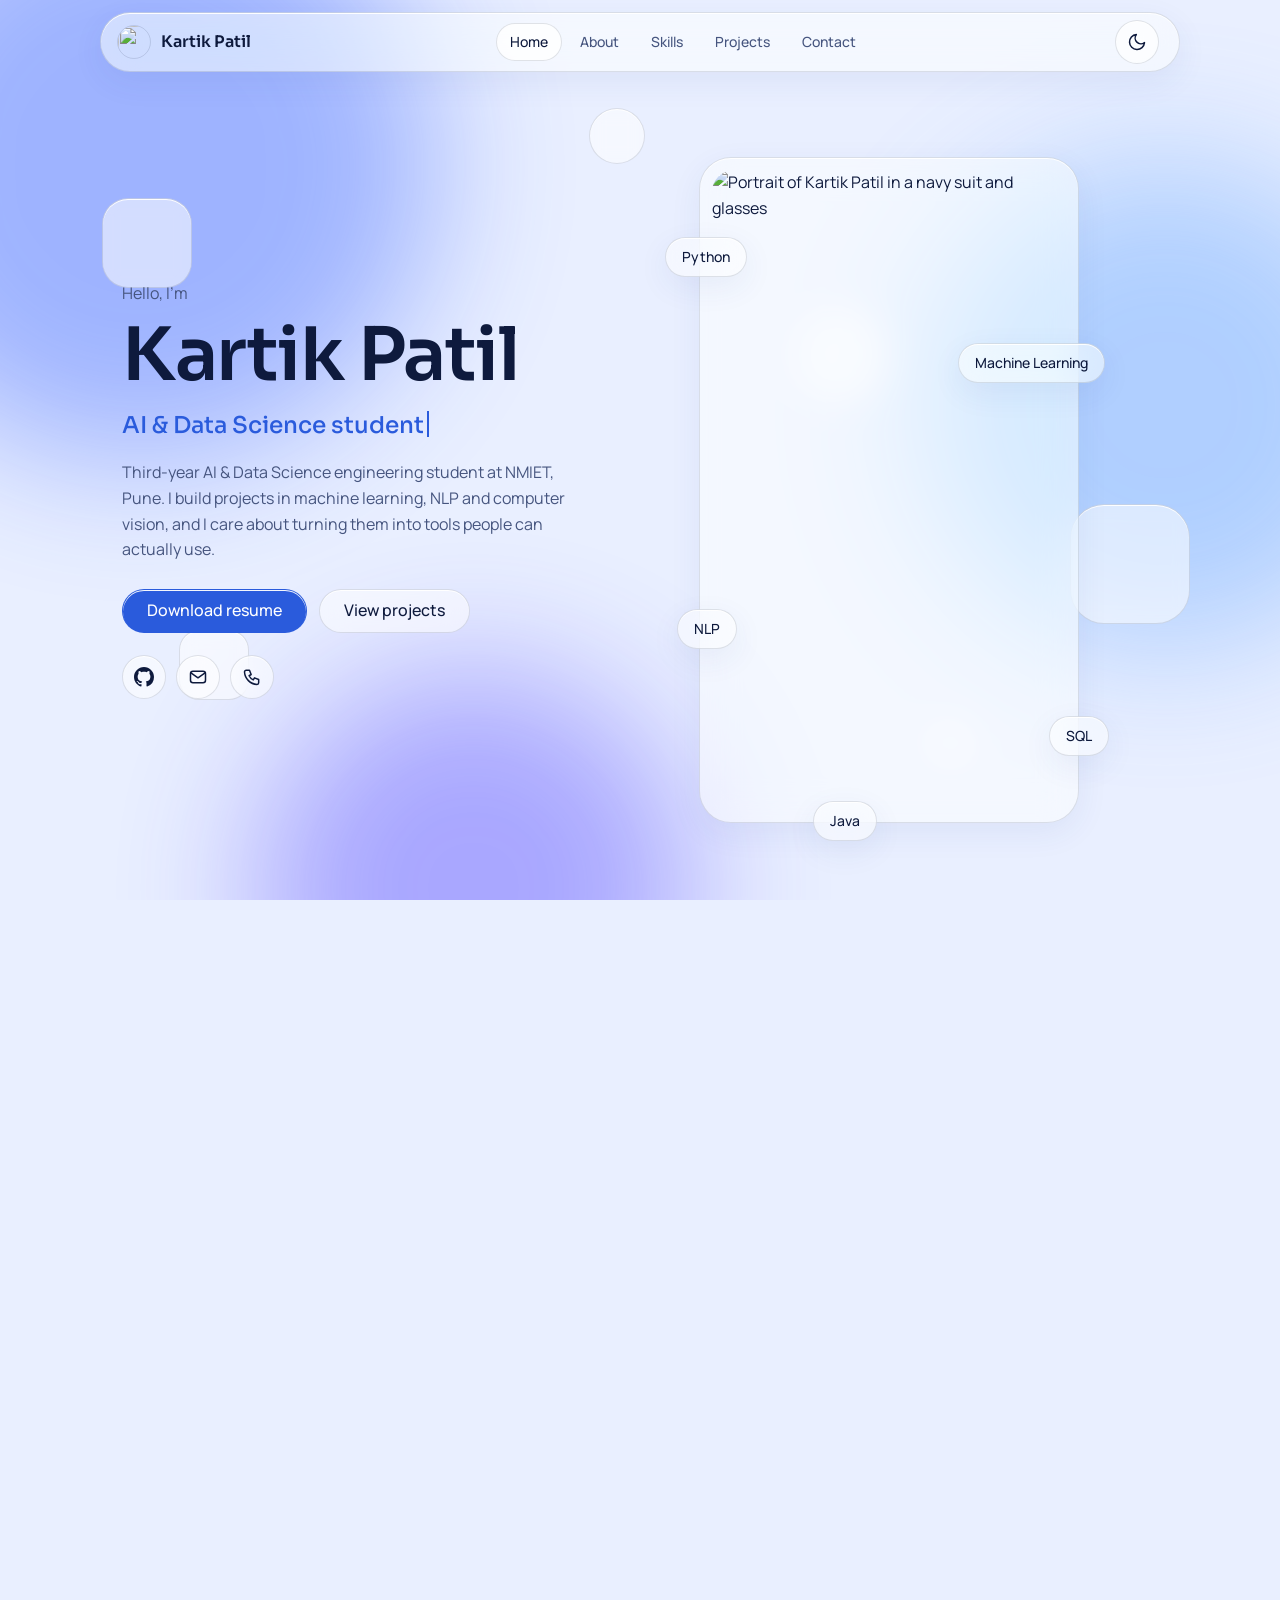
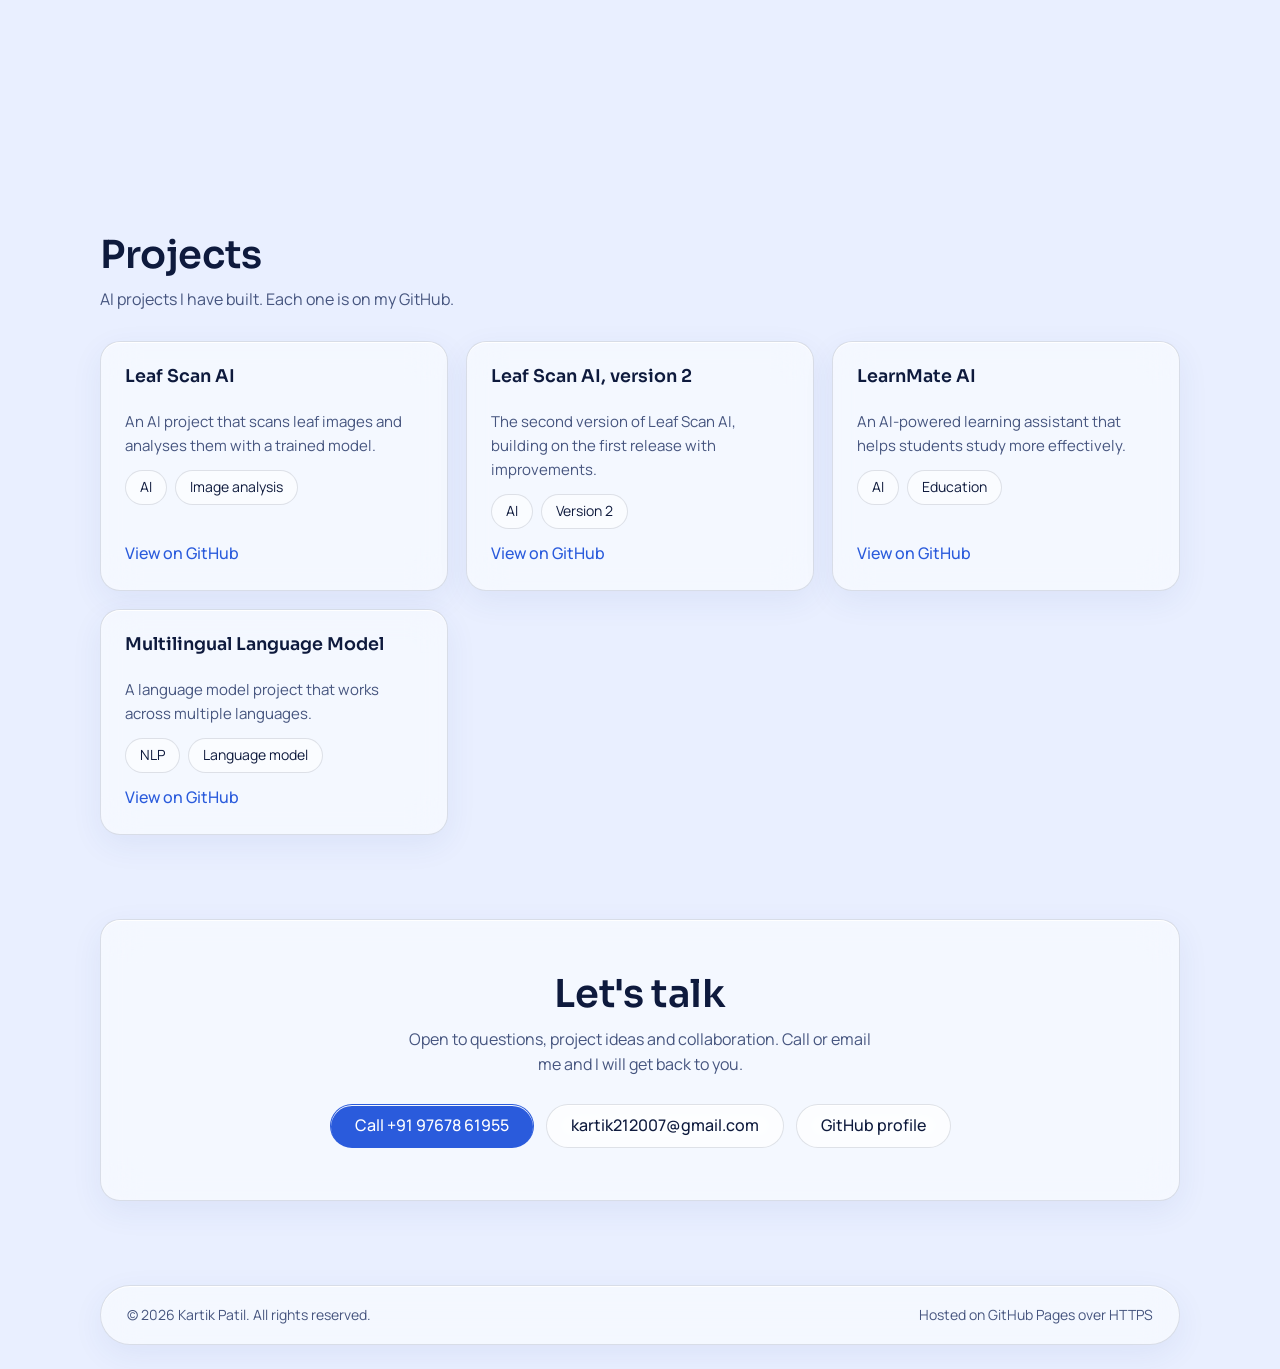
==== commit 565f09cd: "Update favicon link in index.html" ====
--- a/index.html
+++ b/index.html
@@ -5,7 +5,7 @@
 <meta name="viewport" content="width=device-width, initial-scale=1">
 <title>Kartik Patil | AI &amp; Data Science Portfolio</title>
 <meta name="description" content="Kartik Patil, third-year AI & Data Science engineering student at NMIET, Pune. Projects in machine learning, NLP and AI.">
-<link rel="icon" href="images/profile.jpg">
+<link rel="icon" href="profile.jpg">
 <link rel="preconnect" href="https://fonts.googleapis.com">
 <link rel="preconnect" href="https://fonts.gstatic.com" crossorigin>
 <link href="https://fonts.googleapis.com/css2?family=Manrope:wght@400;500;600&family=Sora:wght@500;600&display=swap" rel="stylesheet">
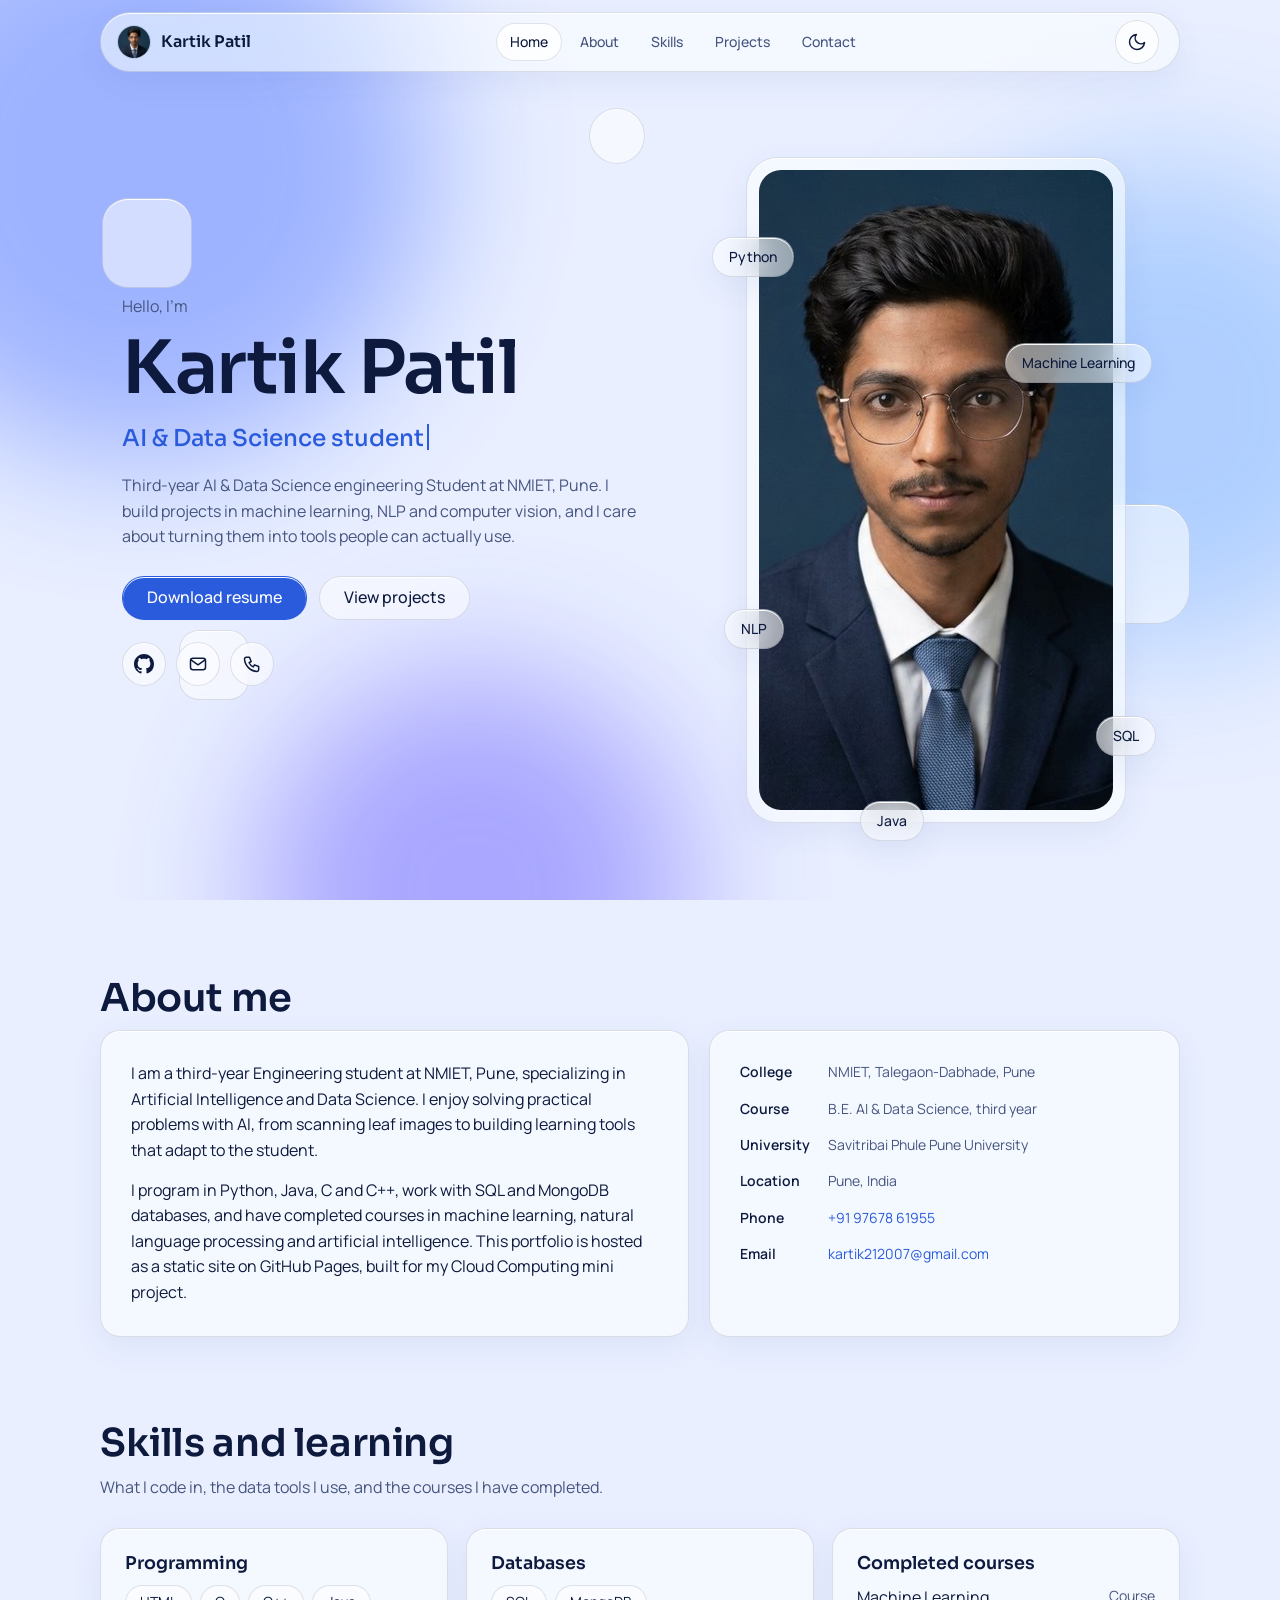
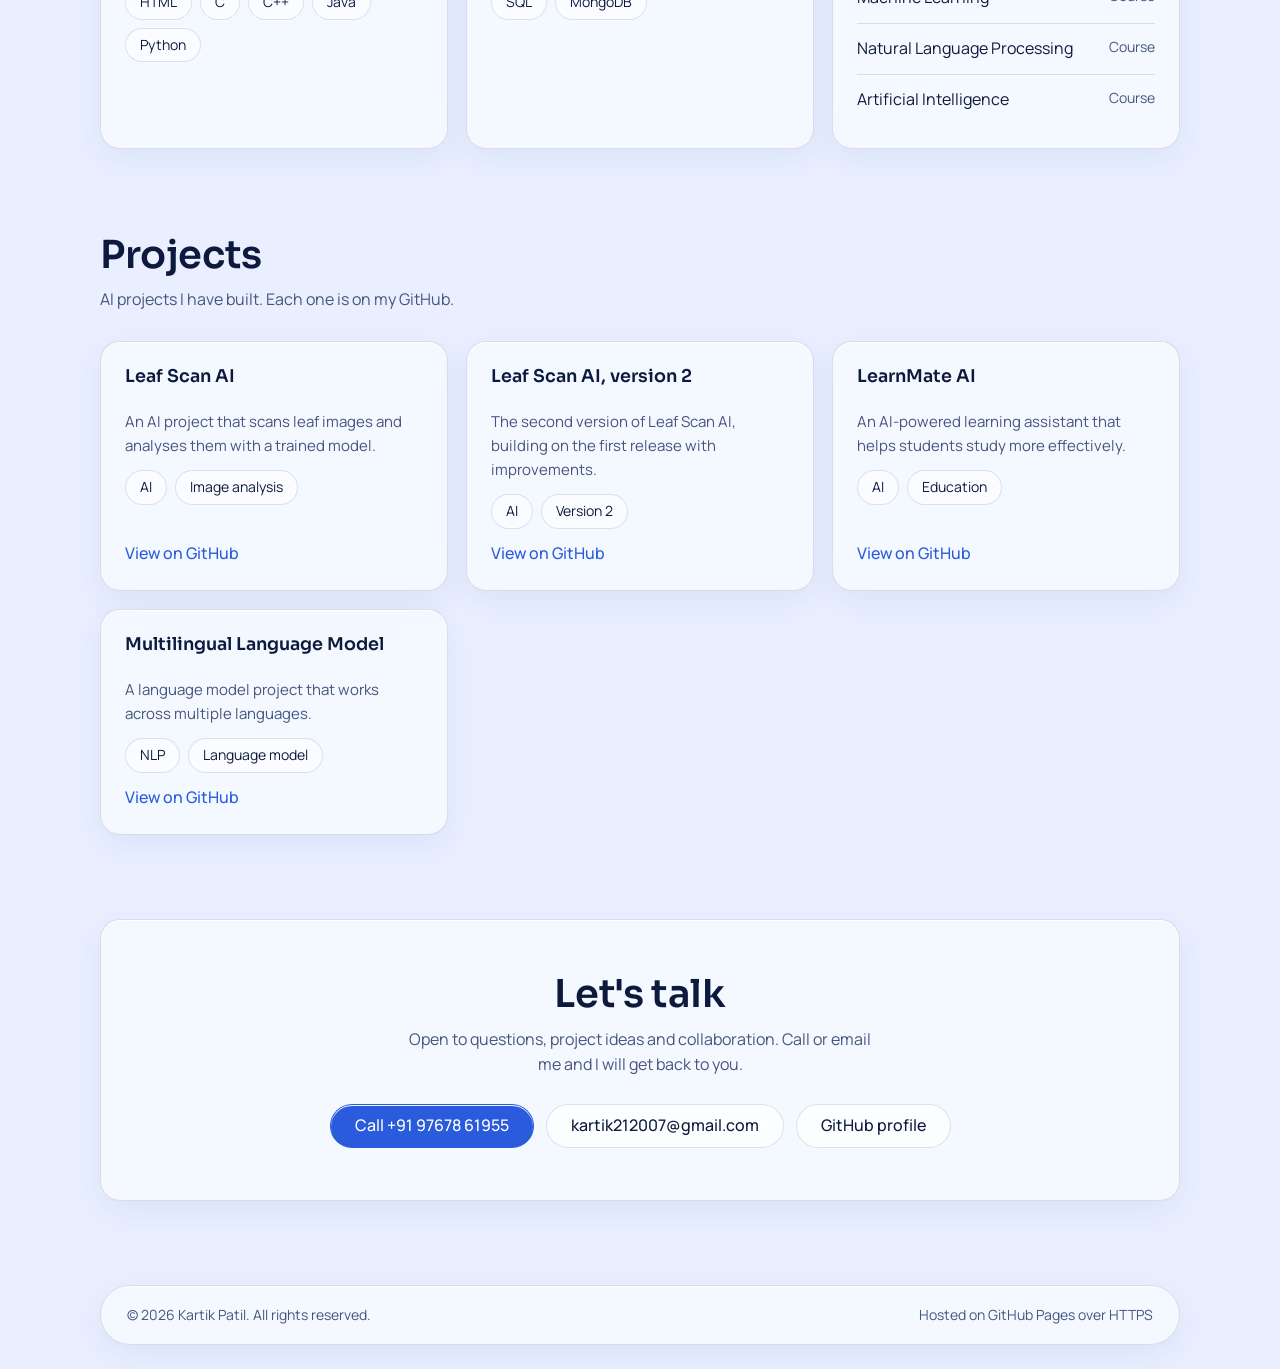
==== commit bc82d0dc: "Fix profile image source and update description case" ====
--- a/index.html
+++ b/index.html
@@ -4,7 +4,7 @@
 <meta charset="UTF-8">
 <meta name="viewport" content="width=device-width, initial-scale=1">
 <title>Kartik Patil | AI &amp; Data Science Portfolio</title>
-<meta name="description" content="Kartik Patil, third-year AI & Data Science engineering student at NMIET, Pune. Projects in machine learning, NLP and AI.">
+<meta name="description" content="Kartik Patil, third-year AI & Data Science engineering Student at NMIET, Pune. Projects in machine learning, NLP and AI.">
 <link rel="icon" href="profile.jpg">
 <link rel="preconnect" href="https://fonts.googleapis.com">
 <link rel="preconnect" href="https://fonts.gstatic.com" crossorigin>
@@ -164,7 +164,7 @@
 
 <header class="nav" id="nav">
   <div class="glass nav-in">
-    <a class="brand" href="#home"><img src="images/profile.jpg" alt="">Kartik Patil</a>
+    <a class="brand" href="#home"><img src="profile.jpg" alt="">Kartik Patil</a>
     <nav id="menu" aria-label="Main">
       <a href="#home">Home</a><a href="#about">About</a><a href="#skills">Skills</a><a href="#projects">Projects</a><a href="#contact">Contact</a>
     </nav>
@@ -193,7 +193,7 @@
         <p class="hello rv">Hello, I'm</p>
         <h1 class="rv" style="--i:1">Kartik Patil</h1>
         <p class="role rv" style="--i:2"><span id="type"></span><i class="caret"></i></p>
-        <p class="lead rv" style="--i:3">Third-year AI &amp; Data Science engineering student at NMIET, Pune. I build projects in machine learning, NLP and computer vision, and I care about turning them into tools people can actually use.</p>
+        <p class="lead rv" style="--i:3">Third-year AI &amp; Data Science engineering Student at NMIET, Pune. I build projects in machine learning, NLP and computer vision, and I care about turning them into tools people can actually use.</p>
         <div class="btns rv" style="--i:4">
           <a class="btn primary" href="resume.pdf" download>Download resume</a>
           <a class="btn" href="#projects">View projects</a>
@@ -205,7 +205,7 @@
         </div>
       </div>
       <div class="portrait rv" style="--i:2">
-        <div class="glass frame"><img src="images/profile.jpg" width="640" height="640" alt="Portrait of Kartik Patil in a navy suit and glasses"></div>
+        <div class="glass frame"><img src="profile.jpg" width="640" height="640" alt="Portrait of Kartik Patil in a navy suit and glasses"></div>
         <span class="glass chip c1">Python</span><span class="glass chip c2">Machine Learning</span><span class="glass chip c3">NLP</span><span class="glass chip c4">SQL</span><span class="glass chip c5">Java</span>
       </div>
     </div>
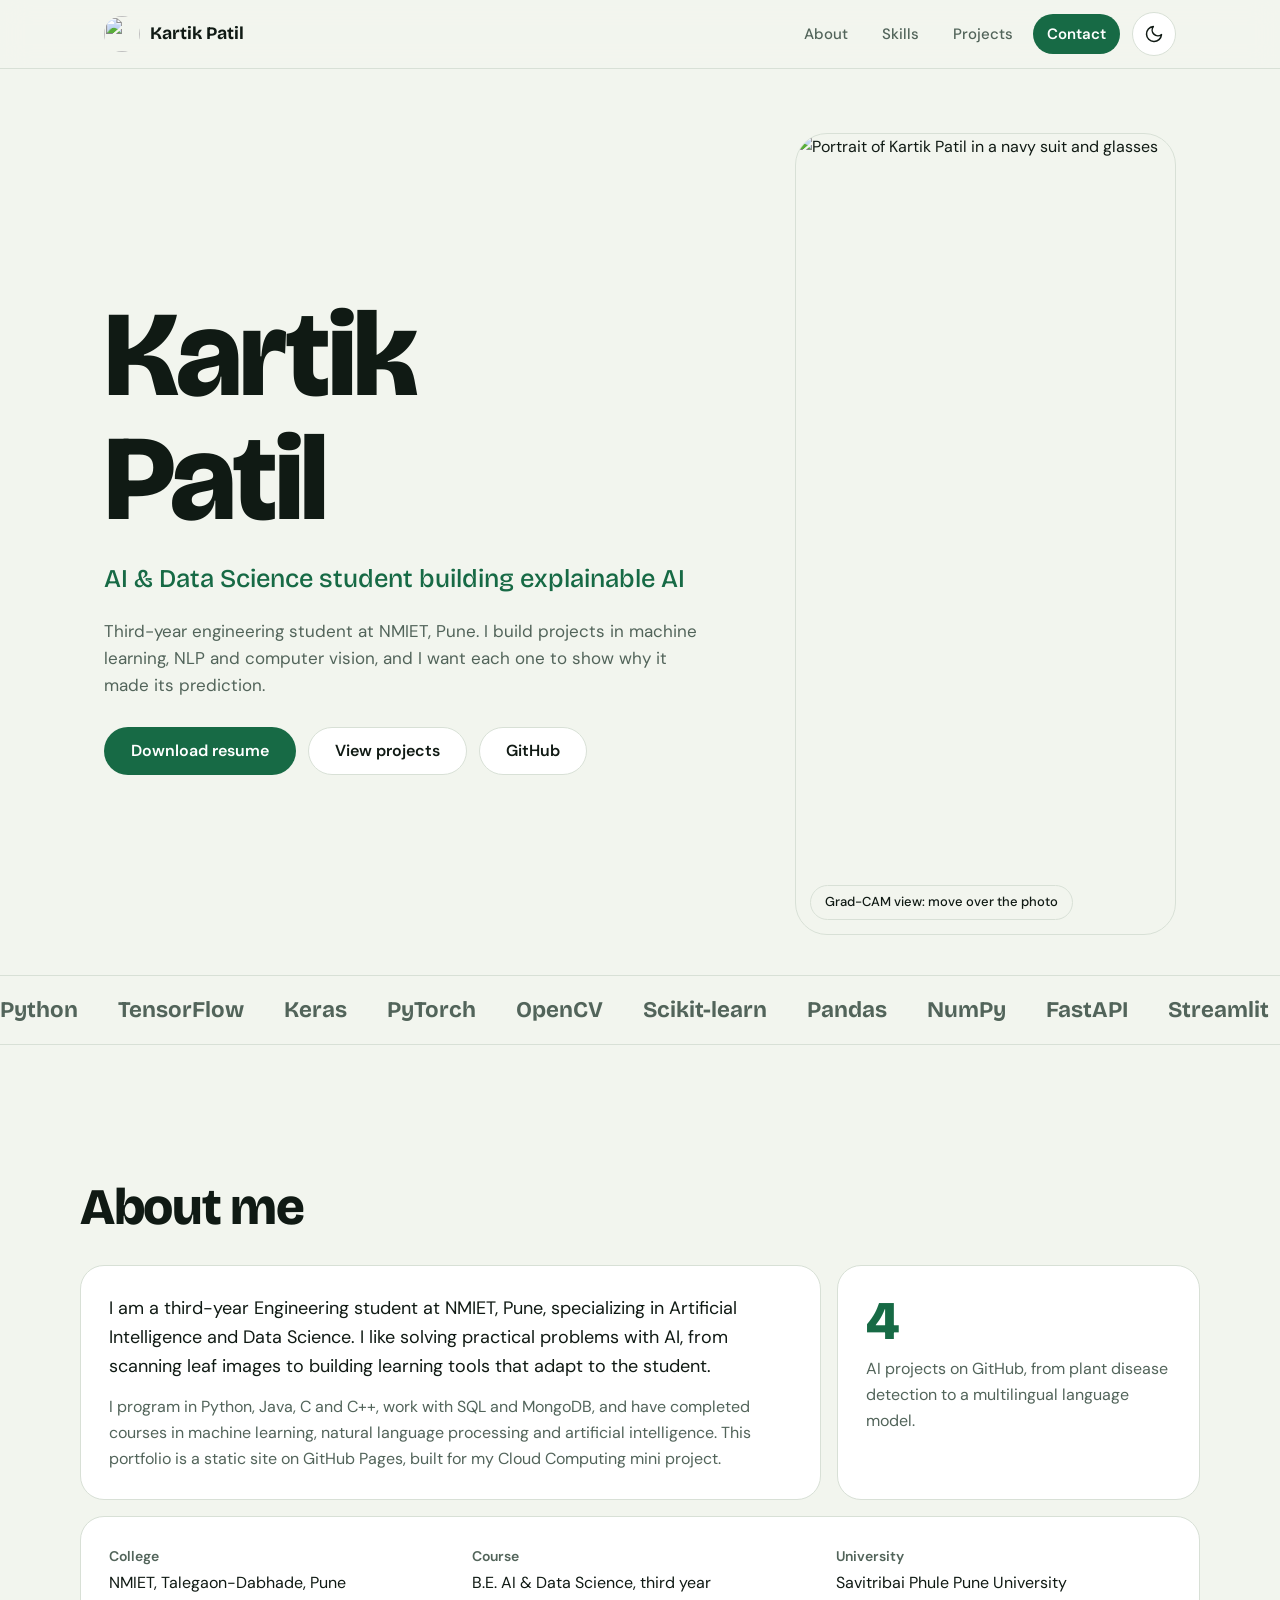
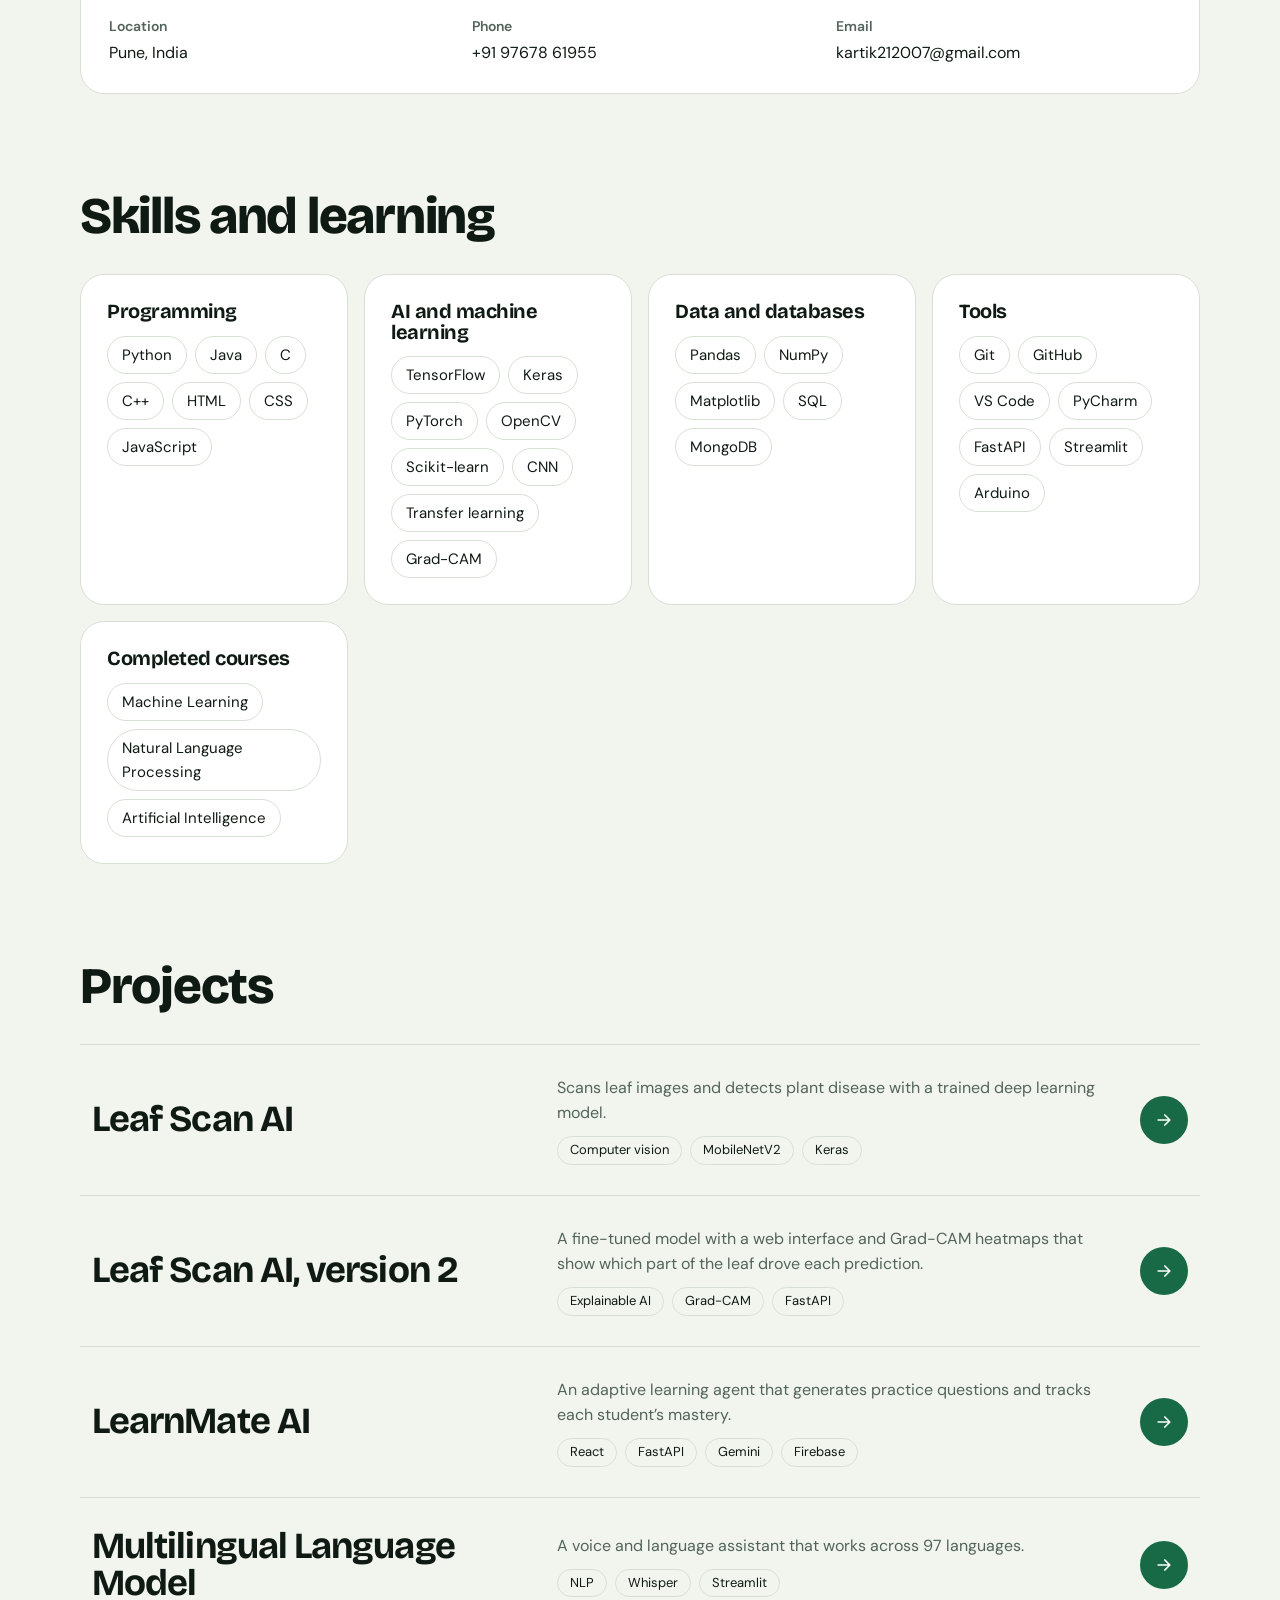
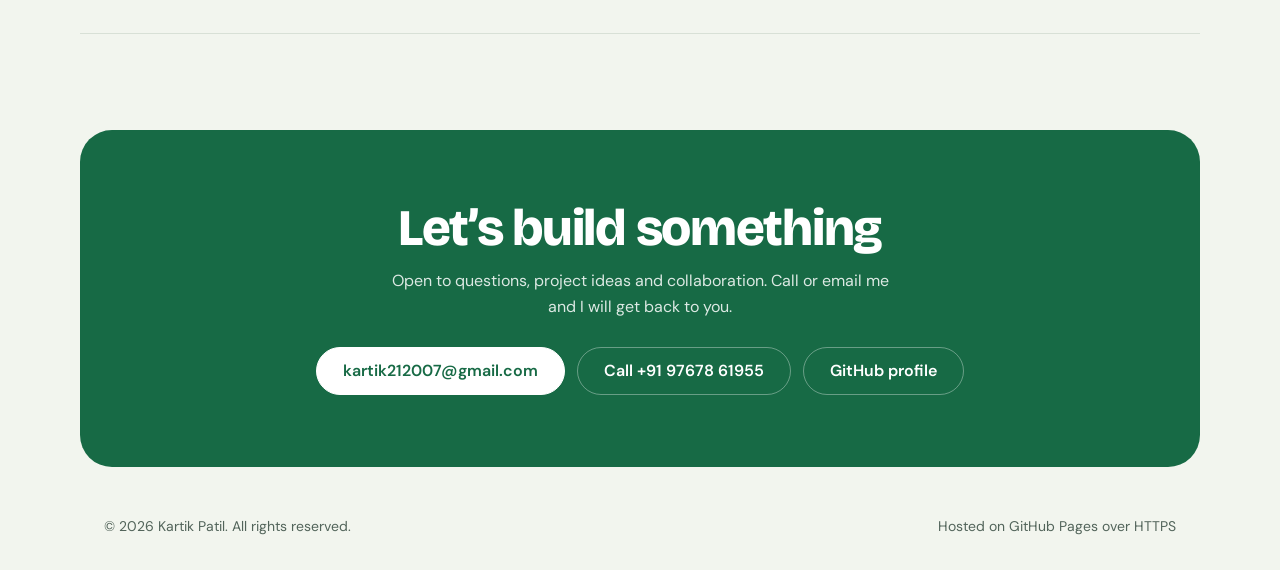
==== commit 6a52ae03: "Update index.html" ====
--- a/index.html
+++ b/index.html
@@ -4,11 +4,11 @@
 <meta charset="UTF-8">
 <meta name="viewport" content="width=device-width, initial-scale=1">
 <title>Kartik Patil | AI &amp; Data Science Portfolio</title>
-<meta name="description" content="Kartik Patil, third-year AI & Data Science engineering Student at NMIET, Pune. Projects in machine learning, NLP and AI.">
-<link rel="icon" href="profile.jpg">
+<meta name="description" content="Kartik Patil, third-year AI & Data Science engineering student at NMIET, Pune. Projects in machine learning, NLP and explainable AI.">
+<link rel="icon" href="images/profile.jpg">
 <link rel="preconnect" href="https://fonts.googleapis.com">
 <link rel="preconnect" href="https://fonts.gstatic.com" crossorigin>
-<link href="https://fonts.googleapis.com/css2?family=Manrope:wght@400;500;600&family=Sora:wght@500;600&display=swap" rel="stylesheet">
+<link href="https://fonts.googleapis.com/css2?family=Bricolage+Grotesque:opsz,wght@12..96,500;12..96,700;12..96,800&family=DM+Sans:wght@400;500;600&display=swap" rel="stylesheet">
 <script>
 (function(){var t;try{t=localStorage.getItem('theme')}catch(e){}
 if(!t)t=matchMedia('(prefers-color-scheme: light)').matches?'light':'dark';
@@ -16,173 +16,129 @@
 </script>
 <style>
 :root{
-  --bg:#060c20;--text:#eaf0ff;--muted:#a9b6da;
-  --glass:rgba(255,255,255,.07);--glass2:rgba(255,255,255,.11);--gline:rgba(255,255,255,.15);--hl:rgba(255,255,255,.12);
-  --shadow:0 12px 40px rgba(0,0,0,.32);
-  --accent:#6ea2ff;--ink:#06122e;--orb:.55;
-  --m150:150ms;--m200:200ms;--m300:300ms;--out:cubic-bezier(.16,1,.3,1);--in:cubic-bezier(.7,0,.84,0);
-  --display:"Sora","Segoe UI",system-ui,sans-serif;--body:"Manrope","Segoe UI",system-ui,sans-serif;
+  --bg:#0d1311;--panel:#141c19;--line:#25322d;--text:#eef3ee;--muted:#9fb0a7;--accent:#8fe3ae;--ink:#0a1410;
+  --display:"Bricolage Grotesque","Segoe UI",system-ui,sans-serif;--body:"DM Sans","Segoe UI",system-ui,sans-serif;
+  --out:cubic-bezier(.16,1,.3,1);
 }
-[data-theme="light"]{
-  --bg:#e9efff;--text:#0e1a3d;--muted:#46557f;
-  --glass:rgba(255,255,255,.55);--glass2:rgba(255,255,255,.8);--gline:rgba(14,26,61,.12);--hl:rgba(255,255,255,.95);
-  --shadow:0 10px 32px rgba(40,70,160,.07);
-  --accent:#2a5bdc;--ink:#ffffff;--orb:.4;
-}
+[data-theme="light"]{--bg:#f2f5ee;--panel:#fff;--line:#d8e0d6;--text:#101a14;--muted:#52645a;--accent:#176a45;--ink:#fff}
 *{box-sizing:border-box}
-html{scroll-behavior:smooth;scroll-padding-top:84px}
-body{margin:0;font-family:var(--body);font-size:1rem;font-weight:400;line-height:1.6;background:var(--bg);color:var(--text);overflow-x:hidden}
-a{color:var(--accent)}
-:focus-visible{outline:3px solid var(--accent);outline-offset:3px;border-radius:10px}
-.wrap{max-width:1080px;margin:0 auto;padding:0 22px}
-h1,h2,h3{font-family:var(--display);font-weight:600;line-height:1.15;margin:0}
-.glass{background:var(--glass);border:1px solid var(--gline);border-radius:20px;backdrop-filter:blur(18px) saturate(150%);-webkit-backdrop-filter:blur(18px) saturate(150%);box-shadow:inset 0 1px 0 var(--hl),var(--shadow)}
-
-/* living background */
-.scene{position:fixed;inset:0;z-index:-1;overflow:hidden;pointer-events:none}
-.orb{position:absolute;border-radius:50%;filter:blur(70px);opacity:var(--orb);will-change:transform}
-.o1{width:46vmax;height:46vmax;left:-12vmax;top:-10vmax;background:#2f5bff;animation:d1 28s ease-in-out infinite}
-.o2{width:38vmax;height:38vmax;right:-10vmax;top:18vh;background:#5aa0ff;animation:d2 34s ease-in-out infinite}
-.o3{width:34vmax;height:34vmax;left:20vw;bottom:-16vmax;background:#4a3cff;animation:d3 30s ease-in-out infinite}
-.shard{position:absolute;border:1px solid var(--gline);background:var(--glass);backdrop-filter:blur(8px);-webkit-backdrop-filter:blur(8px);box-shadow:inset 0 1px 0 var(--hl);will-change:transform;animation:fl var(--t,24s) ease-in-out infinite;animation-delay:var(--d,0s)}
-.s1{width:90px;height:90px;border-radius:26px;left:8%;top:22%;--t:22s}
-.s2{width:56px;height:56px;border-radius:50%;left:46%;top:12%;--t:26s;--d:-6s}
-.s3{width:120px;height:120px;border-radius:34px;right:7%;top:56%;--t:30s;--d:-10s}
-.s4{width:70px;height:70px;border-radius:20px;left:14%;top:70%;--t:25s;--d:-3s}
-.s5{width:44px;height:44px;border-radius:50%;right:24%;top:80%;--t:21s;--d:-8s}
-.s6{width:100px;height:100px;border-radius:50%;left:62%;top:34%;--t:32s;--d:-14s}
-@keyframes d1{50%{transform:translate3d(9vw,8vh,0) scale(1.1)}}
-@keyframes d2{50%{transform:translate3d(-10vw,-6vh,0) scale(1.12)}}
-@keyframes d3{50%{transform:translate3d(8vw,-9vh,0) scale(1.08)}}
-@keyframes fl{0%,100%{transform:translate3d(0,0,0) rotate(0)}50%{transform:translate3d(18px,-34px,0) rotate(24deg)}}
-
-.progress{position:fixed;top:0;left:0;right:0;height:3px;z-index:40;background:var(--accent);transform:scaleX(0);transform-origin:0 50%}
+html{scroll-behavior:smooth;scroll-padding-top:88px}
+body{margin:0;font-family:var(--body);line-height:1.6;background:var(--bg);color:var(--text);overflow-x:hidden}
+a{color:inherit}
+:focus-visible{outline:3px solid var(--accent);outline-offset:3px;border-radius:8px}
+.wrap{max-width:1120px;margin:0 auto;padding:0 24px}
+h1,h2,h3{font-family:var(--display);margin:0;line-height:1.02;letter-spacing:-.025em}
+h2{font-size:clamp(2rem,5vw,3.2rem);font-weight:800;margin-bottom:32px}
+.box{background:var(--panel);border:1px solid var(--line);border-radius:24px}
 
 /* nav */
-.nav{position:sticky;top:12px;z-index:30;margin:12px auto 0;max-width:1080px;width:calc(100% - 24px)}
-.nav-in{display:flex;align-items:center;justify-content:space-between;height:60px;padding:0 12px 0 16px;border-radius:999px}
-.brand{display:flex;align-items:center;gap:10px;text-decoration:none;color:var(--text);font-family:var(--display);font-weight:600}
-.brand img{width:34px;height:34px;border-radius:50%;object-fit:cover;object-position:center 20%;border:1px solid var(--gline)}
-#menu{display:flex;gap:4px}
-#menu a{padding:8px 14px;border-radius:999px;text-decoration:none;color:var(--muted);font-weight:500;font-size:.875rem;transition:color var(--m150) var(--out),background var(--m150) var(--out)}
-#menu a:hover{color:var(--text)}
-#menu a.on{color:var(--text);background:var(--glass2);box-shadow:inset 0 0 0 1px var(--gline)}
-.tools{display:flex;gap:8px}
-
-/* icon buttons with tooltips */
-.ibw{position:relative;display:inline-flex}
-.ib{display:inline-flex;align-items:center;justify-content:center;width:44px;height:44px;padding:0;border-radius:50%;border:1px solid var(--gline);background:var(--glass);color:var(--text);cursor:pointer;backdrop-filter:blur(12px);-webkit-backdrop-filter:blur(12px);box-shadow:inset 0 1px 0 var(--hl);transition:background var(--m150) var(--out),transform var(--m150) var(--out)}
-.ib:hover{background:var(--glass2);transform:translateY(-2px)}
-.ib svg{width:20px;height:20px;fill:currentColor}
-.ib .stroke{fill:none;stroke:currentColor;stroke-width:1.8;stroke-linecap:round;stroke-linejoin:round}
-.tip{position:absolute;top:calc(100% + 8px);left:50%;transform:translate(-50%,-4px);padding:6px 12px;border-radius:10px;font-size:.75rem;line-height:1.4;white-space:nowrap;color:var(--text);background:var(--bg);border:1px solid var(--gline);opacity:0;visibility:hidden;pointer-events:none;transition:opacity var(--m150) var(--out),transform var(--m150) var(--out),visibility 0s var(--m150);z-index:50}
-.ibw:hover .tip,.ibw:focus-within .tip{opacity:1;visibility:visible;transform:translate(-50%,0);transition-delay:0s}
+.nav{position:sticky;top:0;z-index:20;background:color-mix(in srgb,var(--bg) 85%,transparent);backdrop-filter:blur(14px);-webkit-backdrop-filter:blur(14px);border-bottom:1px solid var(--line)}
+.nav-in{display:flex;align-items:center;justify-content:space-between;height:68px}
+.brand{display:flex;align-items:center;gap:10px;text-decoration:none;font-family:var(--display);font-weight:700;font-size:1.1rem}
+.brand img{width:36px;height:36px;border-radius:50%;object-fit:cover;object-position:center 20%}
+.links{display:flex;gap:6px;align-items:center}
+.links a{padding:8px 14px;border-radius:999px;text-decoration:none;color:var(--muted);font-size:.9375rem;font-weight:500;transition:color .15s,background .15s}
+.links a:hover,.links a.on{color:var(--text);background:var(--panel)}
+.links .pill{background:var(--accent);color:var(--ink);font-weight:600}
+.links .pill:hover{background:var(--accent);color:var(--ink);opacity:.9}
+.ib{width:44px;height:44px;display:grid;place-items:center;border-radius:50%;border:1px solid var(--line);background:var(--panel);color:var(--text);cursor:pointer;margin-left:6px}
+.ib svg{width:20px;height:20px;fill:none;stroke:currentColor;stroke-width:1.8;stroke-linecap:round;stroke-linejoin:round}
 .sun{display:none}[data-theme="dark"] .sun{display:block}[data-theme="dark"] .moon{display:none}
-#burger{display:none}
 
 /* hero */
-.hero{padding:72px 0 56px;min-height:calc(100vh - 80px);display:flex;align-items:center}
-.hero-in{display:grid;grid-template-columns:1.1fr .9fr;gap:48px;align-items:center}
-.hello{margin:0 0 6px;color:var(--muted)}
-h1{font-size:clamp(2.6rem,7vw,4.6rem);letter-spacing:-.02em;margin-bottom:10px}
-.role{margin:0 0 16px;min-height:1.6em;font-family:var(--display);font-weight:500;font-size:clamp(1.1rem,2.4vw,1.45rem);color:var(--accent)}
-.caret{display:inline-block;width:2px;height:1.1em;margin-left:3px;vertical-align:-.15em;background:var(--accent);animation:blink 1s steps(2) infinite}
-.lead{max-width:52ch;color:var(--muted);margin:0 0 26px}
-.btns{display:flex;gap:12px;flex-wrap:wrap;align-items:center}
-.btn{display:inline-flex;align-items:center;min-height:44px;padding:0 24px;border-radius:999px;font-weight:500;text-decoration:none;color:var(--text);border:1px solid var(--gline);background:var(--glass);backdrop-filter:blur(14px);-webkit-backdrop-filter:blur(14px);box-shadow:inset 0 1px 0 var(--hl);transition:transform var(--m150) var(--out),background var(--m150) var(--out)}
-.btn:hover{background:var(--glass2);transform:translateY(-2px)}
+.hero{padding:64px 0 40px}
+.hero-in{display:grid;grid-template-columns:1.25fr .75fr;gap:56px;align-items:center}
+.hero h1{font-size:clamp(3.4rem,10.5vw,7.6rem);font-weight:800}
+.hero .role{font-family:var(--display);font-weight:500;font-size:clamp(1.15rem,2.4vw,1.6rem);color:var(--accent);margin:18px 0 18px}
+.lead{max-width:50ch;color:var(--muted);font-size:1.0625rem;margin:0 0 28px}
+.btns{display:flex;gap:12px;flex-wrap:wrap}
+.btn{display:inline-flex;align-items:center;min-height:48px;padding:0 26px;border-radius:999px;font-weight:600;text-decoration:none;border:1px solid var(--line);background:var(--panel);transition:transform .15s var(--out),border-color .15s}
+.btn:hover{transform:translateY(-2px);border-color:var(--accent)}
 .btn.primary{background:var(--accent);color:var(--ink);border-color:transparent}
-.btn.primary:hover{background:var(--accent);opacity:.92}
-.quick{display:flex;gap:10px;margin-top:22px}
-.portrait{position:relative;justify-self:center;width:min(380px,100%)}
-.frame{padding:12px;border-radius:32px}
-.frame img{display:block;width:100%;aspect-ratio:4/5;object-fit:cover;object-position:center 12%;border-radius:22px}
-.chip{position:absolute;padding:8px 16px;border-radius:999px;font-size:.875rem;font-weight:500;animation:bob var(--t,7s) ease-in-out infinite;animation-delay:var(--d,0s);will-change:transform}
-.c1{left:-34px;top:12%;--t:6s}.c2{right:-26px;top:28%;--t:7.5s;--d:-2s}.c3{left:-22px;bottom:26%;--t:8s;--d:-4s}.c4{right:-30px;bottom:10%;--t:6.5s;--d:-1s}.c5{left:30%;bottom:-18px;--t:7s;--d:-3s}
-@keyframes bob{50%{transform:translate3d(0,-14px,0)}}
-@keyframes blink{50%{opacity:0}}
-
-/* sections */
-.block{padding:84px 0 0}
-h2{font-size:clamp(1.7rem,3.6vw,2.4rem);letter-spacing:-.01em;margin-bottom:10px}
-.sub{margin:0 0 28px;color:var(--muted);max-width:56ch}
-.panel{padding:30px}
-.two{display:grid;grid-template-columns:1.25fr 1fr;gap:20px;align-items:stretch}
-.two p{margin:0 0 14px;max-width:62ch}.two p:last-child{margin:0}
-.facts{display:grid;grid-template-columns:auto 1fr;gap:14px 18px;margin:0;font-size:.875rem}
-.facts dt{font-weight:600}.facts dd{margin:0;color:var(--muted)}
-.facts a{color:var(--accent);text-decoration:none}
-.cols{display:grid;grid-template-columns:repeat(auto-fit,minmax(250px,1fr));gap:18px}
-.card{padding:24px;transition:transform var(--m150) var(--out),border-color var(--m150) var(--out)}
-.card h3{font-size:1.1rem;margin-bottom:12px}
-.chips,.tags{list-style:none;margin:0;padding:0;display:flex;flex-wrap:wrap;gap:8px}
-.chips li,.tags span{padding:5px 14px;border-radius:999px;font-size:.875rem;color:var(--text);background:var(--glass);border:1px solid var(--gline)}
-.rows{list-style:none;margin:0;padding:0}
-.rows li{display:flex;justify-content:space-between;gap:16px;padding:12px 0;border-top:1px solid var(--gline)}
-.rows li:first-child{border-top:0;padding-top:0}
-.rows span{color:var(--muted);font-size:.875rem;text-align:right}
-.grid{display:grid;grid-template-columns:repeat(auto-fit,minmax(300px,1fr));gap:18px}
-.proj{display:flex;flex-direction:column;gap:12px;will-change:transform}
-.proj:hover{border-color:var(--accent)}
-.proj p{margin:0;color:var(--muted);font-size:.9375rem}
-.proj .tags span{font-size:.875rem}
-.proj>a{margin-top:auto;font-weight:500;text-decoration:none}
-.proj>a:hover{text-decoration:underline}
-.cta{text-align:center;padding:52px 22px}
-.cta p{margin:0 auto 26px;max-width:48ch;color:var(--muted)}
+.cam{position:relative;border-radius:32px;overflow:hidden;border:1px solid var(--line);touch-action:pan-y;--x:50%;--y:40%}
+.cam img{display:block;width:100%;aspect-ratio:4/5;object-fit:cover;object-position:center 12%}
+.cam::after{content:"";position:absolute;inset:0;opacity:0;transition:opacity .3s;pointer-events:none;mix-blend-mode:hard-light;
+  background:radial-gradient(circle at var(--x) var(--y),#ff2a00 0,#ffb800 11%,#3ddc84 24%,#2a6cff 40%,transparent 60%)}
+.cam:hover::after,.cam.on::after{opacity:.75}
+.cap{position:absolute;left:14px;bottom:14px;padding:6px 14px;border-radius:999px;font-size:.8125rem;font-weight:500;background:var(--bg);border:1px solid var(--line)}
+
+/* marquee */
+.band{border-block:1px solid var(--line);overflow:hidden;margin-top:40px}
+.track{display:flex;gap:40px;width:max-content;padding:16px 0;animation:slide 38s linear infinite;font-family:var(--display);font-weight:700;font-size:1.4rem;color:var(--muted)}
+.track span{white-space:nowrap}
+@keyframes slide{to{transform:translateX(-50%)}}
+
+section.block{padding:96px 0 0}
+
+/* about bento */
+.bento{display:grid;grid-template-columns:repeat(6,1fr);gap:16px}
+.b{padding:28px}
+.b.story{grid-column:span 4}.b.stat{grid-column:span 2}.b.facts{grid-column:span 6}
+.b p{margin:0 0 14px;max-width:62ch;color:var(--muted)}.b p:last-child{margin:0}
+.b p:first-child{color:var(--text);font-size:1.125rem}
+.num{font-family:var(--display);font-weight:800;font-size:3.4rem;line-height:1;color:var(--accent);margin-bottom:8px}
+.stat span{color:var(--muted)}
+.facts dl{display:grid;grid-template-columns:repeat(3,1fr);gap:20px 28px;margin:0}
+.facts dt{font-weight:600;font-size:.875rem;color:var(--muted)}.facts dd{margin:2px 0 0}
+.facts a{text-decoration:none}.facts a:hover{color:var(--accent)}
+
+/* skills */
+.sk{display:grid;grid-template-columns:repeat(auto-fit,minmax(250px,1fr));gap:16px}
+.sk .box{padding:26px}
+.sk h3{font-size:1.25rem;margin-bottom:14px}
+.chips{list-style:none;margin:0;padding:0;display:flex;flex-wrap:wrap;gap:8px}
+.chips li{padding:6px 14px;border-radius:999px;border:1px solid var(--line);font-size:.9375rem}
+
+/* projects */
+.list{border-top:1px solid var(--line)}
+.row{display:grid;grid-template-columns:1.1fr 1.4fr auto;gap:12px 32px;align-items:center;padding:30px 12px;border-bottom:1px solid var(--line);text-decoration:none;transition:background .2s,padding .25s var(--out)}
+.row:hover{background:var(--panel);padding-left:24px}
+.row h3{font-size:clamp(1.5rem,3.4vw,2.3rem);font-weight:700}
+.row p{margin:0 0 10px;color:var(--muted)}
+.tags{display:flex;gap:8px;flex-wrap:wrap}
+.tags span{padding:3px 12px;border-radius:999px;border:1px solid var(--line);font-size:.8125rem}
+.go{width:48px;height:48px;border-radius:50%;display:grid;place-items:center;background:var(--accent);color:var(--ink);transition:transform .25s var(--out)}
+.go svg{width:20px;height:20px;fill:none;stroke:currentColor;stroke-width:2;stroke-linecap:round;stroke-linejoin:round}
+.row:hover .go{transform:rotate(-45deg)}
+
+/* contact */
+.cta{padding:clamp(32px,6vw,72px);text-align:center;background:var(--accent);color:var(--ink);border-radius:32px}
+.cta h2{margin-bottom:14px}
+.cta p{margin:0 auto 28px;max-width:46ch;opacity:.85}
 .cta .btns{justify-content:center}
-footer{margin:84px auto 24px;max-width:1080px;width:calc(100% - 24px)}
-.foot{display:flex;justify-content:space-between;flex-wrap:wrap;gap:8px;padding:18px 26px;border-radius:999px;color:var(--muted);font-size:.875rem}
-
-/* scroll reveal: small, quick, staggered at most 30ms per item */
-.js .rv{opacity:0;transform:translateY(8px);transition:opacity var(--m300) var(--out),transform var(--m300) var(--out);transition-delay:calc(var(--i,0)*30ms)}
-.js .rv.in{opacity:1;transform:none}
+.cta .btn{background:transparent;color:var(--ink);border-color:color-mix(in srgb,var(--ink) 35%,transparent)}
+.cta .btn.dark{background:var(--ink);color:var(--accent);border-color:var(--ink)}
+footer{padding:48px 0 32px;color:var(--muted);font-size:.875rem}
+.foot{display:flex;justify-content:space-between;flex-wrap:wrap;gap:8px}
+
+/* one page-load sequence */
+.js .in{opacity:0;transform:translateY(14px);animation:up .7s var(--out) forwards;animation-delay:calc(var(--i,0)*90ms)}
+@keyframes up{to{opacity:1;transform:none}}
 
 @media (max-width:860px){
-  .hero-in,.two{grid-template-columns:1fr}
-  .portrait{order:-1;width:min(300px,86%)}
-  .hero{padding-top:36px}
-  #burger{display:inline-flex}
-  #menu{position:absolute;top:calc(100% + 8px);left:0;right:0;flex-direction:column;padding:12px;border-radius:20px;background:var(--bg);border:1px solid var(--gline);opacity:0;visibility:hidden;transform:translateY(-8px);transition:opacity var(--m150) var(--in),transform var(--m150) var(--in),visibility 0s var(--m150)}
-  .open #menu{opacity:1;visibility:visible;transform:none;transition:opacity var(--m200) var(--out),transform var(--m200) var(--out),visibility 0s}
-  .chip{display:none}.c1,.c2{display:block}
-  .foot{border-radius:24px}
+  .hero-in{grid-template-columns:1fr}.cam{max-width:340px}
+  .links a:not(.pill){display:none}
+  .b.story,.b.stat{grid-column:span 6}.facts dl{grid-template-columns:1fr 1fr}
+  .row{grid-template-columns:1fr auto}.row .d{grid-column:1/-1;grid-row:2}
 }
 @media (prefers-reduced-motion:reduce){
   html{scroll-behavior:auto}
   *{animation:none!important;transition:none!important}
-  .js .rv{opacity:1;transform:none}
+  .js .in{opacity:1;transform:none}
 }
 </style>
 </head>
 <body>
-<div class="scene" aria-hidden="true">
-  <i class="orb o1"></i><i class="orb o2"></i><i class="orb o3"></i>
-  <i class="shard s1"></i><i class="shard s2"></i><i class="shard s3"></i><i class="shard s4"></i><i class="shard s5"></i><i class="shard s6"></i>
-</div>
-<div class="progress" id="bar"></div>
-
-<header class="nav" id="nav">
-  <div class="glass nav-in">
-    <a class="brand" href="#home"><img src="profile.jpg" alt="">Kartik Patil</a>
-    <nav id="menu" aria-label="Main">
-      <a href="#home">Home</a><a href="#about">About</a><a href="#skills">Skills</a><a href="#projects">Projects</a><a href="#contact">Contact</a>
+<header class="nav">
+  <div class="wrap nav-in">
+    <a class="brand" href="#home"><img src="images/profile.jpg" alt="">Kartik Patil</a>
+    <nav class="links" aria-label="Main">
+      <a href="#about">About</a><a href="#skills">Skills</a><a href="#projects">Projects</a><a class="pill" href="#contact">Contact</a>
+      <button class="ib" id="theme" type="button" aria-label="Switch to light theme">
+        <svg class="sun" viewBox="0 0 24 24"><circle cx="12" cy="12" r="4"/><path d="M12 2v2M12 20v2M4.9 4.9l1.4 1.4M17.7 17.7l1.4 1.4M2 12h2M20 12h2M4.9 19.1l1.4-1.4M17.7 6.3l1.4-1.4"/></svg>
+        <svg class="moon" viewBox="0 0 24 24"><path d="M21 12.8A9 9 0 1111.2 3a7 7 0 009.8 9.8z"/></svg>
+      </button>
     </nav>
-    <div class="tools">
-      <span class="ibw">
-        <button class="ib" id="theme" type="button" aria-label="Switch to light theme" aria-describedby="tip-theme">
-          <svg class="sun stroke" viewBox="0 0 24 24"><circle cx="12" cy="12" r="4"/><path d="M12 2v2M12 20v2M4.9 4.9l1.4 1.4M17.7 17.7l1.4 1.4M2 12h2M20 12h2M4.9 19.1l1.4-1.4M17.7 6.3l1.4-1.4"/></svg>
-          <svg class="moon stroke" viewBox="0 0 24 24"><path d="M21 12.8A9 9 0 1111.2 3a7 7 0 009.8 9.8z"/></svg>
-        </button>
-        <span class="tip" id="tip-theme" role="tooltip">Switch to light theme</span>
-      </span>
-      <span class="ibw">
-        <button class="ib" id="burger" type="button" aria-label="Open menu" aria-expanded="false" aria-describedby="tip-menu">
-          <svg class="stroke" viewBox="0 0 24 24"><path d="M4 7h16M4 12h16M4 17h16"/></svg>
-        </button>
-        <span class="tip" id="tip-menu" role="tooltip">Open menu</span>
-      </span>
-    </div>
   </div>
 </header>
 
@@ -190,97 +146,93 @@
   <section id="home" class="hero">
     <div class="wrap hero-in">
       <div>
-        <p class="hello rv">Hello, I'm</p>
-        <h1 class="rv" style="--i:1">Kartik Patil</h1>
-        <p class="role rv" style="--i:2"><span id="type"></span><i class="caret"></i></p>
-        <p class="lead rv" style="--i:3">Third-year AI &amp; Data Science engineering Student at NMIET, Pune. I build projects in machine learning, NLP and computer vision, and I care about turning them into tools people can actually use.</p>
-        <div class="btns rv" style="--i:4">
+        <h1 class="in">Kartik<br>Patil</h1>
+        <p class="role in" style="--i:1">AI &amp; Data Science student building explainable AI</p>
+        <p class="lead in" style="--i:2">Third-year engineering student at NMIET, Pune. I build projects in machine learning, NLP and computer vision, and I want each one to show why it made its prediction.</p>
+        <div class="btns in" style="--i:3">
           <a class="btn primary" href="resume.pdf" download>Download resume</a>
           <a class="btn" href="#projects">View projects</a>
+          <a class="btn" href="https://github.com/KartikPatil4672">GitHub</a>
         </div>
-        <div class="quick rv" style="--i:5">
-          <span class="ibw"><a class="ib" href="https://github.com/KartikPatil4672" aria-label="Open GitHub profile" aria-describedby="t-gh"><svg viewBox="0 0 16 16"><path d="M8 0C3.58 0 0 3.58 0 8c0 3.54 2.29 6.53 5.47 7.59.4.07.55-.17.55-.38 0-.19-.01-.82-.01-1.49-2.01.37-2.53-.49-2.69-.94-.09-.23-.48-.94-.82-1.13-.28-.15-.68-.52-.01-.53.63-.01 1.08.58 1.23.82.72 1.21 1.87.87 2.33.66.07-.52.28-.87.51-1.07-1.78-.2-3.64-.89-3.64-3.95 0-.87.31-1.59.82-2.15-.08-.2-.36-1.02.08-2.12 0 0 .67-.21 2.2.82.64-.18 1.32-.27 2-.27.68 0 1.36.09 2 .27 1.53-1.04 2.2-.82 2.2-.82.44 1.1.16 1.92.08 2.12.51.56.82 1.27.82 2.15 0 3.07-1.87 3.75-3.65 3.95.29.25.54.73.54 1.48 0 1.07-.01 1.93-.01 2.2 0 .21.15.46.55.38A8.013 8.013 0 0016 8c0-4.42-3.58-8-8-8z"/></svg></a><span class="tip" id="t-gh" role="tooltip">Open GitHub profile</span></span>
-          <span class="ibw"><a class="ib" href="mailto:kartik212007@gmail.com" aria-label="Send an email" aria-describedby="t-ml"><svg class="stroke" viewBox="0 0 24 24"><rect x="3" y="5" width="18" height="14" rx="3"/><path d="M3.5 7l8.5 6 8.5-6"/></svg></a><span class="tip" id="t-ml" role="tooltip">Send an email</span></span>
-          <span class="ibw"><a class="ib" href="tel:+919767861955" aria-label="Call Kartik" aria-describedby="t-ph"><svg class="stroke" viewBox="0 0 24 24"><path d="M5 4h4l2 5-2.5 1.5a11 11 0 005 5L15 13l5 2v4a2 2 0 01-2 2A16 16 0 013 6a2 2 0 012-2z"/></svg></a><span class="tip" id="t-ph" role="tooltip">Call Kartik</span></span>
-        </div>
-      </div>
-      <div class="portrait rv" style="--i:2">
-        <div class="glass frame"><img src="profile.jpg" width="640" height="640" alt="Portrait of Kartik Patil in a navy suit and glasses"></div>
-        <span class="glass chip c1">Python</span><span class="glass chip c2">Machine Learning</span><span class="glass chip c3">NLP</span><span class="glass chip c4">SQL</span><span class="glass chip c5">Java</span>
+      </div>
+      <div class="cam in" id="cam" style="--i:2">
+        <img src="images/profile.jpg" width="640" height="800" alt="Portrait of Kartik Patil in a navy suit and glasses">
+        <span class="cap">Grad-CAM view: move over the photo</span>
+      </div>
+    </div>
+    <div class="band" aria-hidden="true">
+      <div class="track">
+        <span>Python</span><span>TensorFlow</span><span>Keras</span><span>PyTorch</span><span>OpenCV</span><span>Scikit-learn</span><span>Pandas</span><span>NumPy</span><span>FastAPI</span><span>Streamlit</span><span>SQL</span><span>MongoDB</span>
+        <span>Python</span><span>TensorFlow</span><span>Keras</span><span>PyTorch</span><span>OpenCV</span><span>Scikit-learn</span><span>Pandas</span><span>NumPy</span><span>FastAPI</span><span>Streamlit</span><span>SQL</span><span>MongoDB</span>
       </div>
     </div>
   </section>
 
   <section id="about" class="wrap block">
-    <h2 class="rv">About me</h2>
-    <div class="two rv">
-      <div class="glass panel">
-        <p>I am a third-year Engineering student at NMIET, Pune, specializing in Artificial Intelligence and Data Science. I enjoy solving practical problems with AI, from scanning leaf images to building learning tools that adapt to the student.</p>
-        <p>I program in Python, Java, C and C++, work with SQL and MongoDB databases, and have completed courses in machine learning, natural language processing and artificial intelligence. This portfolio is hosted as a static site on GitHub Pages, built for my Cloud Computing mini project.</p>
-      </div>
-      <div class="glass panel">
-        <dl class="facts">
-          <dt>College</dt><dd>NMIET, Talegaon-Dabhade, Pune</dd>
-          <dt>Course</dt><dd>B.E. AI &amp; Data Science, third year</dd>
-          <dt>University</dt><dd>Savitribai Phule Pune University</dd>
-          <dt>Location</dt><dd>Pune, India</dd>
-          <dt>Phone</dt><dd><a href="tel:+919767861955">+91 97678 61955</a></dd>
-          <dt>Email</dt><dd><a href="mailto:kartik212007@gmail.com">kartik212007@gmail.com</a></dd>
+    <h2>About me</h2>
+    <div class="bento">
+      <div class="box b story">
+        <p>I am a third-year Engineering student at NMIET, Pune, specializing in Artificial Intelligence and Data Science. I like solving practical problems with AI, from scanning leaf images to building learning tools that adapt to the student.</p>
+        <p>I program in Python, Java, C and C++, work with SQL and MongoDB, and have completed courses in machine learning, natural language processing and artificial intelligence. This portfolio is a static site on GitHub Pages, built for my Cloud Computing mini project.</p>
+      </div>
+      <div class="box b stat"><div class="num">4</div><span>AI projects on GitHub, from plant disease detection to a multilingual language model.</span></div>
+      <div class="box b facts">
+        <dl>
+          <div><dt>College</dt><dd>NMIET, Talegaon-Dabhade, Pune</dd></div>
+          <div><dt>Course</dt><dd>B.E. AI &amp; Data Science, third year</dd></div>
+          <div><dt>University</dt><dd>Savitribai Phule Pune University</dd></div>
+          <div><dt>Location</dt><dd>Pune, India</dd></div>
+          <div><dt>Phone</dt><dd><a href="tel:+919767861955">+91 97678 61955</a></dd></div>
+          <div><dt>Email</dt><dd><a href="mailto:kartik212007@gmail.com">kartik212007@gmail.com</a></dd></div>
         </dl>
       </div>
     </div>
   </section>
 
   <section id="skills" class="wrap block">
-    <h2 class="rv">Skills and learning</h2>
-    <p class="sub rv">What I code in, the data tools I use, and the courses I have completed.</p>
-    <div class="cols rv">
-      <div class="glass card"><h3>Programming</h3><ul class="chips"><li>HTML</li><li>C</li><li>C++</li><li>Java</li><li>Python</li></ul></div>
-      <div class="glass card"><h3>Databases</h3><ul class="chips"><li>SQL</li><li>MongoDB</li></ul></div>
-      <div class="glass card"><h3>Completed courses</h3>
-        <ul class="rows"><li>Machine Learning<span>Course</span></li><li>Natural Language Processing<span>Course</span></li><li>Artificial Intelligence<span>Course</span></li></ul>
-      </div>
+    <h2>Skills and learning</h2>
+    <div class="sk">
+      <div class="box"><h3>Programming</h3><ul class="chips"><li>Python</li><li>Java</li><li>C</li><li>C++</li><li>HTML</li><li>CSS</li><li>JavaScript</li></ul></div>
+      <div class="box"><h3>AI and machine learning</h3><ul class="chips"><li>TensorFlow</li><li>Keras</li><li>PyTorch</li><li>OpenCV</li><li>Scikit-learn</li><li>CNN</li><li>Transfer learning</li><li>Grad-CAM</li></ul></div>
+      <div class="box"><h3>Data and databases</h3><ul class="chips"><li>Pandas</li><li>NumPy</li><li>Matplotlib</li><li>SQL</li><li>MongoDB</li></ul></div>
+      <div class="box"><h3>Tools</h3><ul class="chips"><li>Git</li><li>GitHub</li><li>VS Code</li><li>PyCharm</li><li>FastAPI</li><li>Streamlit</li><li>Arduino</li></ul></div>
+      <div class="box"><h3>Completed courses</h3><ul class="chips"><li>Machine Learning</li><li>Natural Language Processing</li><li>Artificial Intelligence</li></ul></div>
     </div>
   </section>
 
   <section id="projects" class="wrap block">
-    <h2 class="rv">Projects</h2>
-    <p class="sub rv">AI projects I have built. Each one is on my GitHub.</p>
-    <div class="grid rv">
-      <article class="glass card proj tilt">
+    <h2>Projects</h2>
+    <div class="list">
+      <a class="row" href="https://github.com/KartikPatil4672/Leaf_Scan_AI">
         <h3>Leaf Scan AI</h3>
-        <p>An AI project that scans leaf images and analyses them with a trained model.</p>
-        <div class="tags"><span>AI</span><span>Image analysis</span></div>
-        <a href="https://github.com/KartikPatil4672/Leaf_Scan_AI">View on GitHub</a>
-      </article>
-      <article class="glass card proj tilt">
+        <div class="d"><p>Scans leaf images and detects plant disease with a trained deep learning model.</p><div class="tags"><span>Computer vision</span><span>MobileNetV2</span><span>Keras</span></div></div>
+        <span class="go"><svg viewBox="0 0 24 24"><path d="M5 12h14M13 6l6 6-6 6"/></svg></span>
+      </a>
+      <a class="row" href="https://github.com/KartikPatil4672">
         <h3>Leaf Scan AI, version 2</h3>
-        <p>The second version of Leaf Scan AI, building on the first release with improvements.</p>
-        <div class="tags"><span>AI</span><span>Version 2</span></div>
-        <a href="https://github.com/KartikPatil4672">View on GitHub</a>
-      </article>
-      <article class="glass card proj tilt">
+        <div class="d"><p>A fine-tuned model with a web interface and Grad-CAM heatmaps that show which part of the leaf drove each prediction.</p><div class="tags"><span>Explainable AI</span><span>Grad-CAM</span><span>FastAPI</span></div></div>
+        <span class="go"><svg viewBox="0 0 24 24"><path d="M5 12h14M13 6l6 6-6 6"/></svg></span>
+      </a>
+      <a class="row" href="https://github.com/KartikPatil4672/LearnMate-AI">
         <h3>LearnMate AI</h3>
-        <p>An AI-powered learning assistant that helps students study more effectively.</p>
-        <div class="tags"><span>AI</span><span>Education</span></div>
-        <a href="https://github.com/KartikPatil4672/LearnMate-AI">View on GitHub</a>
-      </article>
-      <article class="glass card proj tilt">
+        <div class="d"><p>An adaptive learning agent that generates practice questions and tracks each student’s mastery.</p><div class="tags"><span>React</span><span>FastAPI</span><span>Gemini</span><span>Firebase</span></div></div>
+        <span class="go"><svg viewBox="0 0 24 24"><path d="M5 12h14M13 6l6 6-6 6"/></svg></span>
+      </a>
+      <a class="row" href="https://github.com/KartikPatil4672/Multilingual_Language_Model">
         <h3>Multilingual Language Model</h3>
-        <p>A language model project that works across multiple languages.</p>
-        <div class="tags"><span>NLP</span><span>Language model</span></div>
-        <a href="https://github.com/KartikPatil4672/Multilingual_Language_Model">View on GitHub</a>
-      </article>
+        <div class="d"><p>A voice and language assistant that works across 97 languages.</p><div class="tags"><span>NLP</span><span>Whisper</span><span>Streamlit</span></div></div>
+        <span class="go"><svg viewBox="0 0 24 24"><path d="M5 12h14M13 6l6 6-6 6"/></svg></span>
+      </a>
     </div>
   </section>
 
   <section id="contact" class="wrap block">
-    <div class="glass cta rv">
-      <h2>Let's talk</h2>
+    <div class="cta">
+      <h2>Let’s build something</h2>
       <p>Open to questions, project ideas and collaboration. Call or email me and I will get back to you.</p>
       <div class="btns">
-        <a class="btn primary" href="tel:+919767861955">Call +91 97678 61955</a>
-        <a class="btn" href="mailto:kartik212007@gmail.com">kartik212007@gmail.com</a>
+        <a class="btn dark" href="mailto:kartik212007@gmail.com">kartik212007@gmail.com</a>
+        <a class="btn" href="tel:+919767861955">Call +91 97678 61955</a>
         <a class="btn" href="https://github.com/KartikPatil4672">GitHub profile</a>
       </div>
     </div>
@@ -288,51 +240,30 @@
 </main>
 
 <footer>
-  <div class="glass foot"><span>&copy; 2026 Kartik Patil. All rights reserved.</span><span>Hosted on GitHub Pages over HTTPS</span></div>
+  <div class="wrap foot"><span>&copy; 2026 Kartik Patil. All rights reserved.</span><span>Hosted on GitHub Pages over HTTPS</span></div>
 </footer>
 
 <script>
 (function(){
 var $=function(s){return document.querySelector(s)},$$=function(s){return Array.prototype.slice.call(document.querySelectorAll(s))};
 var root=document.documentElement;root.classList.add('js');
-var rm=matchMedia('(prefers-reduced-motion: reduce)').matches;
 
 /* theme */
-var tb=$('#theme'),tt=$('#tip-theme');
-function setTheme(t){root.dataset.theme=t;var l='Switch to '+(t==='dark'?'light':'dark')+' theme';tb.setAttribute('aria-label',l);tt.textContent=l}
+var tb=$('#theme');
+function setTheme(t){root.dataset.theme=t;tb.setAttribute('aria-label','Switch to '+(t==='dark'?'light':'dark')+' theme')}
 tb.onclick=function(){var t=root.dataset.theme==='dark'?'light':'dark';setTheme(t);try{localStorage.setItem('theme',t)}catch(e){}};
 setTheme(root.dataset.theme||'dark');
 
-/* mobile menu */
-var nav=$('#nav'),bg=$('#burger'),bt=$('#tip-menu');
-function menu(open){nav.classList.toggle('open',open);bg.setAttribute('aria-expanded',open);var l=open?'Close menu':'Open menu';bg.setAttribute('aria-label',l);bt.textContent=l}
-bg.onclick=function(){menu(!nav.classList.contains('open'))};
-$$('#menu a').forEach(function(a){a.onclick=function(){menu(false)}});
-addEventListener('keydown',function(e){if(e.key==='Escape'&&nav.classList.contains('open')){menu(false);bg.focus()}});
-
-/* progress + scrollspy */
-var bar=$('#bar');
-addEventListener('scroll',function(){var h=root.scrollHeight-innerHeight;bar.style.transform='scaleX('+(h>0?scrollY/h:0)+')'},{passive:true});
-var links=$$('#menu a');
+/* active nav link */
+var links=$$('.links a[href^="#"]:not(.pill)');
 var spy=new IntersectionObserver(function(es){es.forEach(function(e){if(e.isIntersecting)links.forEach(function(a){a.classList.toggle('on',a.getAttribute('href')==='#'+e.target.id)})})},{rootMargin:'-40% 0px -55% 0px'});
 $$('main section[id]').forEach(function(s){spy.observe(s)});
 
-/* reveal */
-var rv=new IntersectionObserver(function(es){es.forEach(function(e){if(e.isIntersecting){e.target.classList.add('in');rv.unobserve(e.target)}})},{threshold:.1});
-$$('.rv').forEach(function(el){rv.observe(el)});
-
-/* typing */
-var roles=['AI & Data Science student','Machine learning and NLP learner','Builder of AI projects'],t=$('#type'),ri=0,cj=0,del=false;
-function tick(){var s=roles[ri],d=del?35:70;cj+=del?-1:1;t.textContent=s.slice(0,cj);
- if(!del&&cj===s.length){del=true;d=1500}else if(del&&cj===0){del=false;ri=(ri+1)%roles.length;d=350}
- setTimeout(tick,d)}
-if(rm)t.textContent=roles[0];else tick();
-
-/* project card tilt */
-if(!rm)$$('.tilt').forEach(function(c){
- c.addEventListener('mousemove',function(e){var r=c.getBoundingClientRect(),px=(e.clientX-r.left)/r.width,py=(e.clientY-r.top)/r.height;
-  c.style.transform='perspective(900px) rotateX('+((.5-py)*5)+'deg) rotateY('+((px-.5)*5)+'deg) translateY(-3px)'});
- c.addEventListener('mouseleave',function(){c.style.transform=''})});
+/* Grad-CAM style heatmap that follows the pointer */
+var cam=$('#cam');
+function move(e){var r=cam.getBoundingClientRect();cam.style.setProperty('--x',((e.clientX-r.left)/r.width*100)+'%');cam.style.setProperty('--y',((e.clientY-r.top)/r.height*100)+'%');cam.classList.add('on')}
+cam.addEventListener('pointermove',move);
+cam.addEventListener('pointerleave',function(){cam.classList.remove('on')});
 })();
 </script>
 </body>
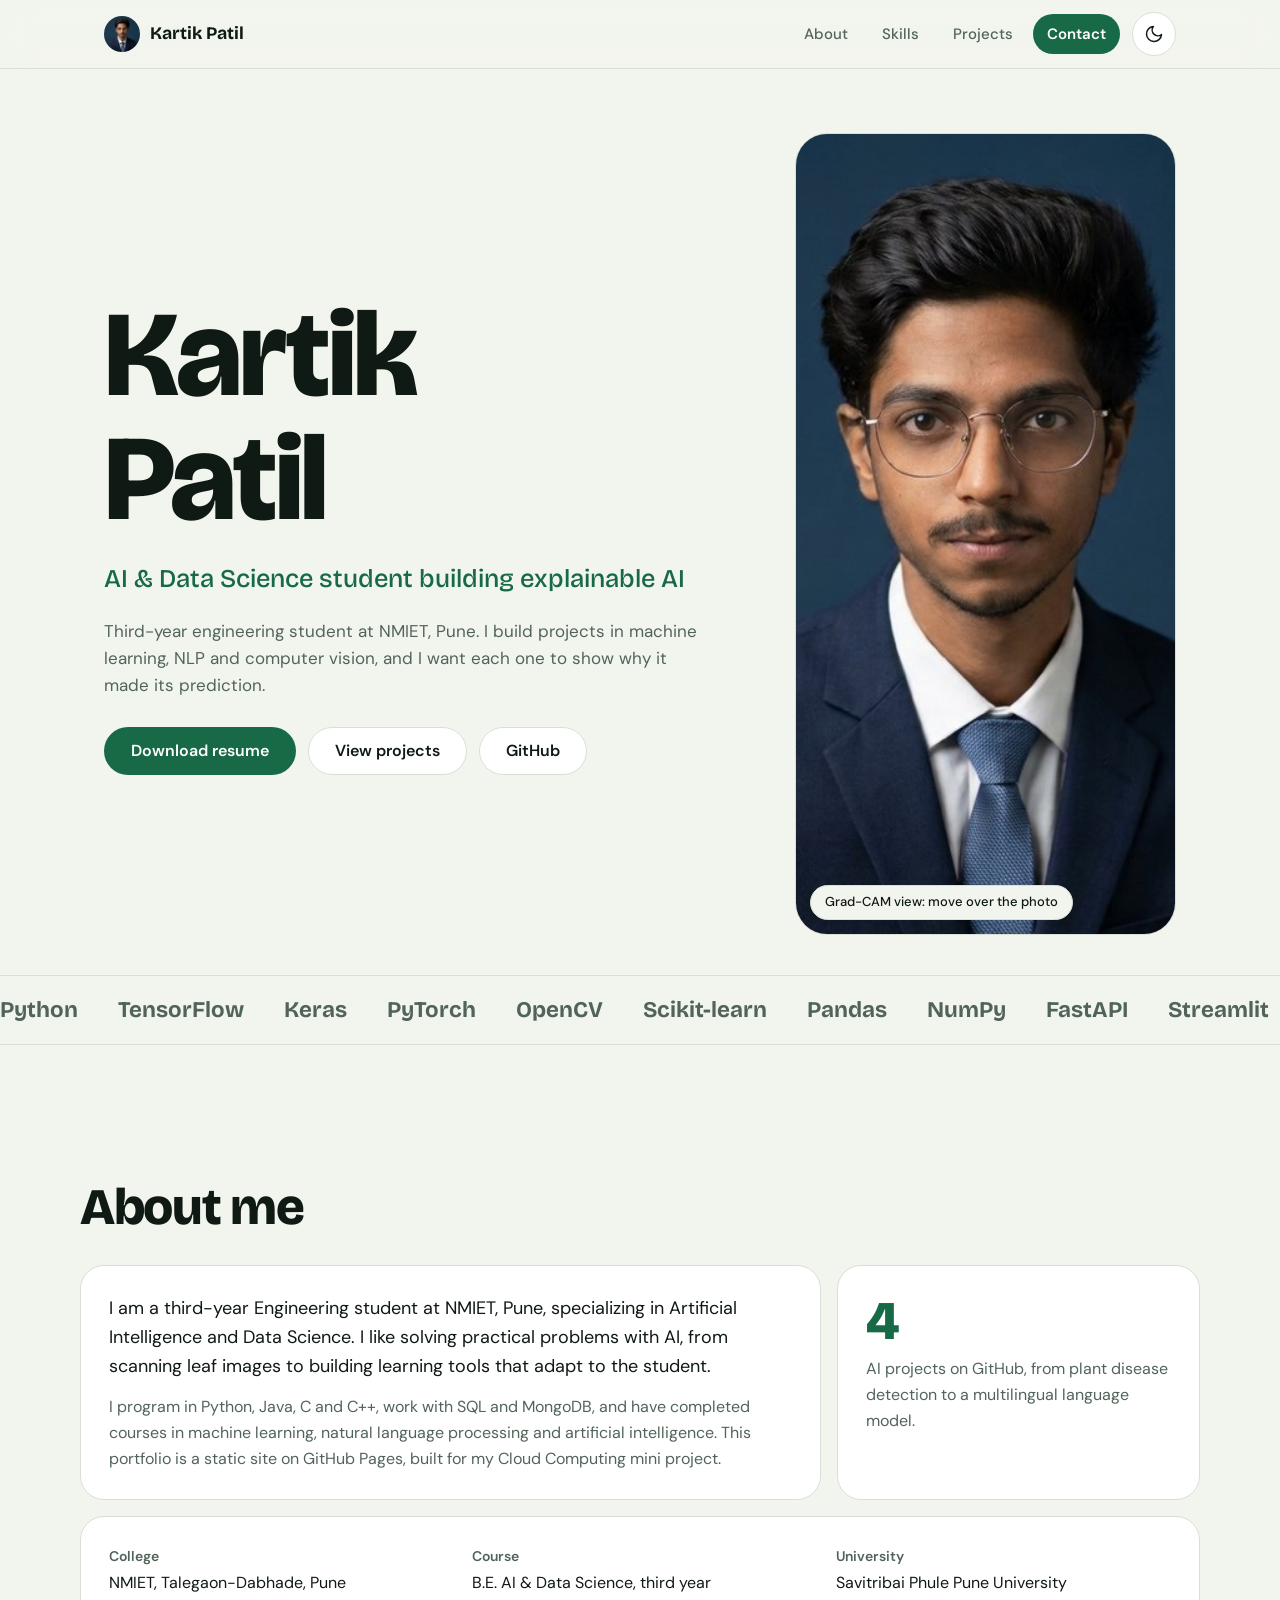
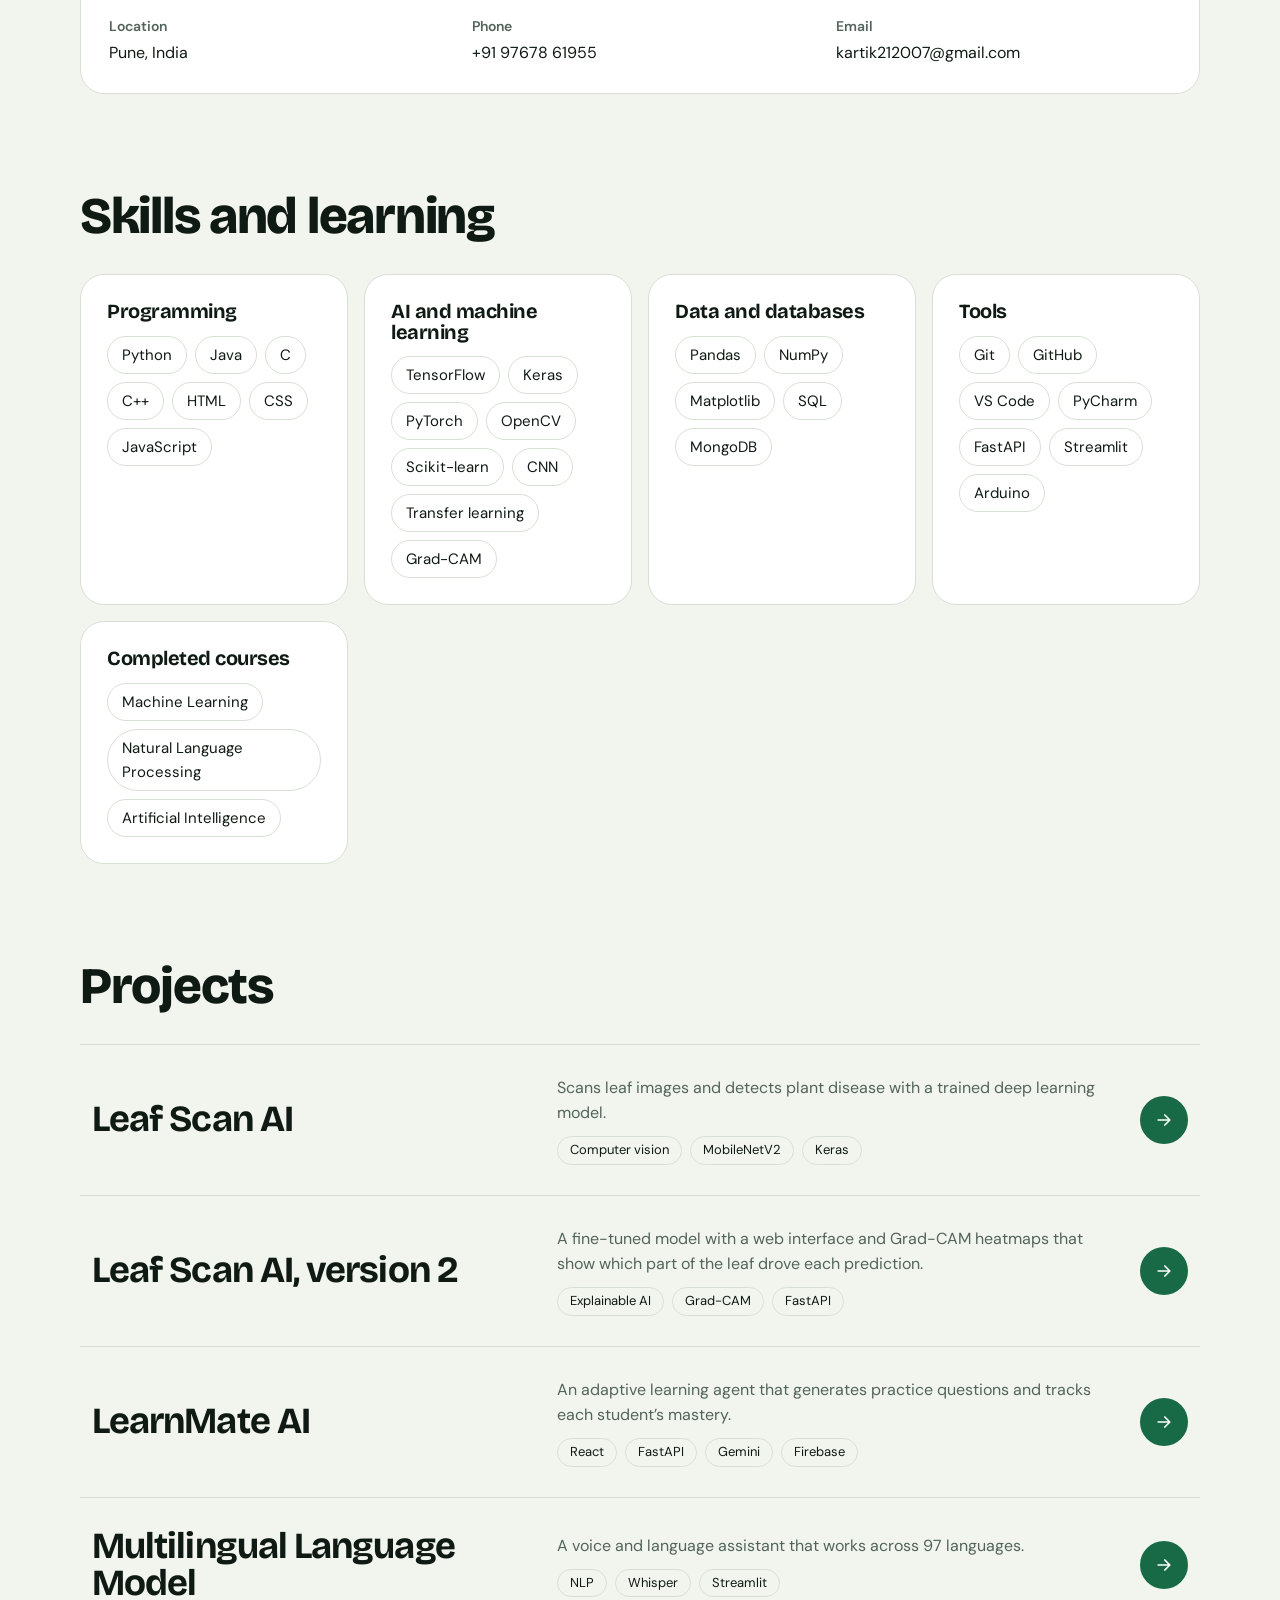
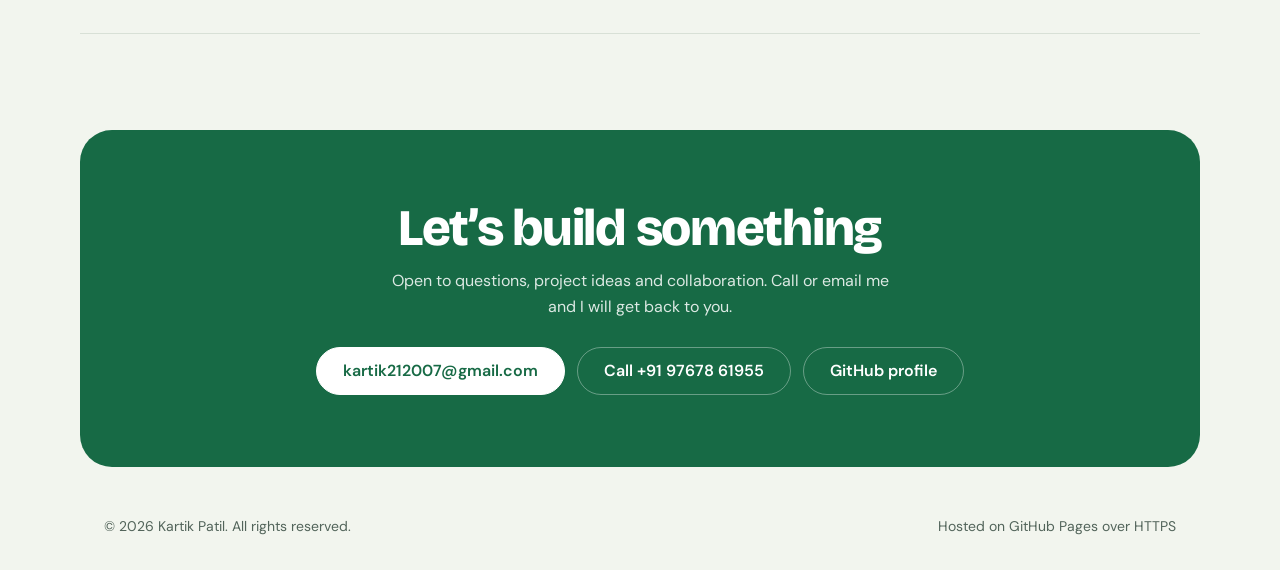
==== commit 1d90b364: "Update image paths in index.html" ====
--- a/index.html
+++ b/index.html
@@ -5,7 +5,7 @@
 <meta name="viewport" content="width=device-width, initial-scale=1">
 <title>Kartik Patil | AI &amp; Data Science Portfolio</title>
 <meta name="description" content="Kartik Patil, third-year AI & Data Science engineering student at NMIET, Pune. Projects in machine learning, NLP and explainable AI.">
-<link rel="icon" href="images/profile.jpg">
+<link rel="icon" href="profile.jpg">
 <link rel="preconnect" href="https://fonts.googleapis.com">
 <link rel="preconnect" href="https://fonts.gstatic.com" crossorigin>
 <link href="https://fonts.googleapis.com/css2?family=Bricolage+Grotesque:opsz,wght@12..96,500;12..96,700;12..96,800&family=DM+Sans:wght@400;500;600&display=swap" rel="stylesheet">
@@ -131,7 +131,7 @@
 <body>
 <header class="nav">
   <div class="wrap nav-in">
-    <a class="brand" href="#home"><img src="images/profile.jpg" alt="">Kartik Patil</a>
+    <a class="brand" href="#home"><img src="profile.jpg" alt="">Kartik Patil</a>
     <nav class="links" aria-label="Main">
       <a href="#about">About</a><a href="#skills">Skills</a><a href="#projects">Projects</a><a class="pill" href="#contact">Contact</a>
       <button class="ib" id="theme" type="button" aria-label="Switch to light theme">
@@ -156,7 +156,7 @@
         </div>
       </div>
       <div class="cam in" id="cam" style="--i:2">
-        <img src="images/profile.jpg" width="640" height="800" alt="Portrait of Kartik Patil in a navy suit and glasses">
+        <img src="profile.jpg" width="640" height="800" alt="Kartik Patil">
         <span class="cap">Grad-CAM view: move over the photo</span>
       </div>
     </div>
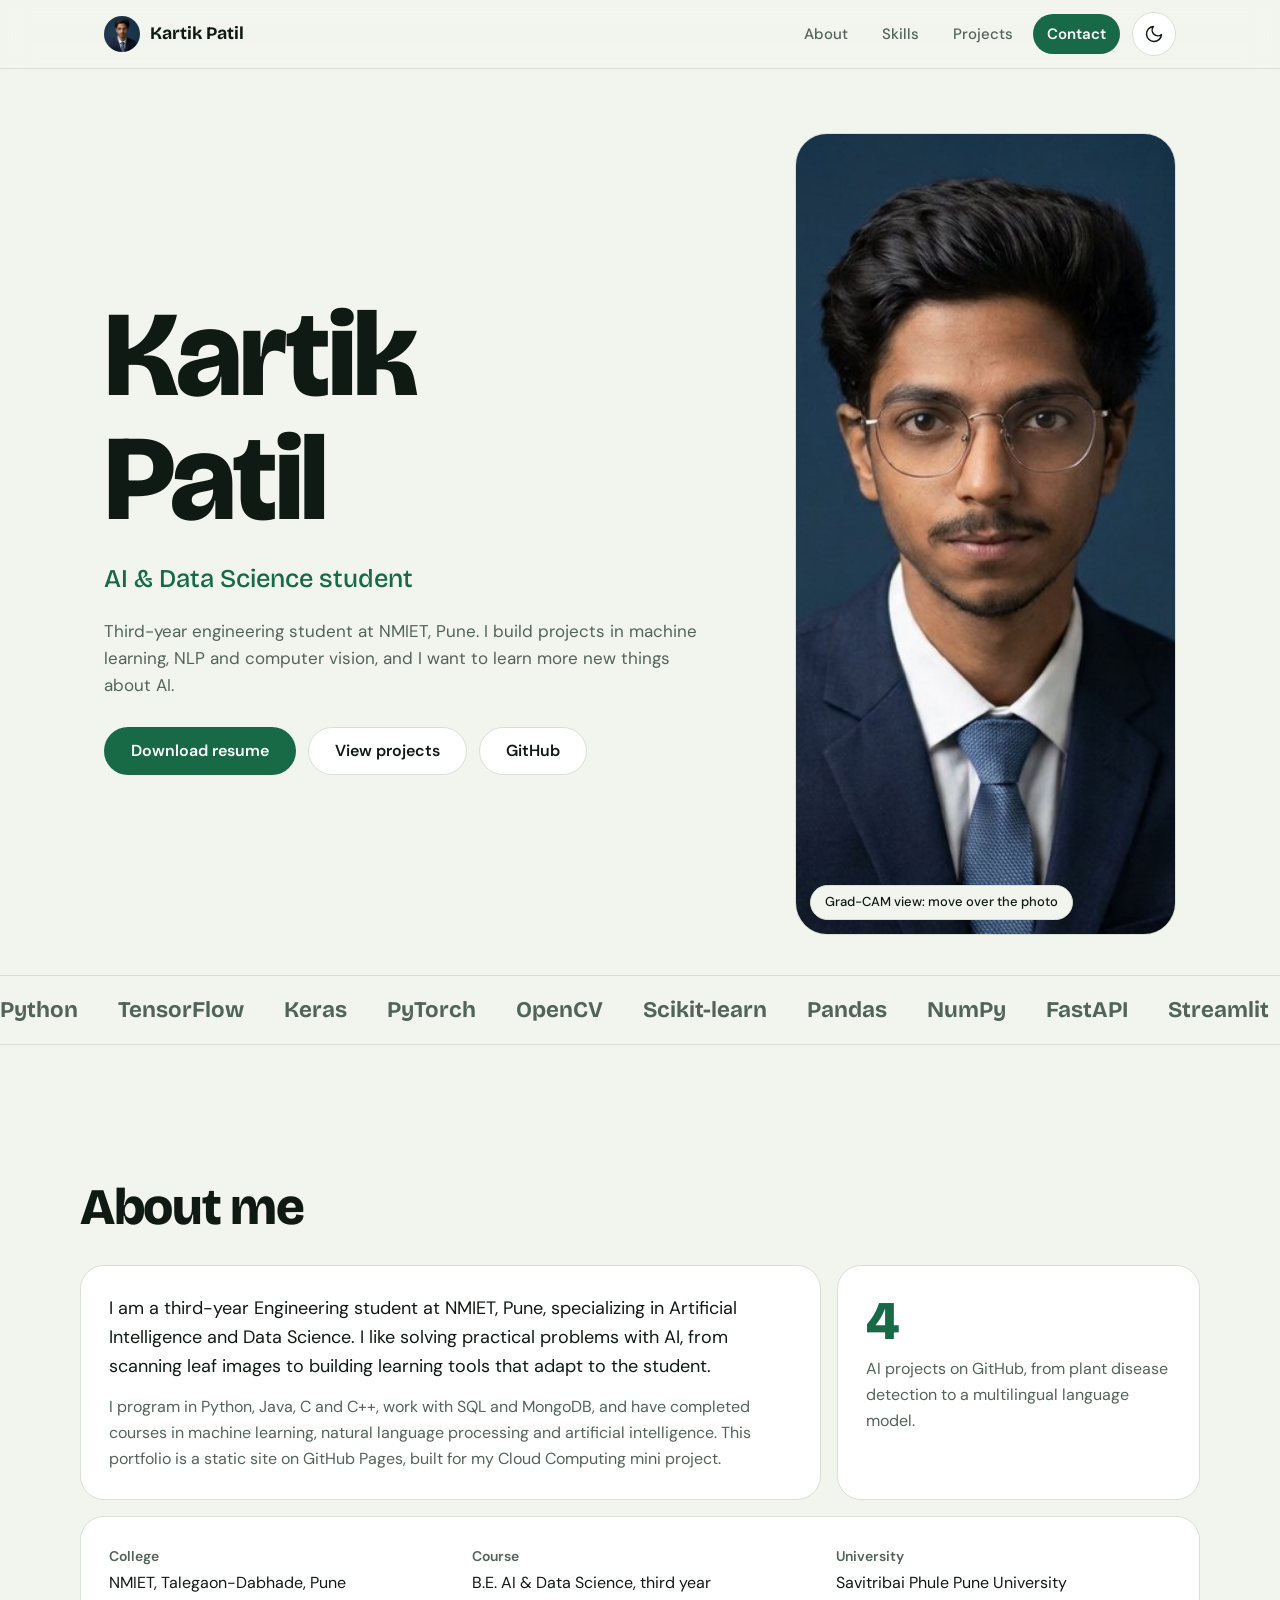
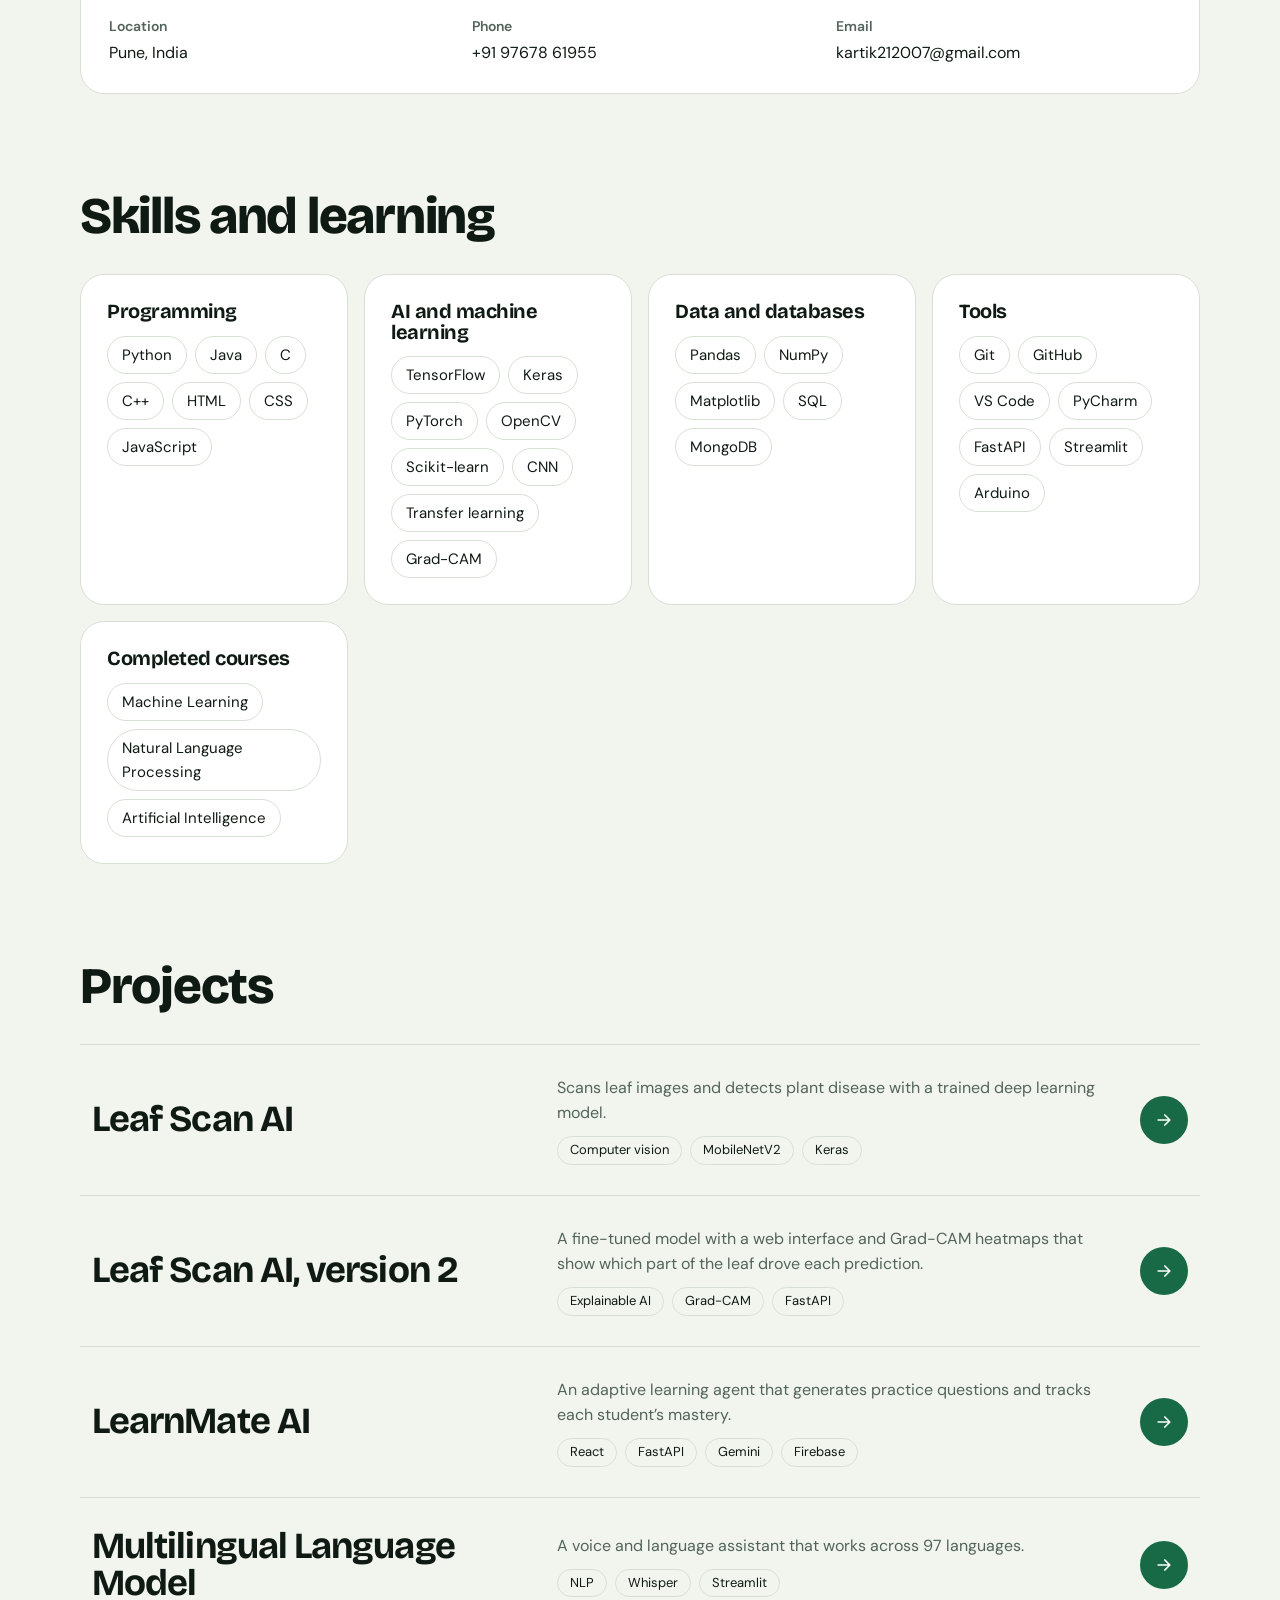
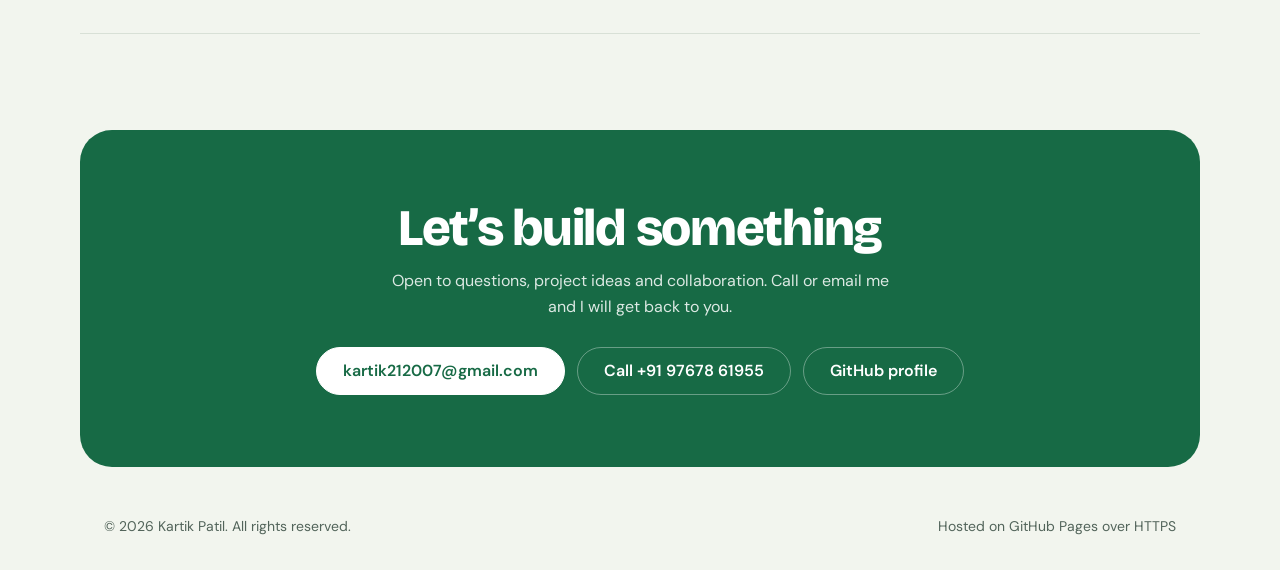
==== commit bfad6f49: "Revise role and lead paragraphs in index.html Updated personal description to focus on learning." ====
--- a/index.html
+++ b/index.html
@@ -147,8 +147,8 @@
     <div class="wrap hero-in">
       <div>
         <h1 class="in">Kartik<br>Patil</h1>
-        <p class="role in" style="--i:1">AI &amp; Data Science student building explainable AI</p>
-        <p class="lead in" style="--i:2">Third-year engineering student at NMIET, Pune. I build projects in machine learning, NLP and computer vision, and I want each one to show why it made its prediction.</p>
+        <p class="role in" style="--i:1">AI &amp; Data Science student</p>
+        <p class="lead in" style="--i:2">Third-year engineering student at NMIET, Pune. I build projects in machine learning, NLP and computer vision, and I want to learn more new things about AI.</p>
         <div class="btns in" style="--i:3">
           <a class="btn primary" href="resume.pdf" download>Download resume</a>
           <a class="btn" href="#projects">View projects</a>
